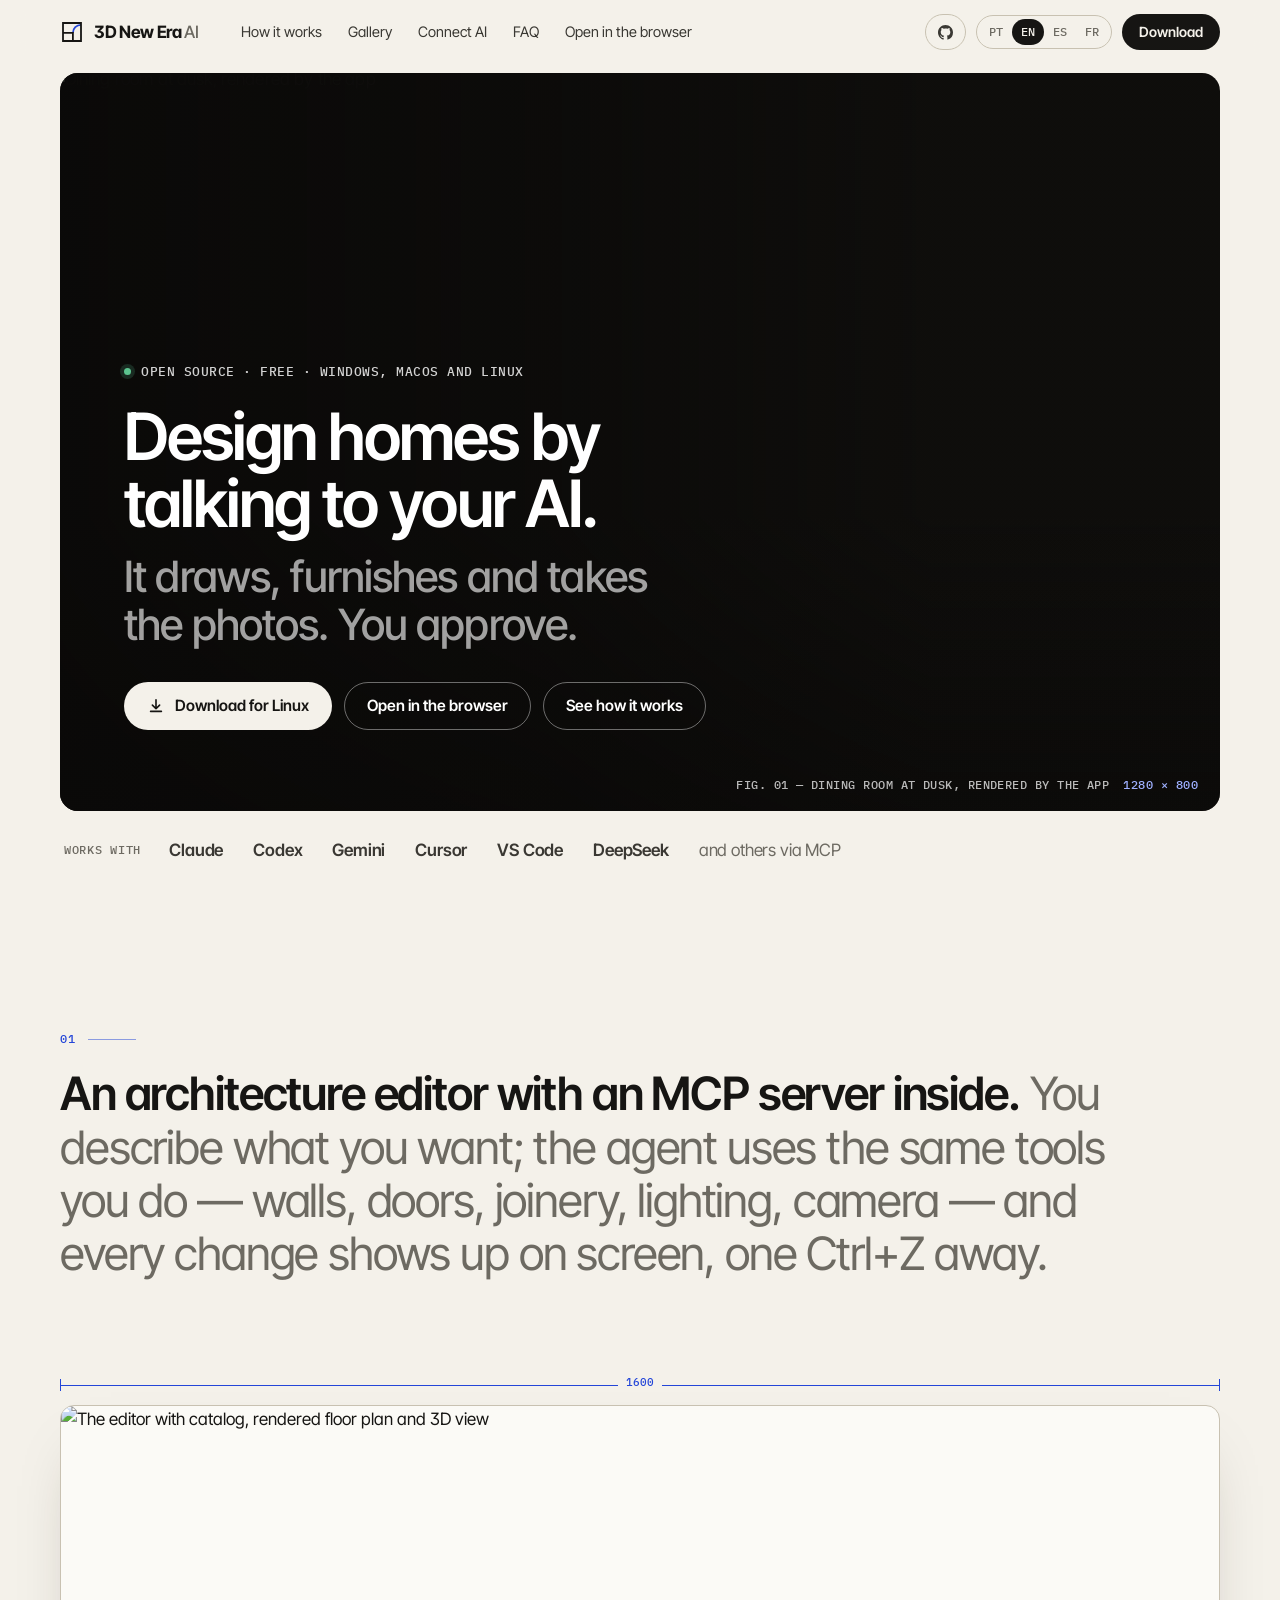
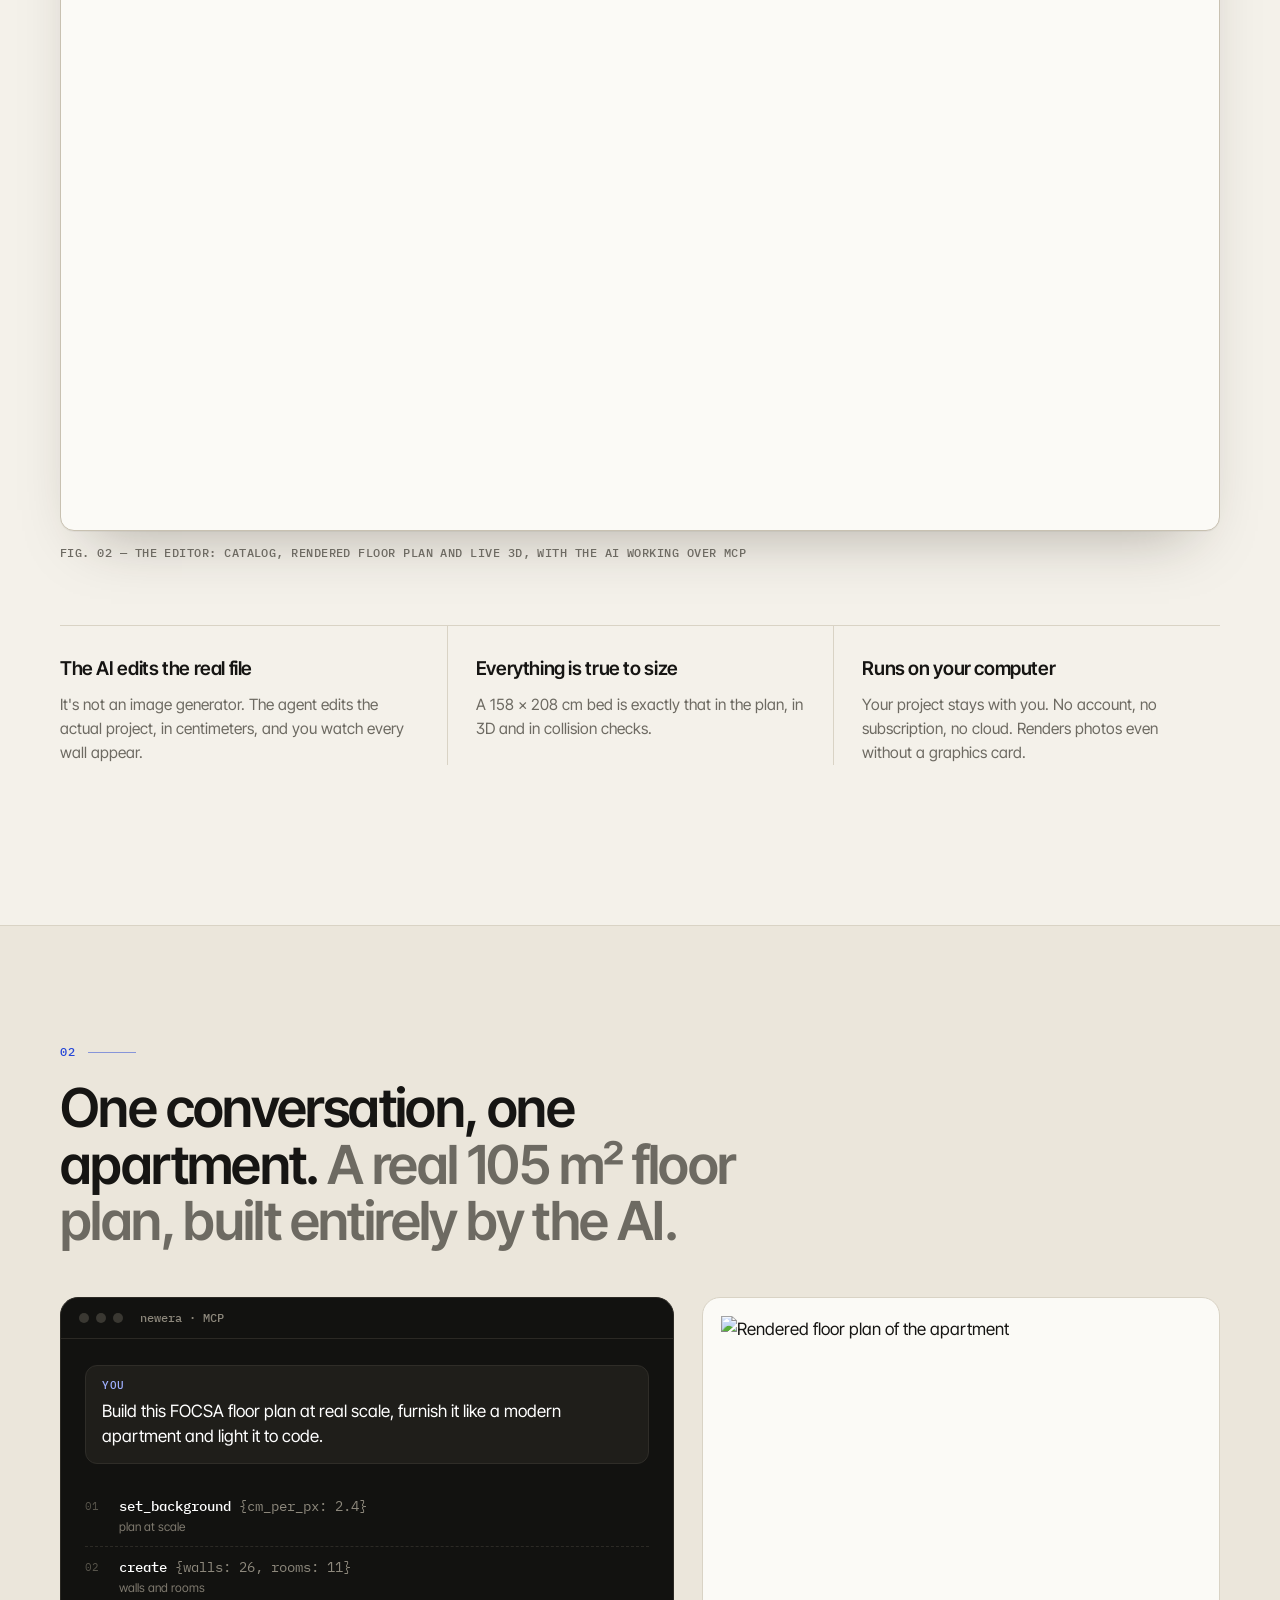
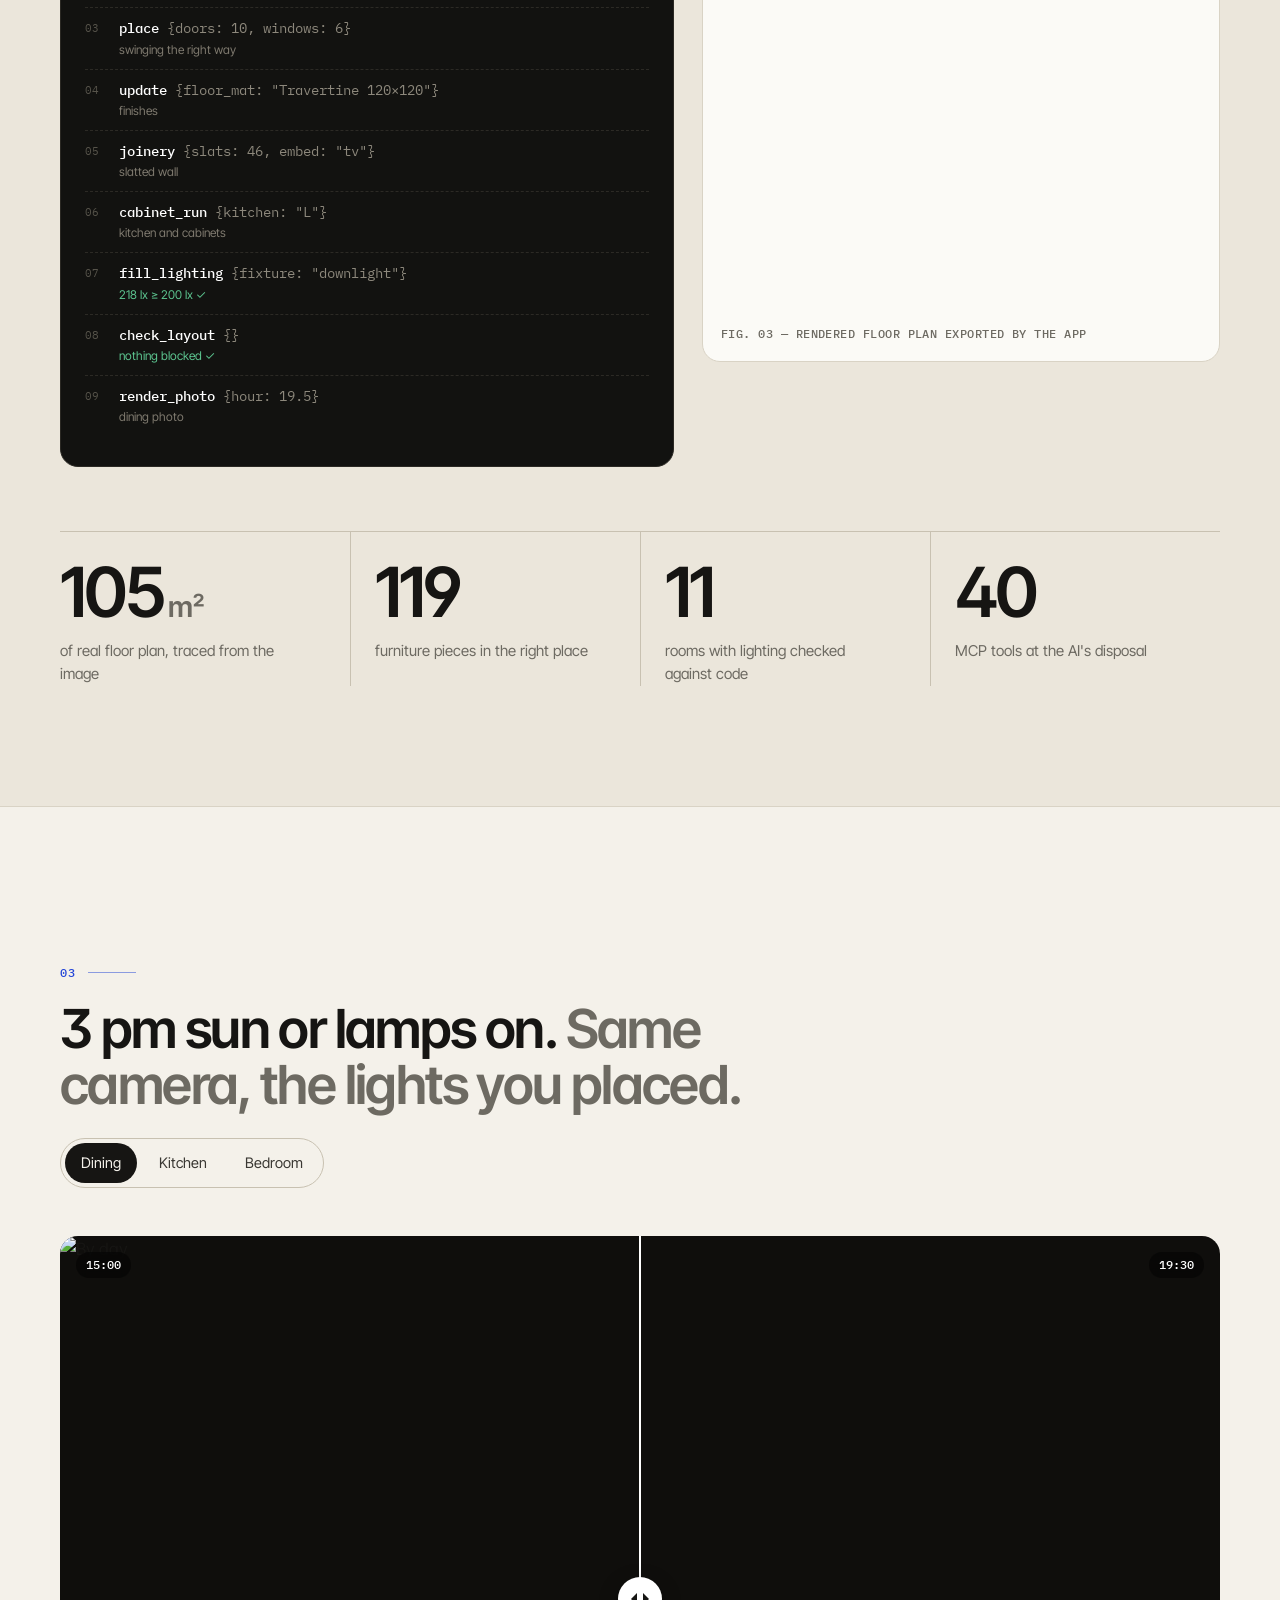
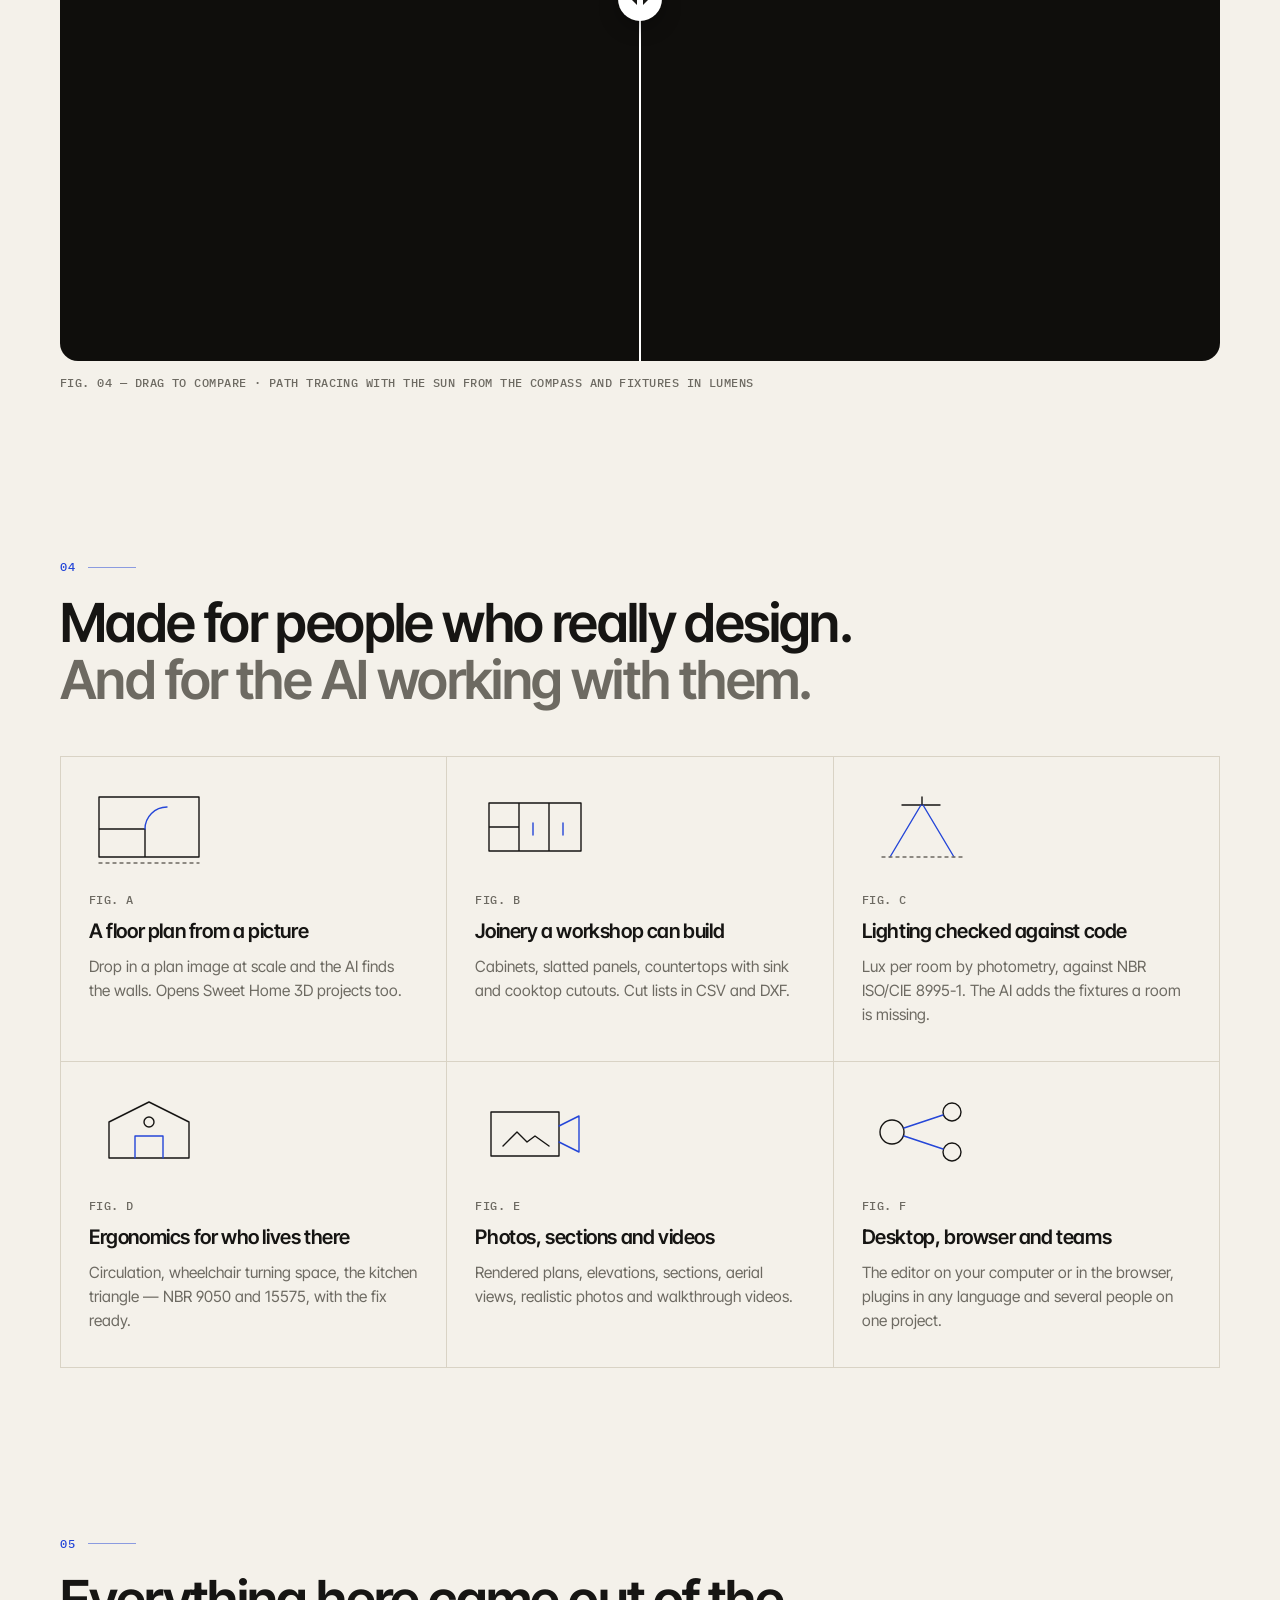
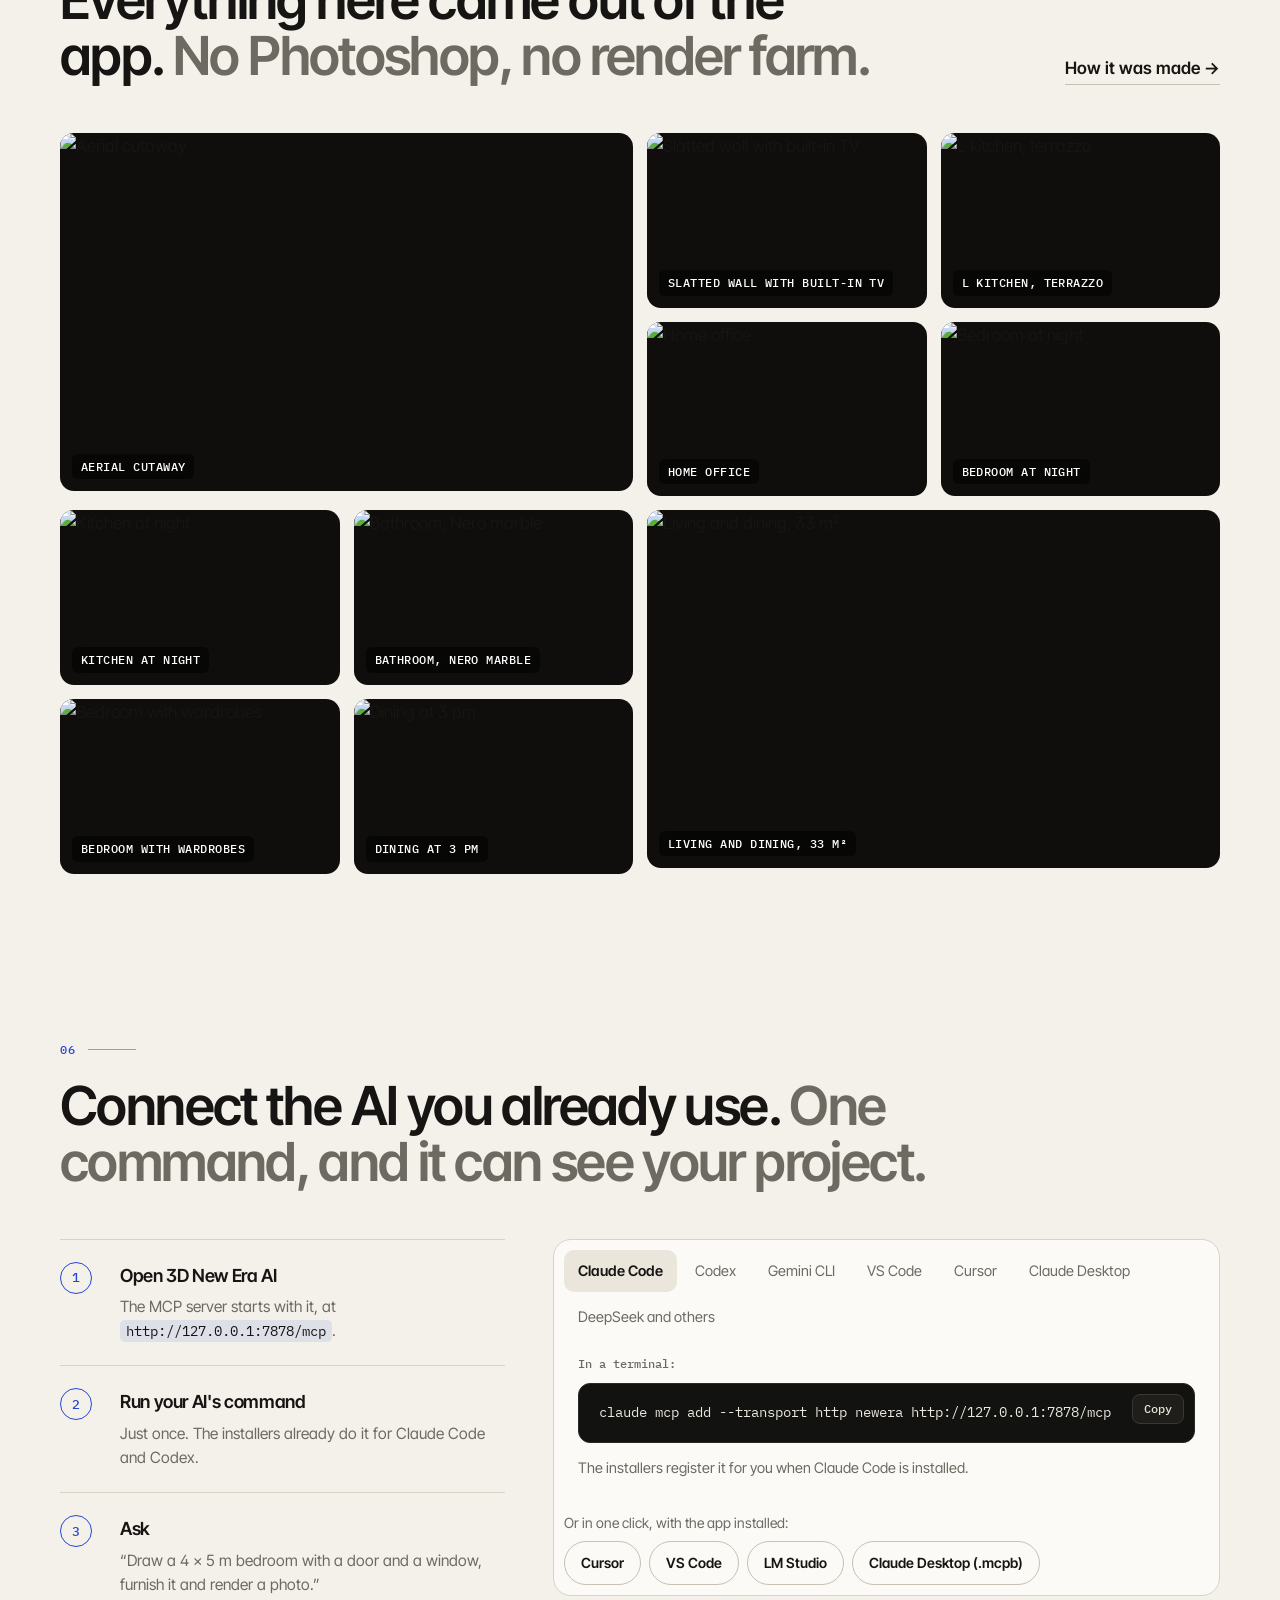
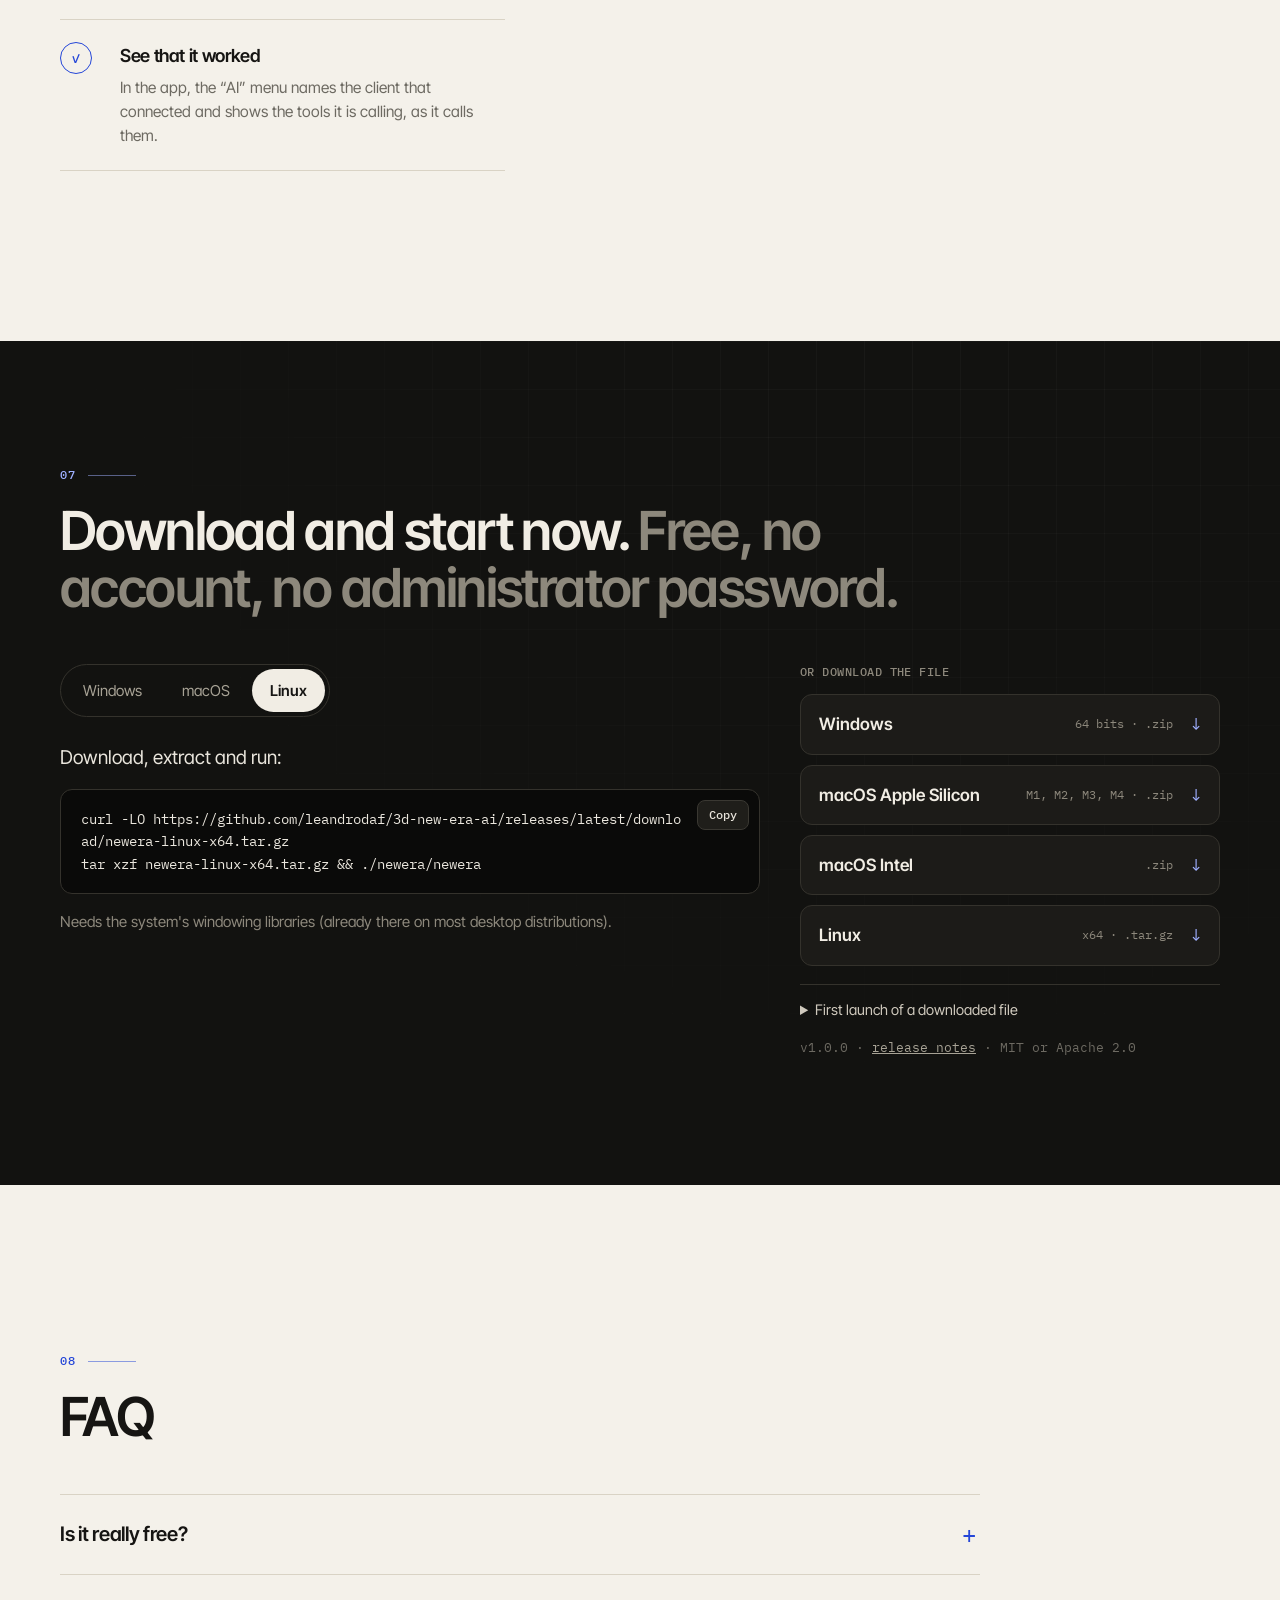
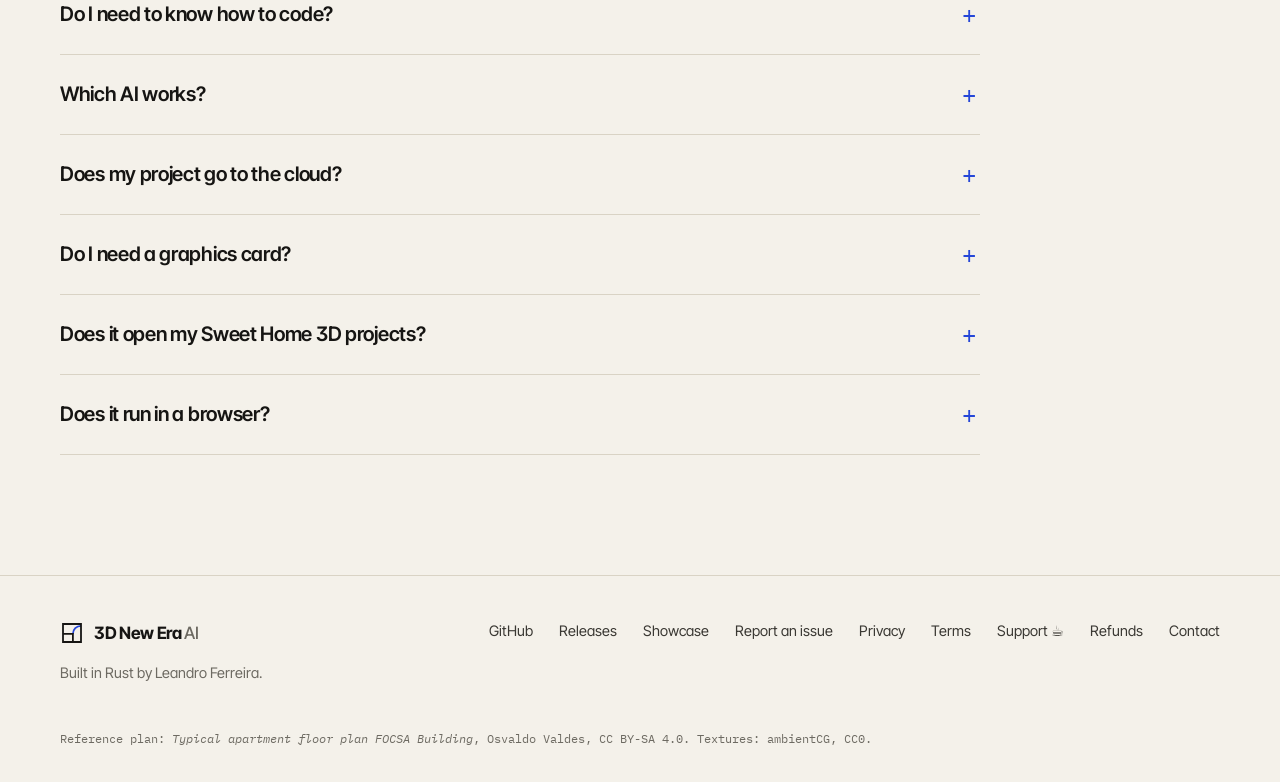
==== site/index.html @ bbe78286 "site: a contact link in the footer, one click from the home page" ====
<!doctype html>
<html lang="pt-BR">
<head>
<meta charset="utf-8">
<meta name="viewport" content="width=device-width, initial-scale=1">
<title>3D New Era AI — design homes by talking to your AI</title>
<meta name="description" content="Open-source architecture and interiors editor with an MCP server inside. Your AI draws, furnishes, lights to code and renders the photos — live on your screen. Windows, macOS and Linux.">
<meta name="theme-color" content="#f4f1ea" media="(prefers-color-scheme: light)">
<meta name="theme-color" content="#12110f" media="(prefers-color-scheme: dark)">
<meta name="author" content="Leandro Ferreira">
<meta name="application-name" content="3D New Era AI">
<meta name="robots" content="index, follow, max-image-preview:large, max-snippet:-1">
<link rel="canonical" href="https://3dneweraai.com/">
<link rel="alternate" hreflang="pt-BR" href="https://3dneweraai.com/?lang=pt">
<link rel="alternate" hreflang="en" href="https://3dneweraai.com/?lang=en">
<link rel="alternate" hreflang="es" href="https://3dneweraai.com/?lang=es">
<link rel="alternate" hreflang="fr" href="https://3dneweraai.com/?lang=fr">
<link rel="alternate" hreflang="x-default" href="https://3dneweraai.com/">
<meta property="og:type" content="website">
<meta property="og:site_name" content="3D New Era AI">
<meta property="og:title" content="3D New Era AI — design homes by talking to your AI">
<meta property="og:description" content="Open-source architecture editor with MCP inside. The AI draws, furnishes, lights and renders. Free for Windows, macOS and Linux.">
<meta property="og:url" content="https://3dneweraai.com/">
<meta property="og:image" content="https://3dneweraai.com/og.jpg">
<meta property="og:image:width" content="1200">
<meta property="og:image:height" content="630">
<meta property="og:locale" content="en_US">
<meta property="og:locale:alternate" content="pt_BR">
<meta property="og:locale:alternate" content="es_ES">
<meta property="og:locale:alternate" content="fr_FR">
<meta property="og:image:alt" content="A floor plan and a rendered 3D view side by side in the 3D New Era AI editor">
<meta property="og:image:type" content="image/jpeg">
<meta name="twitter:card" content="summary_large_image">
<meta name="twitter:title" content="3D New Era AI — design homes by talking to your AI">
<meta name="twitter:description" content="Open-source architecture editor with an MCP server inside. The AI draws, furnishes, lights and renders. Free for Windows, macOS and Linux.">
<meta name="twitter:image" content="https://3dneweraai.com/og.jpg">
<meta name="twitter:image:alt" content="A floor plan and a rendered 3D view side by side in the 3D New Era AI editor">
<link rel="icon" href="favicon.svg" type="image/svg+xml">
<link rel="icon" href="icon-256.png" sizes="256x256" type="image/png">
<link rel="apple-touch-icon" href="icon-256.png">
<link rel="preconnect" href="https://fonts.googleapis.com">
<link rel="preconnect" href="https://fonts.gstatic.com" crossorigin>
<link href="https://fonts.googleapis.com/css2?family=Inter+Tight:wght@400;500;600;700&family=IBM+Plex+Mono:wght@400;500&display=swap" rel="stylesheet">
<!-- Google tag (gtag.js) -->
<script async src="https://www.googletagmanager.com/gtag/js?id=G-PLY5GQC6EP"></script>
<script>
  window.dataLayer = window.dataLayer || [];
  function gtag(){dataLayer.push(arguments);}
  gtag('js', new Date());
  gtag('config', 'G-PLY5GQC6EP');
</script>
<link rel="stylesheet" href="styles.css">
<script type="application/ld+json">
{
  "@context": "https://schema.org",
  "@graph": [
    {
      "@type": "SoftwareApplication",
      "@id": "https://3dneweraai.com/#app",
      "name": "3D New Era AI",
      "alternateName": "3D New Era",
      "applicationCategory": "DesignApplication",
      "applicationSubCategory": "Home design, floor plan and interior design editor",
      "operatingSystem": "Windows 10+, macOS 11+, Linux",
      "softwareVersion": "1.3.0",
      "url": "https://3dneweraai.com/",
      "downloadUrl": "https://github.com/leandrodaf/3d-new-era-ai/releases/latest",
      "installUrl": "https://github.com/leandrodaf/3d-new-era-ai#install",
      "codeRepository": "https://github.com/leandrodaf/3d-new-era-ai",
      "programmingLanguage": "Rust",
      "license": "https://github.com/leandrodaf/3d-new-era-ai/blob/main/LICENSE-MIT",
      "isAccessibleForFree": true,
      "inLanguage": ["pt-BR", "en", "es", "fr"],
      "image": "https://3dneweraai.com/og.jpg",
      "screenshot": "https://3dneweraai.com/images/editor.png",
      "description": "Open-source architecture and interior design editor with a Model Context Protocol (MCP) server built in: an AI agent draws walls, doors and windows, furnishes rooms, builds joinery, checks lighting and ergonomics against standards, and renders photos and videos — on your own computer, with undo.",
      "featureList": [
        "MCP server so Claude, Codex, Gemini, Cursor, VS Code and any MCP client edit the project",
        "2D floor plan and real-time 3D view, everything in centimeters",
        "Traces walls from a floor plan image and opens Sweet Home 3D (.sh3d) projects",
        "Joinery: cabinets, slatted panels and countertops, with cut lists in CSV and DXF",
        "Lighting checked by photometry against NBR ISO/CIE 8995-1",
        "Ergonomics and accessibility checks (NBR 9050, NBR 15575)",
        "Electrical, telecom and plumbing projects with load schedule and NBR 5410 checks",
        "Path-traced photos, rendered plans, elevations, sections and walkthrough videos",
        "Runs offline on the CPU, no account and no subscription"
      ],
      "keywords": "home design, floor plan software, interior design, architecture, CAD, 3D, MCP server, Model Context Protocol, AI agent, Sweet Home 3D alternative, open source, Rust",
      "offers": { "@type": "Offer", "price": "0", "priceCurrency": "USD" },
      "author": { "@id": "https://3dneweraai.com/#author" },
      "publisher": { "@id": "https://3dneweraai.com/#author" }
    },
    {
      "@type": "Person",
      "@id": "https://3dneweraai.com/#author",
      "name": "Leandro Ferreira",
      "url": "https://github.com/leandrodaf"
    },
    {
      "@type": "WebSite",
      "@id": "https://3dneweraai.com/#site",
      "name": "3D New Era AI",
      "url": "https://3dneweraai.com/",
      "inLanguage": ["pt-BR", "en", "es", "fr"],
      "about": { "@id": "https://3dneweraai.com/#app" }
    },
    {
      "@type": "FAQPage",
      "@id": "https://3dneweraai.com/#faq",
      "inLanguage": "en",
      "mainEntity": [
        {
          "@type": "Question",
          "name": "Is it really free?",
          "acceptedAnswer": { "@type": "Answer", "text": "Yes. It is open source (MIT or Apache 2.0), with no account and no subscription. You only pay for the AI you choose, if it is a paid one." }
        },
        {
          "@type": "Question",
          "name": "Do I need to know how to code?",
          "acceptedAnswer": { "@type": "Answer", "text": "No. Install with one command, open the app and draw with the mouse like any editor. The AI is optional \u2014 once connected, you just talk to it." }
        },
        {
          "@type": "Question",
          "name": "Which AI works with it?",
          "acceptedAnswer": { "@type": "Answer", "text": "Any app that speaks MCP: Claude Code, Claude Desktop, Codex, Gemini CLI, Cursor, VS Code, Windsurf, and apps like Cline and Cherry Studio that run DeepSeek, Qwen, Llama and other models." }
        },
        {
          "@type": "Question",
          "name": "Does my project go to the cloud?",
          "acceptedAnswer": { "@type": "Answer", "text": "No. The app and its MCP server run on your computer and only accept connections from the same machine. The project is your own .newera file." }
        },
        {
          "@type": "Question",
          "name": "Do I need a graphics card?",
          "acceptedAnswer": { "@type": "Answer", "text": "No. The 3D view uses the GPU when there is one, and photos render on the CPU \u2014 even on a headless server." }
        },
        {
          "@type": "Question",
          "name": "Does it run in a browser?",
          "acceptedAnswer": { "@type": "Answer", "text": "The full editor compiles to WebAssembly and runs in a tab. Chrome and Edge are the supported browsers (and Safari 26, which has WebGPU); where there is no WebGPU \u2014 Firefox today \u2014 it falls back to WebGL and draws everything, but is not guaranteed. The desktop app is the one that brings the MCP server to your AI." }
        },
        {
          "@type": "Question",
          "name": "Does it open my Sweet Home 3D projects?",
          "acceptedAnswer": { "@type": "Answer", "text": "Yes, .sh3d files open with walls, rooms, furniture, lights, cameras and levels." }
        }
      ]
    }
  ]
}
</script>
</head>
<body>

<a class="skip" href="#main" data-i18n="skip">Pular para o conteúdo</a>

<header class="nav" id="top">
  <div class="wrap nav__row">
    <a class="brand" href="#top" aria-label="3D New Era AI">
      <svg class="brand__mark" viewBox="0 0 32 32" aria-hidden="true"><path d="M17.2 17.2a10.8 10.8 0 0 1 10.8-10.8" fill="none" stroke="var(--accent)" stroke-width="2.4"/><path d="M4 4h24v24H4z M4 17.2h13.2V28" fill="none" stroke="currentColor" stroke-width="2.4"/></svg>
      <span>3D New Era <em>AI</em></span>
    </a>
    <nav class="nav__links" data-i18n-label="aria.sections" aria-label="Seções">
      <a href="#como" data-i18n="nav.how">Como funciona</a>
      <a href="#galeria" data-i18n="nav.gallery">Galeria</a>
      <a href="#ia" data-i18n="nav.ai">Conectar IA</a>
      <a href="#faq" data-i18n="nav.faq">Dúvidas</a>
      <a href="/app/" data-i18n="nav.try">Abrir no navegador</a>
    </nav>
    <div class="nav__actions">
      <a class="stars" href="https://github.com/leandrodaf/3d-new-era-ai" rel="noopener"
         data-i18n-label="aria.github" aria-label="Repositório no GitHub">
        <svg viewBox="0 0 16 16" aria-hidden="true" width="15" height="15"><path fill="currentColor" d="M8 0C3.58 0 0 3.58 0 8c0 3.54 2.29 6.53 5.47 7.59.4.07.55-.17.55-.38 0-.19-.01-.82-.01-1.49-2.01.37-2.53-.49-2.69-.94-.09-.23-.48-.94-.82-1.13-.28-.15-.68-.52-.01-.53.63-.01 1.08.58 1.23.82.72 1.21 1.87.87 2.33.66.07-.52.28-.87.51-1.07-1.78-.2-3.64-.89-3.64-3.95 0-.87.31-1.59.82-2.15-.08-.2-.36-1.02.08-2.12 0 0 .67-.21 2.2.82a7.4 7.4 0 0 1 2-.27c.68 0 1.36.09 2 .27 1.53-1.04 2.2-.82 2.2-.82.44 1.1.16 1.92.08 2.12.51.56.82 1.27.82 2.15 0 3.07-1.87 3.75-3.65 3.95.29.25.54.73.54 1.48 0 1.07-.01 1.93-.01 2.2 0 .21.15.46.55.38A8.01 8.01 0 0 0 16 8c0-4.42-3.58-8-8-8Z"/></svg>
        <span class="stars__n" hidden></span>
      </a>
      <div class="lang" role="group" aria-label="Idioma / Language / Idioma / Langue">
        <button type="button" data-lang="pt" aria-pressed="true" lang="pt-BR" title="Português (Brasil)">PT</button>
        <button type="button" data-lang="en" aria-pressed="false" lang="en" title="English">EN</button>
        <button type="button" data-lang="es" aria-pressed="false" lang="es" title="Español">ES</button>
        <button type="button" data-lang="fr" aria-pressed="false" lang="fr" title="Français">FR</button>
      </div>
      <a class="btn btn--ink btn--sm" href="#baixar" data-i18n="nav.download">Baixar</a>
      <button class="nav__toggle" type="button" aria-expanded="false" aria-controls="nav-menu"
              data-i18n-label="aria.menu" aria-label="Menu">
        <svg viewBox="0 0 20 20" aria-hidden="true" width="18" height="18"><path fill="none" stroke="currentColor" stroke-width="1.8" stroke-linecap="round" d="M3 6h14M3 10h14M3 14h14"/></svg>
      </button>
    </div>
  </div>
  <nav class="nav__menu" id="nav-menu" data-i18n-label="aria.sections" aria-label="Seções" hidden>
    <a href="#como" data-i18n="nav.how">Como funciona</a>
    <a href="#galeria" data-i18n="nav.gallery">Galeria</a>
    <a href="#ia" data-i18n="nav.ai">Conectar IA</a>
    <a href="#faq" data-i18n="nav.faq">Dúvidas</a>
    <a href="/app/" data-i18n="nav.try">Abrir no navegador</a>
    <a href="https://github.com/leandrodaf/3d-new-era-ai" rel="noopener">GitHub</a>
    <div class="nav__menu-foot">
      <div class="lang" role="group" aria-label="Idioma / Language / Idioma / Langue">
        <button type="button" data-lang="pt" aria-pressed="true" lang="pt-BR" title="Português (Brasil)">PT</button>
        <button type="button" data-lang="en" aria-pressed="false" lang="en" title="English">EN</button>
        <button type="button" data-lang="es" aria-pressed="false" lang="es" title="Español">ES</button>
        <button type="button" data-lang="fr" aria-pressed="false" lang="fr" title="Français">FR</button>
      </div>
    </div>
  </nav>
</header>

<main id="main">

  <!-- HERO -->
  <section class="hero wrap">
    <figure class="hero__frame">
      <img src="images/showcase/09-jantar-noite.jpg" data-i18n-alt="alt.hero" alt="Sala de jantar ao anoitecer, renderizada pelo app" width="1280" height="800" fetchpriority="high">
      <div class="hero__shade" aria-hidden="true"></div>
      <div class="hero__copy">
        <p class="eyebrow eyebrow--light"><span class="dot"></span><span data-i18n="hero.eyebrow">Código aberto · grátis · Windows, macOS e Linux</span></p>
        <h1 class="hero__title">
          <span data-i18n="hero.title1">Projete casas conversando com a sua IA.</span>
          <span class="muted" data-i18n="hero.title2">Ela desenha, mobilia e fotografa. Você aprova.</span>
        </h1>
        <div class="hero__cta">
          <a class="btn btn--light" href="#baixar" data-download-primary>
            <svg viewBox="0 0 20 20" aria-hidden="true"><path d="M10 3v10m0 0l-4-4m4 4l4-4M4 16h12" fill="none" stroke="currentColor" stroke-width="1.8" stroke-linecap="round" stroke-linejoin="round"/></svg>
            <span data-download-label data-i18n="hero.download">Baixar grátis</span>
          </a>
          <a class="btn btn--glass" href="/app/" data-i18n="hero.try">Abrir no navegador</a>
          <a class="btn btn--glass" href="#como" data-i18n="hero.see">Ver como funciona</a>
        </div>
      </div>
      <figcaption class="fig fig--light"><span data-i18n="hero.fig">FIG. 01 — Jantar ao anoitecer, render do próprio app</span> <span class="fig__dim">1280 × 800</span></figcaption>
    </figure>

    <div class="works">
      <span class="works__label" data-i18n="works">Funciona com</span>
      <ul>
        <li>Claude</li><li>Codex</li><li>Gemini</li><li>Cursor</li><li>VS Code</li><li>DeepSeek</li><li data-i18n="works.more">e outras via MCP</li>
      </ul>
    </div>
  </section>

  <!-- STATEMENT -->
  <section class="statement wrap" id="como">
    <p class="section-no">01</p>
    <p class="statement__text">
      <strong data-i18n="st.strong">Um editor de arquitetura com um servidor MCP dentro.</strong>
      <span data-i18n="st.rest">Você descreve o que quer; o agente usa as mesmas ferramentas que você — paredes, portas, marcenaria, iluminação, câmera — e cada mudança aparece na tela, com Ctrl+Z para desfazer.</span>
    </p>
  </section>

  <!-- PRODUCT -->
  <section class="product wrap">
    <div class="dim dim--top" aria-hidden="true"><span>1600</span></div>
    <figure class="product__shot">
      <img src="images/editor.png" data-i18n-alt="alt.editor" alt="O editor com catálogo, planta humanizada e vista 3D" width="1600" height="1000" loading="lazy">
    </figure>
    <div class="dim dim--side" aria-hidden="true"><span>1000</span></div>
    <p class="fig" data-i18n="product.fig">FIG. 02 — O editor: catálogo, planta humanizada e 3D ao vivo, com a IA trabalhando pelo MCP</p>

    <div class="triad">
      <div>
        <h3 data-i18n="t1.h">A IA mexe no mesmo arquivo</h3>
        <p data-i18n="t1.p">Não é um gerador de imagem. O agente edita o projeto de verdade, em centímetros, e você vê cada parede nascer.</p>
      </div>
      <div>
        <h3 data-i18n="t2.h">Tudo tem medida real</h3>
        <p data-i18n="t2.p">Uma cama de 158 × 208 cm é exatamente isso na planta, no 3D e na conferência de colisões.</p>
      </div>
      <div>
        <h3 data-i18n="t3.h">Roda no seu computador</h3>
        <p data-i18n="t3.p">Seu projeto fica com você. Sem conta, sem assinatura, sem nuvem. Renderiza fotos até sem placa de vídeo.</p>
      </div>
    </div>
  </section>

  <!-- CONVERSATION -->
  <section class="convo" aria-labelledby="convo-title">
    <div class="wrap">
      <header class="head">
        <p class="section-no">02</p>
        <h2 id="convo-title" class="head__title"><span data-i18n="cv.h1">Uma conversa, um apartamento.</span> <span class="muted" data-i18n="cv.h2">Uma planta real de 105 m², montada inteira pela IA.</span></h2>
      </header>

      <div class="convo__grid">
        <div class="term" data-reveal>
          <div class="term__bar"><span></span><span></span><span></span><em>newera · MCP</em></div>
          <div class="term__body">
            <p class="term__you"><span class="term__who" data-i18n="cv.you">você</span><span data-i18n="cv.prompt">Monte esta planta do FOCSA em escala real, mobilie como um apê moderno e ilumine pela norma.</span></p>
            <ol class="term__calls">
              <li><b>set_background</b><span class="args">{cm_per_px: 2.4}</span><i data-i18n="cv.c1">planta na escala</i></li>
              <li><b>create</b><span class="args">{walls: 26, rooms: 11}</span><i data-i18n="cv.c2">paredes e cômodos</i></li>
              <li><b>place</b><span class="args">{doors: 10, windows: 6}</span><i data-i18n="cv.c3">abrindo pro lado certo</i></li>
              <li><b>update</b><span class="args">{floor_mat: "Travertine 120×120"}</span><i data-i18n="cv.c4">acabamentos</i></li>
              <li><b>joinery</b><span class="args">{slats: 46, embed: "tv"}</span><i data-i18n="cv.c5">painel ripado</i></li>
              <li><b>cabinet_run</b><span class="args">{kitchen: "L"}</span><i data-i18n="cv.c6">cozinha e armários</i></li>
              <li><b>fill_lighting</b><span class="args">{fixture: "downlight"}</span><i class="ok">218 lx ≥ 200 lx ✓</i></li>
              <li><b>check_layout</b><span class="args">{}</span><i class="ok" data-i18n="cv.c8">nada bloqueado ✓</i></li>
              <li><b>render_photo</b><span class="args">{hour: 19.5}</span><i data-i18n="cv.c9">foto do jantar</i></li>
            </ol>
          </div>
        </div>
        <figure class="plan" data-reveal>
          <img src="images/showcase/13-planta-humanizada.jpg" data-i18n-alt="alt.plan" alt="Planta humanizada do apartamento" width="1600" height="2000" loading="lazy">
          <figcaption class="fig" data-i18n="cv.fig">FIG. 03 — Planta humanizada gerada pelo app</figcaption>
        </figure>
      </div>

      <dl class="stats">
        <div><dt>105<small>m²</small></dt><dd data-i18n="s1">de planta real, traçada da imagem</dd></div>
        <div><dt>119</dt><dd data-i18n="s2">móveis e peças no lugar certo</dd></div>
        <div><dt>11</dt><dd data-i18n="s3">cômodos com luz calculada pela NBR</dd></div>
        <div><dt>40</dt><dd data-i18n="s4">ferramentas MCP à disposição da IA</dd></div>
      </dl>
    </div>
  </section>

  <!-- DAY / NIGHT -->
  <section class="daynight wrap" aria-labelledby="dn-title">
    <header class="head head--split">
      <div>
        <p class="section-no">03</p>
        <h2 id="dn-title" class="head__title"><span data-i18n="dn.h1">Sol das 15h ou luzes acesas.</span> <span class="muted" data-i18n="dn.h2">A mesma câmera, a luz que você colocou.</span></h2>
      </div>
      <div class="chips" role="tablist" data-i18n-label="aria.room" aria-label="Ambiente">
        <button type="button" role="tab" aria-selected="true" data-scene="jantar" data-i18n="dn.dining">Jantar</button>
        <button type="button" role="tab" aria-selected="false" data-scene="cozinha" data-i18n="dn.kitchen">Cozinha</button>
        <button type="button" role="tab" aria-selected="false" data-scene="suite" data-i18n="dn.suite">Suíte</button>
      </div>
    </header>
    <div class="compare" style="--pos:50%">
      <img class="compare__img" data-day src="images/showcase/02-jantar-estar.jpg" data-i18n-alt="alt.day" alt="De dia" width="1280" height="800" loading="lazy">
      <div class="compare__night"><img class="compare__img" data-night src="images/showcase/09-jantar-noite.jpg" data-i18n-alt="alt.night" alt="À noite" width="1280" height="800" loading="lazy"></div>
      <span class="compare__tag compare__tag--l">15:00</span>
      <span class="compare__tag compare__tag--r">19:30</span>
      <div class="compare__handle" aria-hidden="true"><span></span></div>
      <input class="compare__range" type="range" min="0" max="100" value="50" aria-label="Comparar dia e noite" data-i18n-aria="dn.aria">
    </div>
    <p class="fig" data-i18n="dn.fig">FIG. 04 — Arraste para comparar · path tracing com sol pela bússola e luminárias em lúmens</p>
  </section>

  <!-- FEATURES -->
  <section class="features wrap" aria-labelledby="ft-title">
    <header class="head">
      <p class="section-no">04</p>
      <h2 id="ft-title" class="head__title"><span data-i18n="ft.h1">Feito para quem projeta de verdade.</span> <span class="muted" data-i18n="ft.h2">E para a IA que trabalha junto.</span></h2>
    </header>
    <div class="grid6">
      <article>
        <svg viewBox="0 0 120 80" aria-hidden="true"><path d="M10 70V10h100v60H10z M10 42h46v28"/><path class="a" d="M56 42a22 22 0 0 1 22-22"/><path class="d" d="M10 76h100"/></svg>
        <p class="fig">FIG. A</p>
        <h3 data-i18n="f1.h">Planta a partir de uma foto</h3>
        <p data-i18n="f1.p">Coloque a imagem de uma planta em escala e a IA encontra as paredes. Abre projetos do Sweet Home 3D.</p>
      </article>
      <article>
        <svg viewBox="0 0 120 80" aria-hidden="true"><path d="M14 16h92v48H14z M44 16v48 M74 16v48 M14 40h30"/><path class="a" d="M58 36v12 M88 36v12"/></svg>
        <p class="fig">FIG. B</p>
        <h3 data-i18n="f2.h">Marcenaria que a oficina fabrica</h3>
        <p data-i18n="f2.p">Armários, painéis ripados, bancadas com recorte de cuba e cooktop. Sai lista de corte em CSV e DXF.</p>
      </article>
      <article>
        <svg viewBox="0 0 120 80" aria-hidden="true"><path d="M60 10v8 M40 18l38 0"/><path class="a" d="M59 18L28 70 M61 18L92 70"/><path class="d" d="M20 70h80"/></svg>
        <p class="fig">FIG. C</p>
        <h3 data-i18n="f3.h">Luz calculada pela NBR</h3>
        <p data-i18n="f3.p">Lux por cômodo por fotometria, contra a NBR ISO/CIE 8995-1. A IA coloca as luminárias que faltam.</p>
      </article>
      <article>
        <svg viewBox="0 0 120 80" aria-hidden="true"><path d="M20 66V30l40-20 40 20v36z"/><path class="a" d="M46 66V44h28v22"/><circle cx="60" cy="30" r="5"/></svg>
        <p class="fig">FIG. D</p>
        <h3 data-i18n="f4.h">Ergonomia para quem mora</h3>
        <p data-i18n="f4.p">Circulação, giro de cadeira de rodas, triângulo da cozinha — NBR 9050 e 15575, com a correção pronta.</p>
      </article>
      <article>
        <svg viewBox="0 0 120 80" aria-hidden="true"><path d="M16 20h68v44H16z"/><path class="a" d="M84 34l20-10v36l-20-10"/><path d="M28 54l14-14 10 10 8-6 14 10"/></svg>
        <p class="fig">FIG. E</p>
        <h3 data-i18n="f5.h">Fotos, cortes e vídeos</h3>
        <p data-i18n="f5.p">Planta humanizada, vistas, cortes, aéreas, fotos realistas e vídeo percorrendo o projeto.</p>
      </article>
      <article>
        <svg viewBox="0 0 120 80" aria-hidden="true"><circle cx="30" cy="40" r="12"/><circle cx="90" cy="20" r="9"/><circle cx="90" cy="60" r="9"/><path class="a" d="M42 36l39-13 M42 44l39 13"/></svg>
        <p class="fig">FIG. F</p>
        <h3 data-i18n="f6.h">Desktop, navegador e equipe</h3>
        <p data-i18n="f6.p">Editor no computador ou no navegador, plugins em qualquer linguagem e várias pessoas no mesmo projeto.</p>
      </article>
    </div>
  </section>

  <!-- GALLERY -->
  <section class="gallery" id="galeria" aria-labelledby="gl-title">
    <div class="wrap">
      <header class="head head--split">
        <div>
          <p class="section-no">05</p>
          <h2 id="gl-title" class="head__title"><span data-i18n="gl.h1">Tudo aqui saiu do app.</span> <span class="muted" data-i18n="gl.h2">Sem Photoshop, sem render farm.</span></h2>
        </div>
        <a class="link-arrow" href="https://github.com/leandrodaf/3d-new-era-ai/blob/main/docs/SHOWCASE.md" rel="noopener" data-i18n="gl.how">Como foi feito →</a>
      </header>
      <div class="mosaic">
        <figure class="m-wide"><img src="images/showcase/12-aerea.jpg" data-i18n-alt="g1" alt="Vista aérea em corte" loading="lazy" width="1280" height="800"><figcaption data-i18n="g1">Aérea em corte</figcaption></figure>
        <figure><img src="images/showcase/03-painel-tv.jpg" data-i18n-alt="g2" alt="Painel ripado com TV" loading="lazy" width="1280" height="800"><figcaption data-i18n="g2">Painel ripado com TV embutida</figcaption></figure>
        <figure><img src="images/showcase/04-cozinha.jpg" data-i18n-alt="g3" alt="Cozinha em L" loading="lazy" width="1280" height="800"><figcaption data-i18n="g3">Cozinha em L, granilite</figcaption></figure>
        <figure><img src="images/showcase/05-escritorio.jpg" data-i18n-alt="g4" alt="Escritório" loading="lazy" width="1280" height="800"><figcaption data-i18n="g4">Escritório</figcaption></figure>
        <figure><img src="images/showcase/11-suite-noite.jpg" data-i18n-alt="g5" alt="Suíte à noite" loading="lazy" width="1280" height="800"><figcaption data-i18n="g5">Suíte à noite</figcaption></figure>
        <figure class="m-wide m-right"><img src="images/showcase/01-estar-janela.jpg" data-i18n-alt="g6" alt="Estar com painel ripado" loading="lazy" width="1280" height="800"><figcaption data-i18n="g6">Estar e jantar, 33 m²</figcaption></figure>
        <figure><img src="images/showcase/10-cozinha-noite.jpg" data-i18n-alt="g7" alt="Cozinha à noite" loading="lazy" width="1280" height="800"><figcaption data-i18n="g7">Cozinha à noite</figcaption></figure>
        <figure><img src="images/showcase/08-banheiro.jpg" data-i18n-alt="g8" alt="Banheiro" loading="lazy" width="1280" height="800"><figcaption data-i18n="g8">Banheiro, mármore Nero</figcaption></figure>
        <figure><img src="images/showcase/07-suite.jpg" data-i18n-alt="g9" alt="Suíte de dia" loading="lazy" width="1280" height="800"><figcaption data-i18n="g9">Suíte com armários</figcaption></figure>
        <figure><img src="images/showcase/02-jantar-estar.jpg" data-i18n-alt="g10" alt="Jantar de dia" loading="lazy" width="1280" height="800"><figcaption data-i18n="g10">Jantar às 15h</figcaption></figure>
      </div>
    </div>
  </section>

  <!-- CONNECT AI -->
  <section class="connect wrap" id="ia" aria-labelledby="ai-title">
    <header class="head">
      <p class="section-no">06</p>
      <h2 id="ai-title" class="head__title"><span data-i18n="ai.h1">Conecte a IA que você já usa.</span> <span class="muted" data-i18n="ai.h2">Um comando, e ela passa a enxergar o seu projeto.</span></h2>
    </header>
    <div class="connect__grid">
      <ol class="steps">
        <li><b>1</b><div><h3 data-i18n="ai.s1h">Abra o 3D New Era AI</h3><p data-i18n="ai.s1p">O servidor MCP sobe junto, em <code>http://127.0.0.1:7878/mcp</code>.</p></div></li>
        <li><b>2</b><div><h3 data-i18n="ai.s2h">Rode o comando da sua IA</h3><p data-i18n="ai.s2p">Só uma vez. Os instaladores já fazem isso sozinhos para Claude Code e Codex.</p></div></li>
        <li><b>3</b><div><h3 data-i18n="ai.s3h">Peça</h3><p data-i18n="ai.s3p">“Desenhe um quarto de 4 × 5 m com porta e janela, mobilie e gere uma foto.”</p></div></li>
        <li><b>✓</b><div><h3 data-i18n="ai.s4h">Veja que funcionou</h3><p data-i18n="ai.s4p">No app, o menu “IA” mostra quem conectou e as ferramentas que a sua IA está chamando, na hora.</p></div></li>
      </ol>
      <div class="tabs">
        <div class="tabs__list" role="tablist" data-i18n-label="aria.client" aria-label="Cliente de IA">
          <button role="tab" aria-selected="true" data-tab="claude">Claude Code</button>
          <button role="tab" aria-selected="false" data-tab="codex">Codex</button>
          <button role="tab" aria-selected="false" data-tab="gemini">Gemini CLI</button>
          <button role="tab" aria-selected="false" data-tab="vscode">VS Code</button>
          <button role="tab" aria-selected="false" data-tab="cursor">Cursor</button>
          <button role="tab" aria-selected="false" data-tab="desktop">Claude Desktop</button>
          <button role="tab" aria-selected="false" data-tab="other" data-i18n="ai.other">DeepSeek e outras</button>
        </div>
        <div class="tabs__panel" role="tabpanel">
          <p class="tabs__where" data-where></p>
          <div class="code"><pre><code data-code></code></pre><button class="copy" type="button" data-copy data-i18n="copy">Copiar</button></div>
          <p class="tabs__note" data-note></p>
        </div>
        <p class="oneclick__lead" data-i18n="ai.oneclick">Ou num clique, com o app instalado:</p>
        <div class="oneclick">
          <a class="btn btn--sm btn--ghost" href="https://cursor.com/en/install-mcp?name=newera&amp;config=eyJjb21tYW5kIjoibmV3ZXJhIiwiYXJncyI6WyJtY3AiXX0%3D" rel="noopener">Cursor</a>
          <a class="btn btn--sm btn--ghost" href="https://insiders.vscode.dev/redirect/mcp/install?name=newera&amp;config=%7B%22type%22%3A%22stdio%22%2C%22command%22%3A%22newera%22%2C%22args%22%3A%5B%22mcp%22%5D%7D" rel="noopener">VS Code</a>
          <a class="btn btn--sm btn--ghost" href="lmstudio://add_mcp?name=newera&amp;config=eyJjb21tYW5kIjoibmV3ZXJhIiwiYXJncyI6WyJtY3AiXX0%3D">LM Studio</a>
          <a class="btn btn--sm btn--ghost" href="https://github.com/leandrodaf/3d-new-era-ai/releases/latest/download/newera-mcp.mcpb">Claude Desktop (.mcpb)</a>
        </div>
      </div>
    </div>
  </section>

  <!-- DOWNLOAD -->
  <section class="download" id="baixar" aria-labelledby="dl-title">
    <div class="wrap">
      <header class="head">
        <p class="section-no section-no--light">07</p>
        <h2 id="dl-title" class="head__title"><span data-i18n="dl.h1">Baixe e comece agora.</span> <span class="muted" data-i18n="dl.h2">Grátis, sem conta e sem senha de administrador.</span></h2>
      </header>

      <div class="dl__grid">
        <div class="dl__main">
          <div class="os" role="tablist" data-i18n-label="aria.os" aria-label="Sistema">
            <button role="tab" aria-selected="true" data-os="windows">Windows</button>
            <button role="tab" aria-selected="false" data-os="mac">macOS</button>
            <button role="tab" aria-selected="false" data-os="linux">Linux</button>
          </div>
          <p class="dl__lead" data-os-lead></p>
          <div class="code code--dark"><pre><code data-os-code></code></pre><button class="copy" type="button" data-copy-os data-i18n="copy">Copiar</button></div>
          <p class="dl__after" data-os-after></p>
        </div>
        <div class="dl__files">
          <p class="fig fig--light" data-i18n="dl.files">OU BAIXE O ARQUIVO</p>
          <a class="file" href="https://github.com/leandrodaf/3d-new-era-ai/releases/latest/download/newera-windows-x64.zip"><span>Windows</span><small>64 bits · .zip</small></a>
          <a class="file" href="https://github.com/leandrodaf/3d-new-era-ai/releases/latest/download/newera-macos-apple-silicon.zip"><span>macOS Apple Silicon</span><small>M1, M2, M3, M4 · .zip</small></a>
          <a class="file" href="https://github.com/leandrodaf/3d-new-era-ai/releases/latest/download/newera-macos-intel.zip"><span>macOS Intel</span><small>.zip</small></a>
          <a class="file" href="https://github.com/leandrodaf/3d-new-era-ai/releases/latest/download/newera-linux-x64.tar.gz"><span>Linux</span><small>x64 · .tar.gz</small></a>
          <details class="first">
            <summary data-i18n="dl.first">Primeira abertura do arquivo baixado</summary>
            <p data-i18n="dl.firstp">Os programas não têm certificado pago da Apple ou da Microsoft, então o sistema pergunta uma vez. <b>Windows:</b> abra o <code>newera-gui.exe</code> e, se aparecer o SmartScreen, clique em <i>Mais informações → Executar assim mesmo</i>. <b>macOS:</b> mova o app para Aplicativos, clique com o botão direito → <i>Abrir</i> (no macOS 15+: <i>Ajustes → Privacidade e Segurança → Abrir Mesmo Assim</i>). O comando acima evita esses avisos.</p>
          </details>
          <p class="dl__meta"><span data-version>v1.0.0</span> · <a href="https://github.com/leandrodaf/3d-new-era-ai/releases/latest" rel="noopener" data-i18n="dl.notes">notas da versão</a> · <span data-i18n="dl.license">MIT ou Apache 2.0</span></p>
        </div>
      </div>
    </div>
  </section>

  <!-- FAQ -->
  <section class="faq wrap" id="faq" aria-labelledby="faq-title">
    <header class="head">
      <p class="section-no">08</p>
      <h2 id="faq-title" class="head__title" data-i18n="faq.h">Dúvidas</h2>
    </header>
    <div class="faq__list">
      <details><summary data-i18n="q1">É grátis mesmo?</summary><p data-i18n="a1">Sim. É código aberto (MIT ou Apache 2.0), sem conta e sem assinatura. Você só paga pela IA que escolher usar, se ela for paga.</p></details>
      <details><summary data-i18n="q2">Preciso saber programar?</summary><p data-i18n="a2">Não. Instale com um comando, abra o app e desenhe com o mouse como em qualquer editor. A IA é opcional — e quando você conecta, é só conversar.</p></details>
      <details><summary data-i18n="q3">Qual IA funciona?</summary><p data-i18n="a3">Qualquer app que fale MCP: Claude Code, Claude Desktop, Codex, Gemini CLI, Cursor, VS Code, Windsurf e apps como Cline e Cherry Studio, que rodam DeepSeek, Qwen, Llama e outros modelos.</p></details>
      <details><summary data-i18n="q4">Meu projeto vai para a nuvem?</summary><p data-i18n="a4">Não. O app e o servidor MCP rodam no seu computador e só aceitam conexões da própria máquina. O projeto é um arquivo <code>.newera</code> seu.</p></details>
      <details><summary data-i18n="q5">Precisa de placa de vídeo?</summary><p data-i18n="a5">Não. O 3D usa a GPU se tiver, e as fotos são renderizadas no processador — até num servidor sem tela.</p></details>
      <details><summary data-i18n="q6">Abre meus projetos do Sweet Home 3D?</summary><p data-i18n="a6">Sim, arquivos <code>.sh3d</code> abrem com paredes, cômodos, móveis, luzes, câmeras e pavimentos.</p></details>
      <details><summary data-i18n="q7">Roda no navegador?</summary><p data-i18n="a7">O editor completo compila para WebAssembly e roda numa aba. O suporte oficial é <b>Chrome e Edge</b> (e Safari 26, que já tem WebGPU); onde não há WebGPU — o Firefox, hoje — ele cai para WebGL e desenha tudo, mas não garantimos. Para trabalhar mesmo, baixe o aplicativo: é ele que traz o servidor MCP para a sua IA.</p></details>
    </div>
  </section>

</main>

<footer class="footer">
  <div class="wrap footer__row">
    <div>
      <a class="brand brand--foot" href="#top">
        <svg class="brand__mark" viewBox="0 0 32 32" aria-hidden="true"><path d="M17.2 17.2a10.8 10.8 0 0 1 10.8-10.8" fill="none" stroke="var(--accent)" stroke-width="2.4"/><path d="M4 4h24v24H4z M4 17.2h13.2V28" fill="none" stroke="currentColor" stroke-width="2.4"/></svg>
        <span>3D New Era <em>AI</em></span>
      </a>
      <p class="footer__by" data-i18n="foot.by">Feito em Rust por Leandro Ferreira.</p>
    </div>
    <nav class="footer__links" data-i18n-label="aria.links" aria-label="Links">
      <a href="https://github.com/leandrodaf/3d-new-era-ai" rel="noopener">GitHub</a>
      <a href="https://github.com/leandrodaf/3d-new-era-ai/releases/latest" rel="noopener" data-i18n="foot.releases">Versões</a>
      <a href="https://github.com/leandrodaf/3d-new-era-ai/blob/main/docs/SHOWCASE.md" rel="noopener" data-i18n="foot.showcase">Vitrine</a>
      <a href="https://github.com/leandrodaf/3d-new-era-ai/issues" rel="noopener" data-i18n="foot.issues">Reportar problema</a>
      <a href="/privacy/" data-i18n="foot.privacy">Privacidade</a>
      <a href="/terms/" data-i18n="foot.terms">Termos</a>
      <a href="/pricing/" data-i18n="foot.support">Apoiar ☕</a>
      <a href="/refund/" data-i18n="foot.refund">Reembolso</a>
      <a href="mailto:contato@3dneweraai.com" data-i18n="foot.contact">Contato</a>
    </nav>
  </div>
  <div class="wrap footer__badge">
    <!-- Filled in by app.js once the launch is live; empty until then. -->
    <a id="ph-badge" hidden href="#" rel="noopener"></a>
  </div>
  <div class="wrap footer__credits">
    <p data-i18n="foot.credits">Planta de referência: <i>Typical apartment floor plan FOCSA Building</i>, Osvaldo Valdes, CC BY-SA 4.0. Texturas: ambientCG, CC0.</p>
  </div>
</footer>

<script src="app.js" defer></script>
</body>
</html>
---- site/styles.css ----
/* 3D New Era AI — site. A drawing sheet: warm paper, ink, blueprint-blue dimensions. */

:root {
  --paper: #f4f1ea;
  --paper-2: #ebe6db;
  --card: #fbfaf6;
  --ink: #161513;
  --ink-2: #3a3833;
  --graphite: #6d6a62;
  --rule: #d9d3c5;
  --rule-2: #c8c1b1;
  --accent: #2446d8;
  --accent-soft: rgba(36, 70, 216, 0.1);
  --ok: #1f7a4d;
  --night: #121210;
  --night-2: #1c1b18;
  --night-rule: #34322c;
  --radius: 18px;
  --radius-sm: 10px;
  --gutter: clamp(16px, 4vw, 40px);
  --max: 1240px;
  --sans: "Inter Tight", ui-sans-serif, system-ui, -apple-system, "Segoe UI", Roboto, sans-serif;
  --mono: "IBM Plex Mono", ui-monospace, "SFMono-Regular", Menlo, Consolas, monospace;
  color-scheme: light;
}

@media (prefers-color-scheme: dark) {
  :root:not([data-theme="light"]) {
    --paper: #12110f;
    --paper-2: #1a1916;
    --card: #1c1b18;
    --ink: #f1ede4;
    --ink-2: #d4cfc4;
    --graphite: #9a958a;
    --rule: #2e2c27;
    --rule-2: #3d3a33;
    --accent: #7d93ff;
    --accent-soft: rgba(125, 147, 255, 0.14);
    --ok: #5cc48f;
    color-scheme: dark;
  }
}
:root[data-theme="dark"] {
  --paper: #12110f;
  --paper-2: #1a1916;
  --card: #1c1b18;
  --ink: #f1ede4;
  --ink-2: #d4cfc4;
  --graphite: #9a958a;
  --rule: #2e2c27;
  --rule-2: #3d3a33;
  --accent: #7d93ff;
  --accent-soft: rgba(125, 147, 255, 0.14);
  --ok: #5cc48f;
  color-scheme: dark;
}

*, *::before, *::after { box-sizing: border-box; }
html { scroll-behavior: smooth; -webkit-text-size-adjust: 100%; }
@media (prefers-reduced-motion: reduce) { html { scroll-behavior: auto; } }
body {
  margin: 0;
  background: var(--paper);
  color: var(--ink);
  font: 400 17px/1.55 var(--sans);
  font-feature-settings: "ss01", "cv11";
  -webkit-font-smoothing: antialiased;
  text-rendering: optimizeLegibility;
  overflow-x: hidden;
}
img { max-width: 100%; height: auto; display: block; }
a { color: inherit; }
code { font-family: var(--mono); font-size: 0.88em; }
h1, h2, h3 { margin: 0; font-weight: 600; letter-spacing: -0.02em; }
p { margin: 0; }
button { font: inherit; color: inherit; }
::selection { background: var(--accent); color: #fff; }
:focus-visible { outline: 2px solid var(--accent); outline-offset: 3px; border-radius: 4px; }

.wrap { width: 100%; max-width: var(--max); margin-inline: auto; padding-inline: var(--gutter); }
.muted { color: var(--graphite); }
.skip { position: absolute; left: -999px; top: 8px; background: var(--ink); color: var(--paper); padding: 8px 12px; border-radius: 8px; z-index: 100; }
.skip:focus { left: 8px; }

/* Technical labels */
.fig {
  font: 500 11.5px/1.4 var(--mono);
  letter-spacing: 0.04em;
  text-transform: uppercase;
  color: var(--graphite);
  margin-top: 14px;
}
.fig--light { color: rgba(255, 255, 255, 0.72); }
.section-no {
  font: 500 12px/1 var(--mono);
  color: var(--accent);
  letter-spacing: 0.08em;
  display: flex; align-items: center; gap: 12px;
  margin-bottom: 22px;
}
.section-no::after { content: ""; height: 1px; width: 48px; background: currentColor; opacity: 0.5; }
.section-no--light { color: #9fb0ff; }

/* Buttons */
.btn {
  display: inline-flex; align-items: center; justify-content: center; gap: 10px;
  height: 48px; padding: 0 22px; border-radius: 999px;
  font-weight: 600; font-size: 15.5px; text-decoration: none; white-space: nowrap;
  border: 1px solid transparent; cursor: pointer;
  transition: transform 0.15s ease, background-color 0.15s ease, border-color 0.15s ease, color 0.15s ease;
}
.btn svg { width: 18px; height: 18px; }
.btn:active { transform: translateY(1px); }
.btn--sm { height: 36px; padding: 0 16px; font-size: 14px; }
.btn--ink { background: var(--ink); color: var(--paper); }
.btn--ink:hover { background: var(--accent); color: #fff; }
.btn--ghost { border-color: var(--rule-2); }
.btn--ghost:hover { border-color: var(--ink); }
.btn--light { background: #f4f1ea; color: #161513; }
.btn--light:hover { background: #fff; }
.btn--glass { color: #fff; border-color: rgba(255, 255, 255, 0.4); }
.btn--glass:hover { border-color: #fff; background: rgba(255, 255, 255, 0.08); }

/* Nav */
.nav {
  position: sticky; top: 0; z-index: 50;
  background: color-mix(in srgb, var(--paper) 86%, transparent);
  -webkit-backdrop-filter: saturate(1.4) blur(12px);
  backdrop-filter: saturate(1.4) blur(12px);
  border-bottom: 1px solid transparent;
  transition: border-color 0.2s ease;
}
.nav.is-scrolled { border-bottom-color: var(--rule); }
.nav__row { display: flex; align-items: center; gap: 24px; height: 64px; }
.brand { display: inline-flex; align-items: center; gap: 10px; text-decoration: none; font-weight: 700; letter-spacing: -0.02em; font-size: 17px; white-space: nowrap; }
.brand em { font-style: normal; color: var(--graphite); font-weight: 500; }
.brand__mark { width: 24px; height: 24px; }
.nav__links { display: flex; gap: 26px; margin-left: 18px; }
.nav__links a { text-decoration: none; font-size: 14.5px; color: var(--ink-2); }
.nav__links a:hover { color: var(--ink); }
.nav__actions { margin-left: auto; display: flex; align-items: center; gap: 10px; }
.lang { display: inline-flex; border: 1px solid var(--rule-2); border-radius: 999px; padding: 3px; }
.lang button { border: 0; background: none; font: 500 12px/1 var(--mono); padding: 7px 9px; border-radius: 999px; cursor: pointer; color: var(--graphite); }
.lang button[aria-pressed="true"] { background: var(--ink); color: var(--paper); }

/* GitHub, with the star count when the API answers */
.stars {
  display: inline-flex; align-items: center; gap: 7px;
  height: 36px; padding: 0 12px; border-radius: 999px;
  border: 1px solid var(--rule-2); color: var(--ink-2); text-decoration: none;
  font: 500 13px/1 var(--mono);
  transition: border-color 0.15s ease, color 0.15s ease;
}
.stars:hover { border-color: var(--ink); color: var(--ink); }
.stars__n::before { content: "★ "; color: var(--accent); }

/* The menu a phone gets instead of the row of links */
.nav__toggle {
  display: none; align-items: center; justify-content: center;
  width: 36px; height: 36px; padding: 0;
  border: 1px solid var(--rule-2); border-radius: 999px;
  background: none; color: var(--ink); cursor: pointer;
}
.nav__toggle[aria-expanded="true"] { background: var(--ink); color: var(--paper); border-color: var(--ink); }
.nav__menu[hidden] { display: none; }
.nav__menu {
  border-top: 1px solid var(--rule);
  padding: 8px var(--gutter) 18px;
  display: grid; gap: 2px;
}
.nav__menu a {
  text-decoration: none; color: var(--ink-2);
  padding: 12px 4px; border-bottom: 1px solid var(--rule);
  font-size: 16px;
}
.nav__menu a:hover { color: var(--ink); }
/* Language and GitHub live in the row until the row runs out of width. */
.nav__menu-foot { display: none; align-items: center; justify-content: space-between; gap: 10px; padding-top: 16px; }

/* Hero */
.hero { padding-top: 8px; }
.hero__frame { position: relative; margin: 0; border-radius: var(--radius); overflow: hidden; background: #0f0e0c; min-height: 560px; height: min(82vh, 760px); isolation: isolate; }
.hero__frame > img { position: absolute; inset: 0; width: 100%; height: 100%; object-fit: cover; object-position: 50% 42%; transform: scale(1.02); animation: settle 2.4s cubic-bezier(.2,.7,.2,1) both; }
@keyframes settle { from { transform: scale(1.08); } to { transform: scale(1.02); } }
.hero__shade { position: absolute; inset: 0; background: linear-gradient(90deg, rgba(10, 9, 8, 0.82) 0%, rgba(10, 9, 8, 0.52) 42%, rgba(10, 9, 8, 0.05) 75%), linear-gradient(0deg, rgba(10, 9, 8, 0.55), rgba(10, 9, 8, 0) 40%); }
.hero__copy { position: absolute; left: clamp(22px, 5vw, 64px); bottom: clamp(56px, 9vh, 96px); right: clamp(22px, 5vw, 64px); max-width: 780px; color: #fff; }
.eyebrow { display: inline-flex; align-items: center; gap: 10px; font: 500 12.5px/1 var(--mono); letter-spacing: 0.04em; text-transform: uppercase; }
.eyebrow--light { color: rgba(255, 255, 255, 0.82); }
.dot { width: 7px; height: 7px; border-radius: 50%; background: #5cc48f; box-shadow: 0 0 0 4px rgba(92, 196, 143, 0.18); }
.hero__title { margin-top: 22px; font-size: clamp(36px, 5.1vw, 68px); line-height: 1.02; letter-spacing: -0.03em; font-weight: 600; max-width: 760px; text-wrap: balance; }
.hero__title .muted { color: rgba(255, 255, 255, 0.62); display: block; margin-top: 14px; font-weight: 500; font-size: 0.66em; line-height: 1.12; letter-spacing: -0.02em; max-width: 620px; }
.hero__cta { display: flex; flex-wrap: wrap; gap: 12px; margin-top: 34px; }
.hero .fig { position: absolute; right: 22px; bottom: 18px; margin: 0; display: flex; gap: 14px; text-align: right; }
.fig__dim { color: #9fb0ff; }

.works { display: flex; align-items: center; gap: 28px; padding: 26px 4px 0; flex-wrap: wrap; }
.works__label { font: 500 12px/1 var(--mono); text-transform: uppercase; letter-spacing: 0.06em; color: var(--graphite); }
.works ul { display: flex; flex-wrap: wrap; gap: 10px 30px; list-style: none; margin: 0; padding: 0; }
.works li { font-weight: 600; font-size: 17px; color: var(--ink-2); letter-spacing: -0.01em; }
.works li:last-child { font-weight: 400; color: var(--graphite); }

/* Statement */
.statement { padding-block: clamp(96px, 14vw, 170px) clamp(56px, 8vw, 90px); }
.statement__text { font-size: clamp(26px, 3.6vw, 46px); line-height: 1.16; letter-spacing: -0.025em; max-width: 1060px; color: var(--graphite); text-wrap: pretty; }
.statement__text strong { color: var(--ink); font-weight: 600; }

/* Product shot with dimension lines */
.product { position: relative; padding-top: 34px; }
.product__shot { margin: 0; border-radius: 14px; overflow: hidden; border: 1px solid var(--rule-2); box-shadow: 0 1px 0 rgba(0,0,0,0.04), 0 30px 60px -30px rgba(40, 32, 20, 0.35); background: var(--card); }
.dim { position: absolute; color: var(--accent); font: 500 11px/1 var(--mono); }
.dim--top { top: 8px; left: var(--gutter); right: var(--gutter); height: 12px; border-left: 1px solid; border-right: 1px solid; }
.dim--top::before { content: ""; position: absolute; left: 0; right: 0; top: 6px; border-top: 1px solid; }
.dim--top span { position: absolute; left: 50%; top: -2px; transform: translateX(-50%); background: var(--paper); padding: 0 8px; }
.dim--side { display: none; }
.triad { display: grid; grid-template-columns: repeat(3, 1fr); gap: 0; margin-top: 64px; border-top: 1px solid var(--rule); }
.triad > div { padding: 28px 28px 0 0; }
.triad > div + div { padding-left: 28px; border-left: 1px solid var(--rule); }
.triad h3 { font-size: 19px; margin-bottom: 10px; }
.triad p { color: var(--graphite); font-size: 15.5px; }

/* Section heads */
.head { margin-bottom: 48px; }
.head--split { display: flex; align-items: flex-end; justify-content: space-between; gap: 24px; flex-wrap: wrap; }
.head__title { font-size: clamp(30px, 4.2vw, 54px); line-height: 1.05; letter-spacing: -0.03em; max-width: 900px; text-wrap: balance; }

/* Conversation */
.convo { margin-top: clamp(100px, 13vw, 160px); padding-block: clamp(80px, 10vw, 120px); background: var(--paper-2); border-block: 1px solid var(--rule); }
.convo__grid { display: grid; grid-template-columns: 1.1fr 0.9fr; gap: 28px; align-items: start; }
.term { background: var(--night); color: #e9e5dc; border-radius: var(--radius); overflow: hidden; border: 1px solid #2b2924; display: flex; flex-direction: column; }
.term__bar { display: flex; align-items: center; gap: 7px; padding: 14px 18px; border-bottom: 1px solid #2b2924; }
.term__bar span { width: 10px; height: 10px; border-radius: 50%; background: #3a3832; }
.term__bar em { margin-left: 10px; font: 500 12px/1 var(--mono); color: #8d887c; font-style: normal; }
.term__body { padding: 26px 24px 30px; font-family: var(--mono); font-size: 13.5px; line-height: 1.5; }
.term__you { font-family: var(--sans); font-size: 17px; line-height: 1.45; color: #fff; background: #1f1e1a; border: 1px solid #2f2d28; border-radius: 12px; padding: 14px 16px; }
.term__who { display: block; font: 500 11px/1 var(--mono); text-transform: uppercase; letter-spacing: 0.06em; color: #9fb0ff; margin-bottom: 8px; }
.term__calls { list-style: none; margin: 22px 0 0; padding: 0; counter-reset: c; }
.term__calls li { position: relative; padding: 10px 0 10px 34px; border-bottom: 1px dashed #2c2a25; color: #a7a295; transition: opacity 0.4s ease, transform 0.4s ease; }
.term__calls li:last-child { border-bottom: 0; }
.term__calls li::before { counter-increment: c; content: counter(c, decimal-leading-zero); position: absolute; left: 0; top: 12px; color: #57544b; font-size: 11px; }
.term__calls b { font-weight: 500; color: #fff; margin-right: 8px; }
.term__calls .args { color: #8d887c; word-break: break-word; }
.term__calls i { display: block; font-style: normal; color: #7e796e; font-size: 12px; margin-top: 2px; font-family: var(--sans); }
.term__calls i.ok { color: #5cc48f; }
.js .term:not(.is-in) .term__calls li { opacity: 0; transform: translateY(6px); }
.plan { margin: 0; background: #fbfaf6; border-radius: var(--radius); border: 1px solid var(--rule); padding: 18px; display: flex; flex-direction: column; }
.plan img { width: 100%; height: 600px; object-fit: contain; }
.plan .fig { margin-top: 10px; color: #6d6a62; }

.stats { display: grid; grid-template-columns: repeat(4, 1fr); margin: 64px 0 0; border-top: 1px solid var(--rule-2); }
.stats > div { padding: 26px 24px 0 0; }
.stats > div + div { padding-left: 24px; border-left: 1px solid var(--rule-2); }
.stats dt { font-size: clamp(44px, 5.4vw, 72px); font-weight: 600; letter-spacing: -0.04em; line-height: 1; }
.stats dt small { font-size: 0.42em; margin-left: 4px; color: var(--graphite); letter-spacing: 0; }
.stats dd { margin: 12px 0 0; color: var(--graphite); font-size: 15px; max-width: 220px; }

/* Day / night */
.daynight { padding-top: clamp(100px, 13vw, 160px); }
.chips { display: inline-flex; gap: 6px; padding: 4px; border: 1px solid var(--rule-2); border-radius: 999px; }
.chips button { border: 0; background: none; padding: 9px 16px; border-radius: 999px; cursor: pointer; font-size: 14.5px; color: var(--ink-2); }
.chips button[aria-selected="true"] { background: var(--ink); color: var(--paper); }
.compare { position: relative; border-radius: var(--radius); overflow: hidden; aspect-ratio: 16 / 10; max-width: 100%; background: #0f0e0c; user-select: none; touch-action: pan-y; }
.compare__img { position: absolute; inset: 0; width: 100%; height: 100%; object-fit: cover; }
.compare__night { position: absolute; inset: 0; clip-path: inset(0 0 0 var(--pos)); }
.compare__handle { position: absolute; top: 0; bottom: 0; left: var(--pos); width: 2px; margin-left: -1px; background: #fff; pointer-events: none; }
.compare__handle span { position: absolute; top: 50%; left: 50%; width: 44px; height: 44px; margin: -22px 0 0 -22px; border-radius: 50%; background: #fff; box-shadow: 0 6px 20px rgba(0,0,0,0.3); }
.compare__handle span::before, .compare__handle span::after { content: ""; position: absolute; top: 50%; width: 0; height: 0; border: 6px solid transparent; margin-top: -6px; }
.compare__handle span::before { left: 7px; border-right-color: #161513; }
.compare__handle span::after { right: 7px; border-left-color: #161513; }
.compare__range { position: absolute; inset: 0; width: 100%; height: 100%; opacity: 0; cursor: ew-resize; margin: 0; }
.compare__tag { position: absolute; top: 16px; font: 500 12px/1 var(--mono); color: #fff; background: rgba(0,0,0,0.45); padding: 7px 10px; border-radius: 999px; -webkit-backdrop-filter: blur(6px); backdrop-filter: blur(6px); pointer-events: none; }
.compare__tag--l { left: 16px; }
.compare__tag--r { right: 16px; }
.compare__range:focus-visible + .compare__handle, .compare:focus-within .compare__handle span { outline: 2px solid var(--accent); }

/* Features */
.features { padding-top: clamp(110px, 14vw, 170px); }
.grid6 { display: grid; grid-template-columns: repeat(3, 1fr); border-top: 1px solid var(--rule); border-left: 1px solid var(--rule); }
.grid6 article { padding: 30px 28px 34px; border-right: 1px solid var(--rule); border-bottom: 1px solid var(--rule); transition: background-color 0.2s ease; }
.grid6 article:hover { background: var(--card); }
.grid6 svg { width: 120px; height: 80px; fill: none; stroke: var(--ink); stroke-width: 1.4; stroke-linecap: round; stroke-linejoin: round; }
.grid6 svg .a { stroke: var(--accent); }
.grid6 svg .d { stroke: var(--graphite); stroke-dasharray: 3 4; }
.grid6 svg circle { fill: none; }
.grid6 .fig { margin: 18px 0 8px; }
.grid6 h3 { font-size: 20px; margin-bottom: 8px; }
.grid6 p:last-child { color: var(--graphite); font-size: 15.5px; }

/* Gallery */
.gallery { padding-top: clamp(110px, 14vw, 170px); }
.link-arrow { font-weight: 600; text-decoration: none; border-bottom: 1px solid var(--rule-2); padding-bottom: 3px; }
.link-arrow:hover { border-color: var(--ink); }
.mosaic { display: grid; grid-template-columns: repeat(4, 1fr); grid-auto-flow: dense; gap: 14px; }
.mosaic figure { margin: 0; position: relative; border-radius: 14px; overflow: hidden; aspect-ratio: 16 / 10; background: #0f0e0c; }
.mosaic .m-wide { grid-column: span 2; grid-row: span 2; }
.mosaic .m-right { grid-column: 3 / span 2; }
.mosaic img { width: 100%; height: 100%; object-fit: cover; transition: transform 0.7s cubic-bezier(.2,.7,.2,1); }
.mosaic figure:hover img { transform: scale(1.035); }
.mosaic figcaption { position: absolute; left: 12px; bottom: 12px; font: 500 11.5px/1 var(--mono); text-transform: uppercase; letter-spacing: 0.04em; color: #fff; background: rgba(0,0,0,0.5); padding: 7px 9px; border-radius: 6px; -webkit-backdrop-filter: blur(6px); backdrop-filter: blur(6px); }

/* Connect */
.connect { padding-top: clamp(110px, 14vw, 170px); }
.connect__grid { display: grid; grid-template-columns: 0.8fr 1.2fr; gap: 48px; align-items: start; }
.steps { list-style: none; margin: 0; padding: 0; }
.steps li { display: grid; grid-template-columns: 44px 1fr; gap: 16px; padding: 22px 0; border-top: 1px solid var(--rule); }
.steps li:last-child { border-bottom: 1px solid var(--rule); }
.steps b { width: 32px; height: 32px; border-radius: 50%; border: 1px solid var(--accent); color: var(--accent); display: grid; place-items: center; font: 500 13px/1 var(--mono); }
.steps h3 { font-size: 18px; margin-bottom: 6px; }
.steps p { color: var(--graphite); font-size: 15.5px; }
.steps code { color: var(--ink); background: var(--accent-soft); padding: 2px 6px; border-radius: 5px; white-space: nowrap; }
.tabs { background: var(--card); border: 1px solid var(--rule); border-radius: var(--radius); padding: 10px; min-width: 0; }
.tabs__list { display: flex; flex-wrap: wrap; gap: 4px; }
.tabs__list::-webkit-scrollbar { display: none; }
.tabs__list button { border: 0; background: none; padding: 10px 14px; border-radius: 10px; cursor: pointer; font-size: 14.5px; white-space: nowrap; color: var(--graphite); }
.tabs__list button[aria-selected="true"] { background: var(--paper-2); color: var(--ink); font-weight: 600; }
.tabs__panel { padding: 18px 14px 14px; }
.tabs__where { font: 500 12px/1.4 var(--mono); color: var(--graphite); margin-bottom: 10px; min-height: 17px; }
.tabs__note { color: var(--graphite); font-size: 14.5px; margin-top: 14px; }
.code { display: flex; align-items: flex-start; gap: 8px; background: var(--night); color: #ebe7de; border-radius: 12px; border: 1px solid #2b2924; }
.code pre { flex: 1; min-width: 0; margin: 0; padding: 18px 4px 18px 20px; overflow-x: auto; font: 400 13.5px/1.6 var(--mono); white-space: pre; }
.code code { font-size: inherit; }
.copy { flex: none; margin: 10px 10px 0 0; border: 1px solid #3a3832; background: #1f1e1a; color: #e9e5dc; font: 500 12px/1 var(--mono); padding: 8px 11px; border-radius: 8px; cursor: pointer; }
.copy:hover { border-color: #6d6a62; }
.copy.is-done { color: #5cc48f; border-color: #5cc48f; }

/* Download */
.download { margin-top: clamp(110px, 14vw, 170px); background: var(--night); color: #f1ede4; padding-block: clamp(80px, 10vw, 130px); position: relative; overflow: hidden; }
.download::before { content: ""; position: absolute; inset: 0; background-image: linear-gradient(#ffffff08 1px, transparent 1px), linear-gradient(90deg, #ffffff08 1px, transparent 1px); background-size: 48px 48px; mask-image: radial-gradient(ellipse at 70% 0%, #000 0%, transparent 70%); pointer-events: none; }
.download .wrap { position: relative; }
.download .muted { color: #8d887c; }
.dl__grid { display: grid; grid-template-columns: 1.25fr 0.75fr; gap: 40px; align-items: start; }
.dl__main { min-width: 0; }
.os { display: inline-flex; gap: 4px; padding: 4px; border: 1px solid var(--night-rule); border-radius: 999px; margin-bottom: 26px; }
.os button { border: 0; background: none; color: #a7a295; padding: 10px 18px; border-radius: 999px; cursor: pointer; font-size: 15px; }
.os button[aria-selected="true"] { background: #f1ede4; color: #161513; font-weight: 600; }
.dl__lead { font-size: 19px; margin-bottom: 16px; color: #e9e5dc; }
.code--dark { background: #0a0a09; border-color: var(--night-rule); }
.code--dark pre { font-size: 14px; white-space: pre-wrap; word-break: break-all; }
.dl__after { color: #8d887c; margin-top: 16px; font-size: 15px; }
.dl__files { display: flex; flex-direction: column; gap: 10px; }
.dl__files .fig { margin: 0 0 4px; color: #8d887c; }
.file { display: flex; justify-content: space-between; align-items: center; gap: 12px; padding: 16px 18px; border: 1px solid var(--night-rule); border-radius: 12px; text-decoration: none; background: var(--night-2); transition: border-color 0.15s ease, transform 0.15s ease; }
.file:hover { border-color: #8d887c; transform: translateY(-1px); }
.file span { font-weight: 600; }
.file small { font: 400 12px/1 var(--mono); color: #8d887c; }
.file::after { content: "↓"; font-family: var(--mono); color: #9fb0ff; margin-left: 6px; }
.file small { margin-left: auto; }
.first { margin-top: 8px; border-top: 1px solid var(--night-rule); padding-top: 14px; }
.first summary { cursor: pointer; color: #cfc9bd; font-size: 14.5px; }
.first p { color: #8d887c; font-size: 14px; margin-top: 10px; }
.first code { color: #e9e5dc; }
.dl__meta { font: 400 12.5px/1.6 var(--mono); color: #6d6a62; margin-top: 6px; }
.dl__meta a { color: #a7a295; }

/* FAQ */
.faq { padding-block: clamp(110px, 14vw, 170px) clamp(80px, 10vw, 120px); }
.faq__list { border-top: 1px solid var(--rule); max-width: 920px; }
.faq details { border-bottom: 1px solid var(--rule); }
.faq summary { list-style: none; cursor: pointer; padding: 24px 40px 24px 0; font-size: 20px; font-weight: 600; letter-spacing: -0.015em; position: relative; }
.faq summary::-webkit-details-marker { display: none; }
.faq summary::after { content: "+"; position: absolute; right: 4px; top: 50%; transform: translateY(-50%); font: 400 24px/1 var(--mono); color: var(--accent); transition: transform 0.2s ease; }
.faq details[open] summary::after { transform: translateY(-50%) rotate(45deg); }
.faq details p { color: var(--graphite); padding: 0 40px 26px 0; max-width: 760px; }

/* Footer */
.footer { border-top: 1px solid var(--rule); padding-block: 44px 34px; }
.footer__row { display: flex; justify-content: space-between; gap: 32px; flex-wrap: wrap; }
.footer__by { color: var(--graphite); margin-top: 10px; font-size: 14.5px; }
.footer__links { display: flex; gap: 26px; flex-wrap: wrap; align-items: flex-start; }
.footer__links a { text-decoration: none; color: var(--ink-2); font-size: 14.5px; }
.footer__links a:hover { color: var(--ink); }
.footer__credits { margin-top: 34px; }
.footer__credits p { font: 400 12px/1.6 var(--mono); color: var(--graphite); }

/* Reveal */
.js [data-reveal] { opacity: 0; transform: translateY(18px); transition: opacity 0.8s cubic-bezier(.2,.7,.2,1), transform 0.8s cubic-bezier(.2,.7,.2,1); }
.js [data-reveal].is-in { opacity: 1; transform: none; }
@media (prefers-reduced-motion: reduce) {
  .js [data-reveal], .js .term:not(.is-in) .term__calls li { opacity: 1; transform: none; }
  .hero__frame > img { animation: none; }
}

/* Responsive */
@media (max-width: 1000px) {
  .nav__links { display: none; }
  .nav__toggle { display: inline-flex; }
  .convo__grid, .connect__grid, .dl__grid { grid-template-columns: 1fr; }
  .grid6 { grid-template-columns: repeat(2, 1fr); }
  .stats { grid-template-columns: repeat(2, 1fr); }
  .stats > div:nth-child(3) { padding-left: 0; border-left: 0; }
  .stats > div:nth-child(n+3) { margin-top: 30px; }
  .mosaic { grid-template-columns: repeat(2, 1fr); }
  .mosaic .m-right { grid-column: span 2; }
  .plan img { height: auto; max-height: 620px; }
}
@media (max-width: 640px) {
  body { font-size: 16px; }
  .hide-sm { display: none; }
  .nav__row { gap: 10px; }
  .nav__actions { gap: 8px; }
  .brand { font-size: 15px; gap: 8px; }
  .brand__mark { width: 21px; height: 21px; }
  /* Four languages and a star count do not fit next to the brand and the
     button that matters: they move into the menu. */
  .nav__actions > .lang, .nav__actions > .stars { display: none; }
  .nav__menu-foot { display: flex; }
  .nav__menu { padding-bottom: 20px; }
  .nav__menu a { padding: 13px 4px; }
  .hero__frame { height: auto; min-height: 640px; }
  .hero__frame > img { object-position: 62% 50%; }
  .hero__shade { background: linear-gradient(0deg, rgba(10, 9, 8, 0.92) 0%, rgba(10, 9, 8, 0.6) 55%, rgba(10, 9, 8, 0.15) 100%); }
  .hero__copy { bottom: 60px; }
  .hero__cta .btn { flex: 1 1 100%; }
  .hero .fig { left: 22px; right: auto; text-align: left; }
  .hero .fig__dim { display: none; }
  .works { gap: 14px; }
  .works ul { gap: 8px 18px; }
  .works li { font-size: 15px; }
  .triad { grid-template-columns: 1fr; }
  .triad > div, .triad > div + div { padding: 24px 0; border-left: 0; }
  .triad > div + div { border-top: 1px solid var(--rule); }
  .grid6 { grid-template-columns: 1fr; }
  .stats { grid-template-columns: 1fr 1fr; }
  .stats > div, .stats > div + div { padding: 22px 12px 0 0; }
  .stats > div:nth-child(even) { padding-left: 14px; border-left: 1px solid var(--rule-2); }
  .mosaic { grid-template-columns: 1fr; }
  .mosaic .m-wide, .mosaic .m-right { grid-column: auto; grid-row: auto; }
  .head--split { align-items: flex-start; }
  .chips { width: 100%; justify-content: space-between; }
  .chips button { flex: 1; padding-inline: 8px; }
  .os { width: 100%; }
  .os button { flex: 1; padding-inline: 8px; }
  .code pre { font-size: 12.5px; white-space: pre-wrap; word-break: break-all; }
  .mosaic figure:nth-child(n+7) { display: none; }
  .steps code { white-space: normal; word-break: break-word; }
  .faq summary { font-size: 18px; }
  .dim--top span { font-size: 10px; }
}

/* The Product Hunt badge, when there is one. Sits above the credits, on its
   own line, never pushing the footer around when absent. */
.footer__badge { padding-block: 10px 0; }
.footer__badge a[hidden] { display: none; }
.footer__badge img { display: block; height: 54px; width: auto; }

/* ---------------------------------------------------------------------------
   Touch: a finger is not a cursor.

   Everything that can be tapped gets at least 44 px of height — the size a
   thumb actually hits — without growing on screen: the padding does it, and
   the line-height stays. Small print grows a step, because 11.5 px is a
   footnote on a desk and a squint on a phone.

   Keyed to the pointer, not the width: a tablet held in the hand is a finger
   too, and a narrow window on a laptop is still a mouse.
--------------------------------------------------------------------------- */
@media (pointer: coarse) {
  .nav__toggle { width: 44px; height: 44px; }
  .brand { padding-block: 11px; }
  .nav__actions .btn, .nav__actions .stars { min-height: 44px; padding-block: 10px; }
  .link-arrow { padding-block: 8px; }
  .code .copy, .copy { min-height: 44px; padding: 11px 14px; }
  /* Every disclosure, not only the FAQ's. */
  summary { padding-block: 14px; }
  .faq summary { padding-block: 16px; }
  .footer__links a { padding-block: 11px; display: inline-block; }
  .footer__row .brand--foot { padding-block: 11px; }
  .lang button, .chips button, .os button, .tabs__list button { min-height: 44px; }
  .footer__credits a, .foot-note a, .dl__meta a { padding-block: 12px; display: inline-block; }
  /* Captions and figure marks: one step up, so they read at arm's length. */
  .fig, figcaption, .mosaic figcaption, .dim--top span { font-size: 12.5px; }
}

/* One-click installs under the client tabs. */
.oneclick__lead { margin: 18px 0 8px; color: var(--graphite); font-size: 14px; }
.oneclick { display: flex; flex-wrap: wrap; gap: 8px; }
.oneclick .btn { height: 44px; }
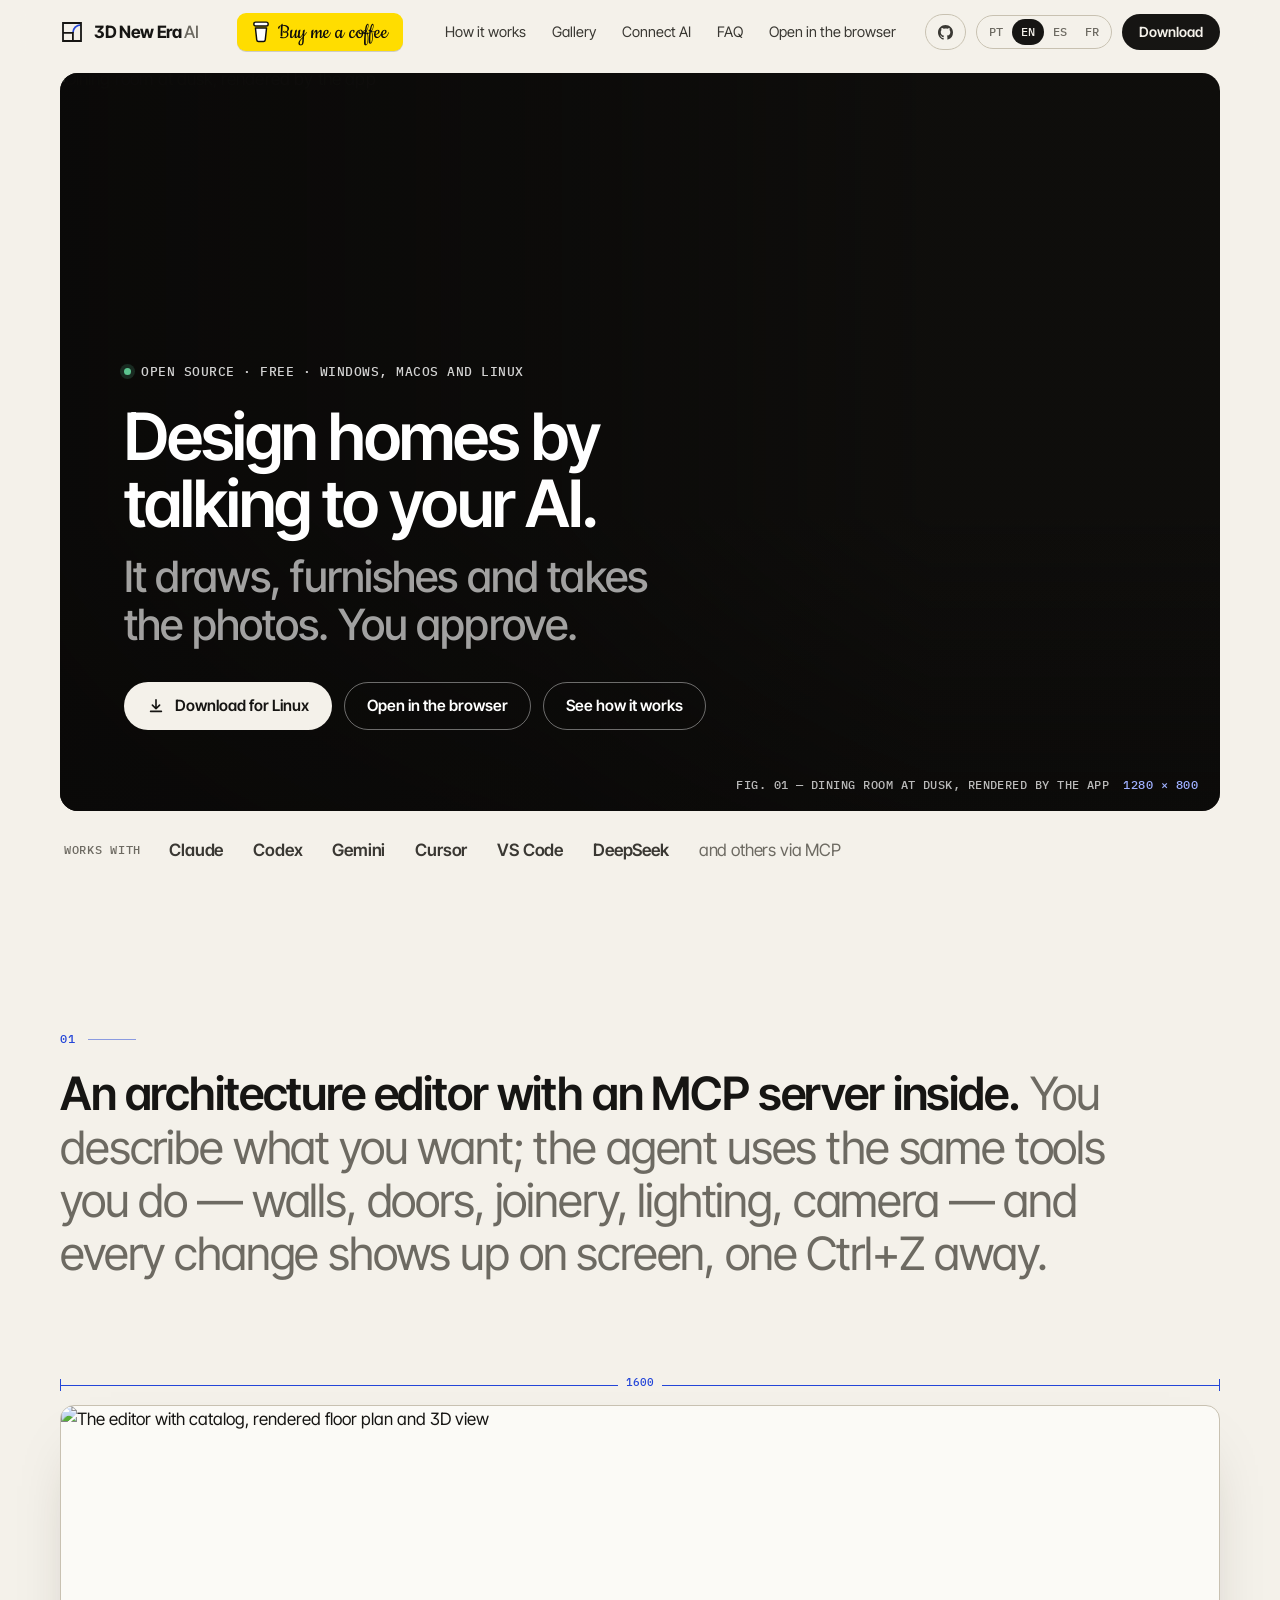
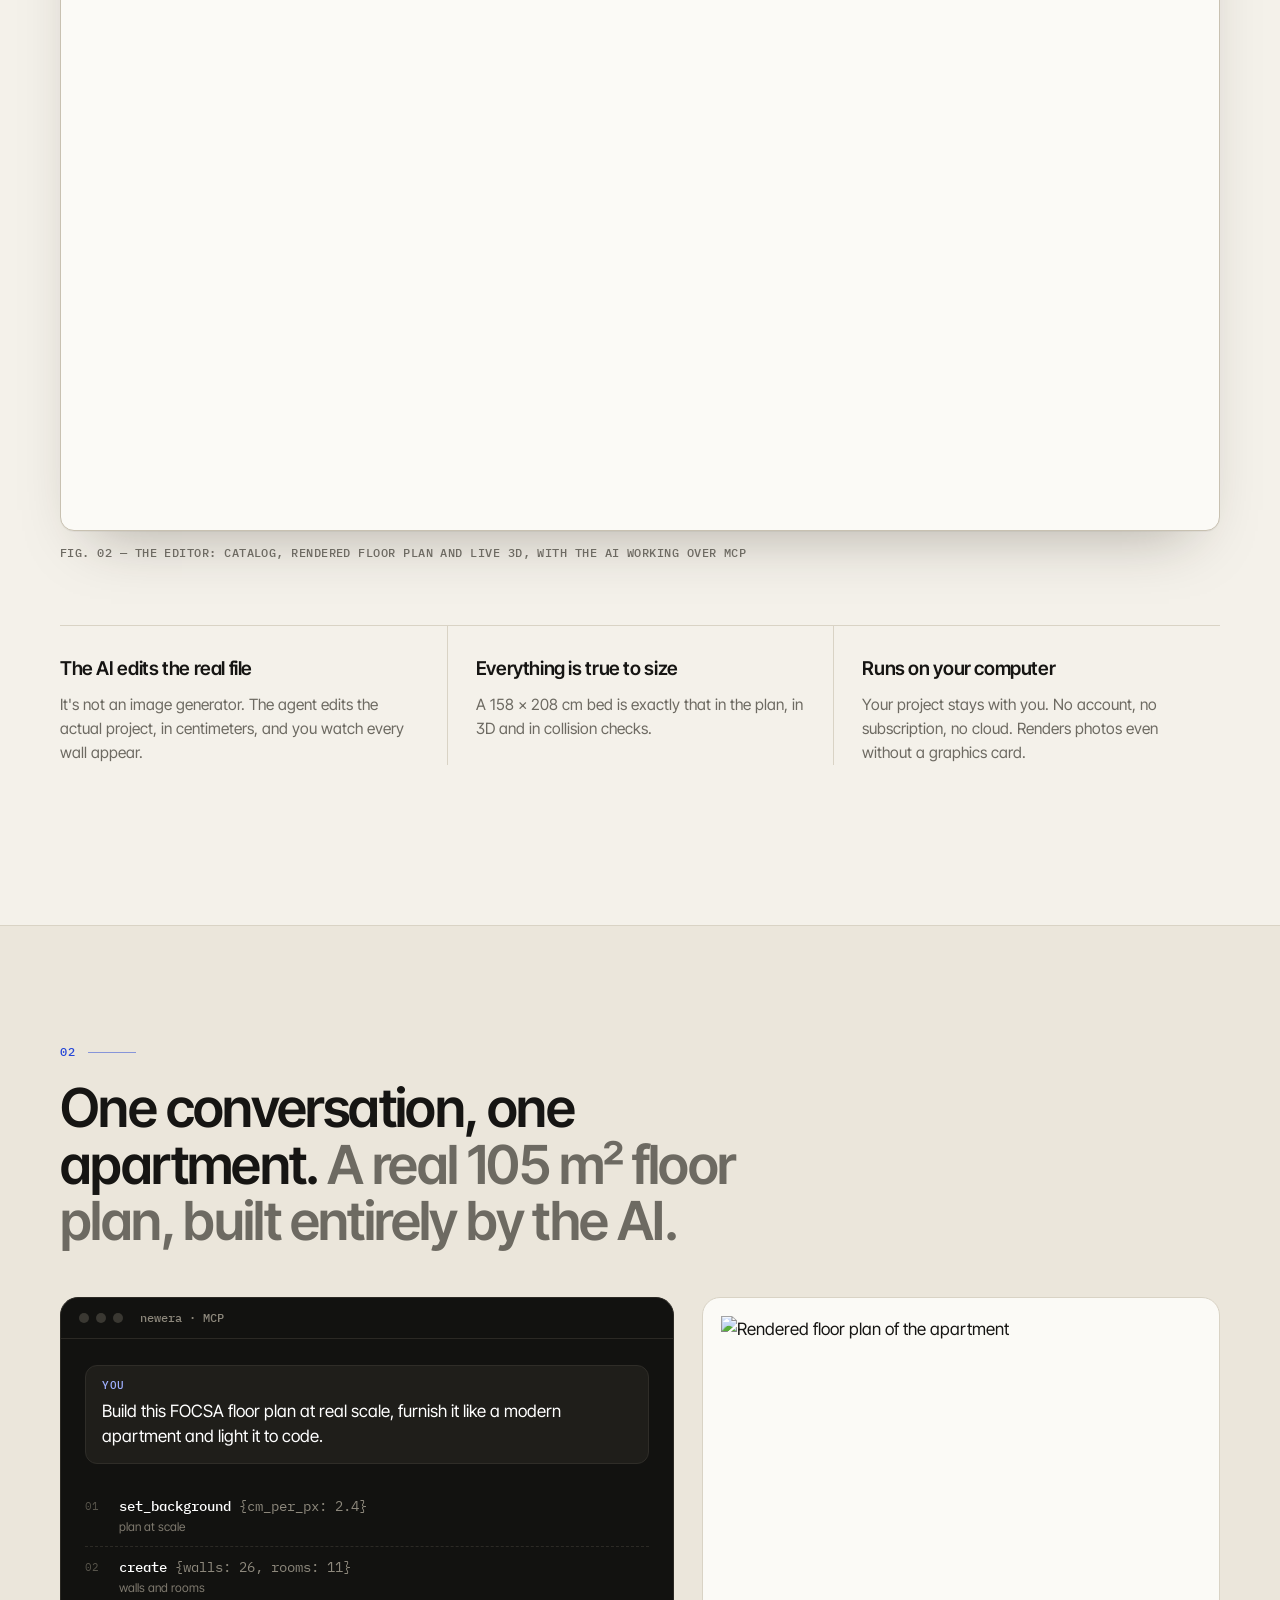
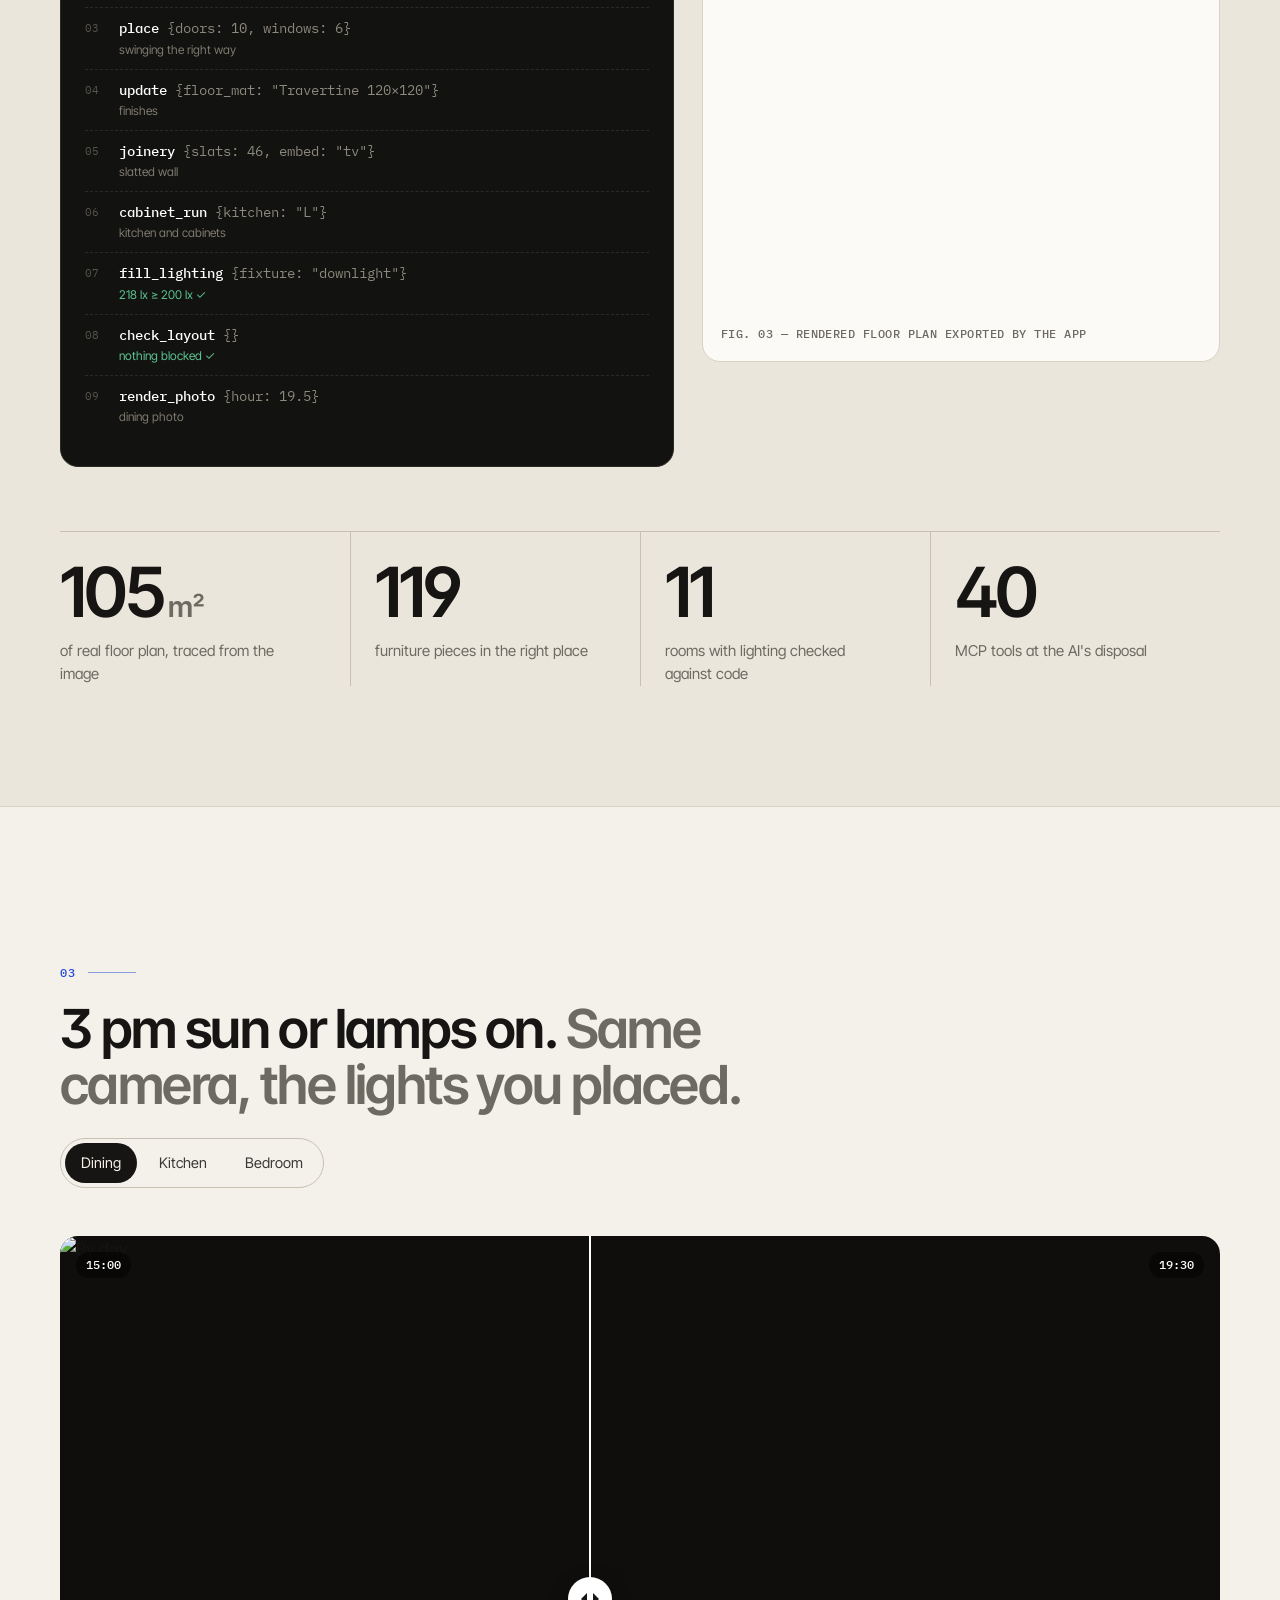
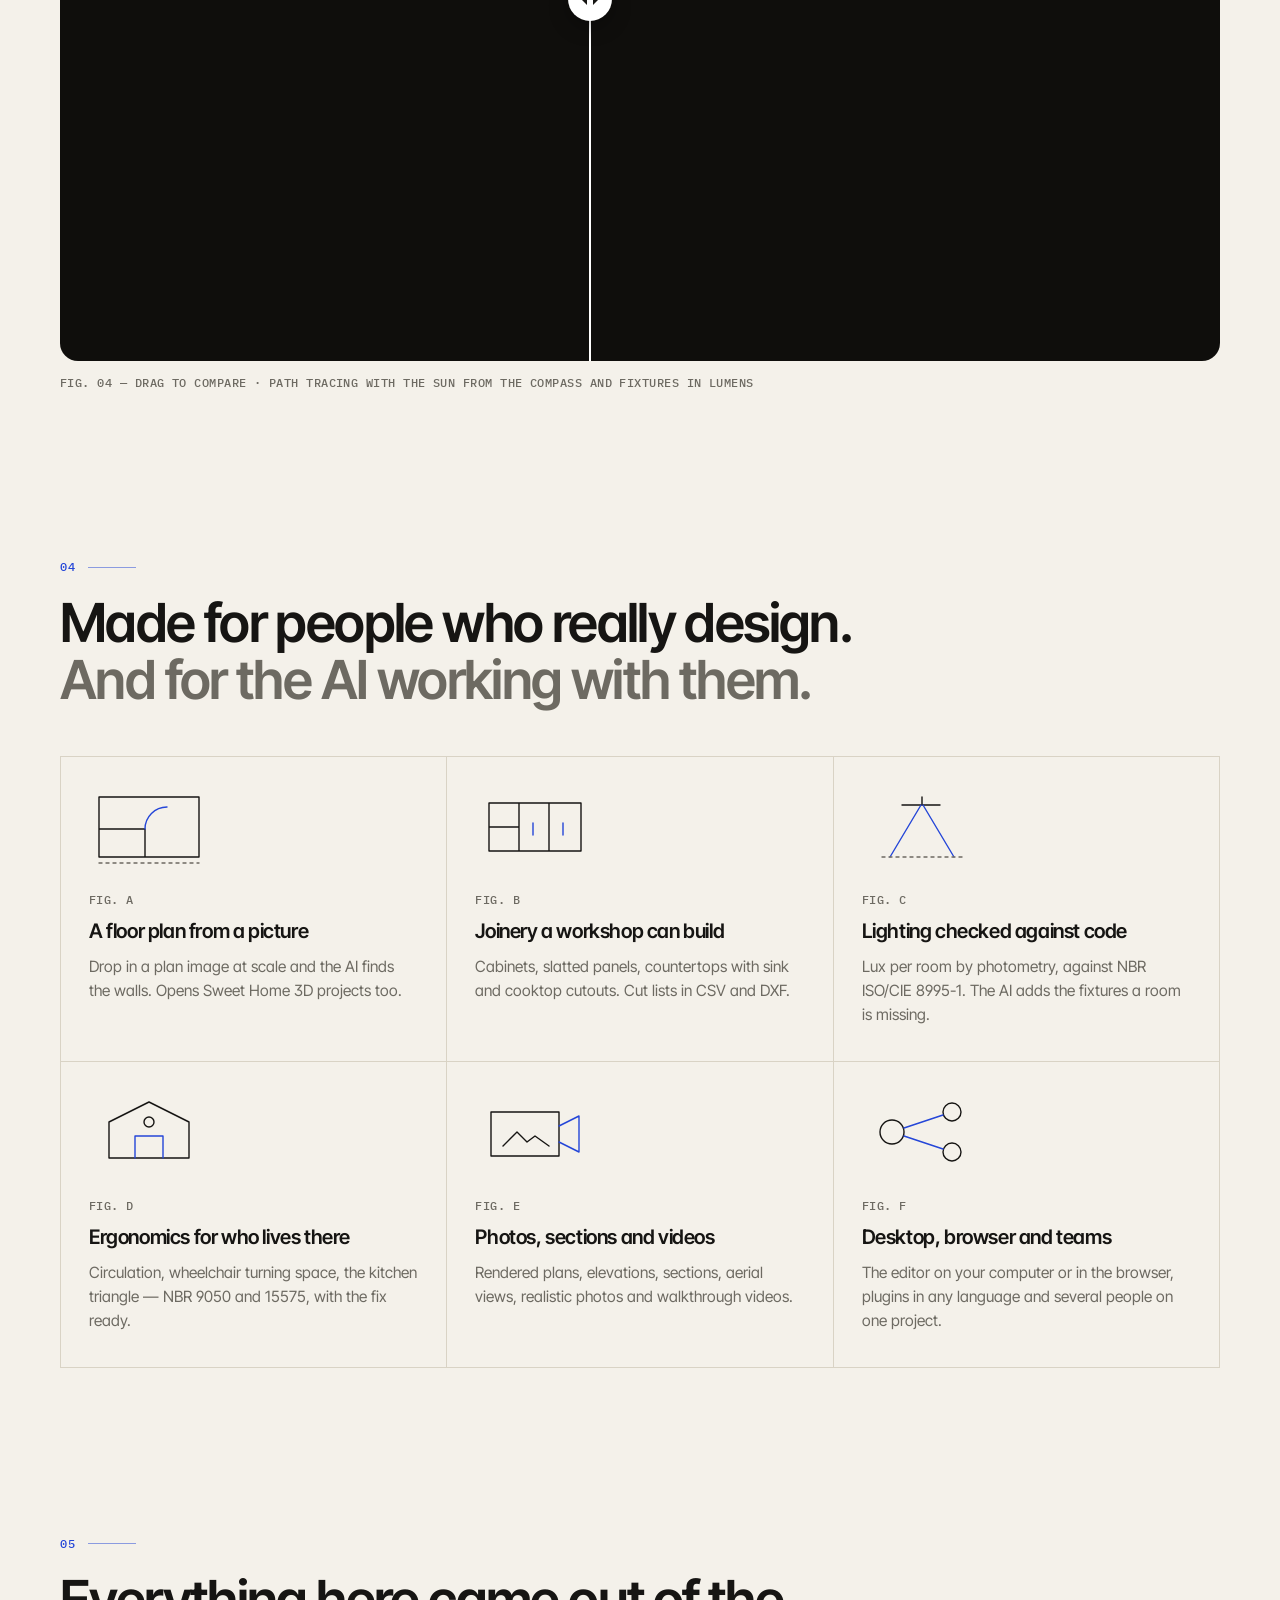
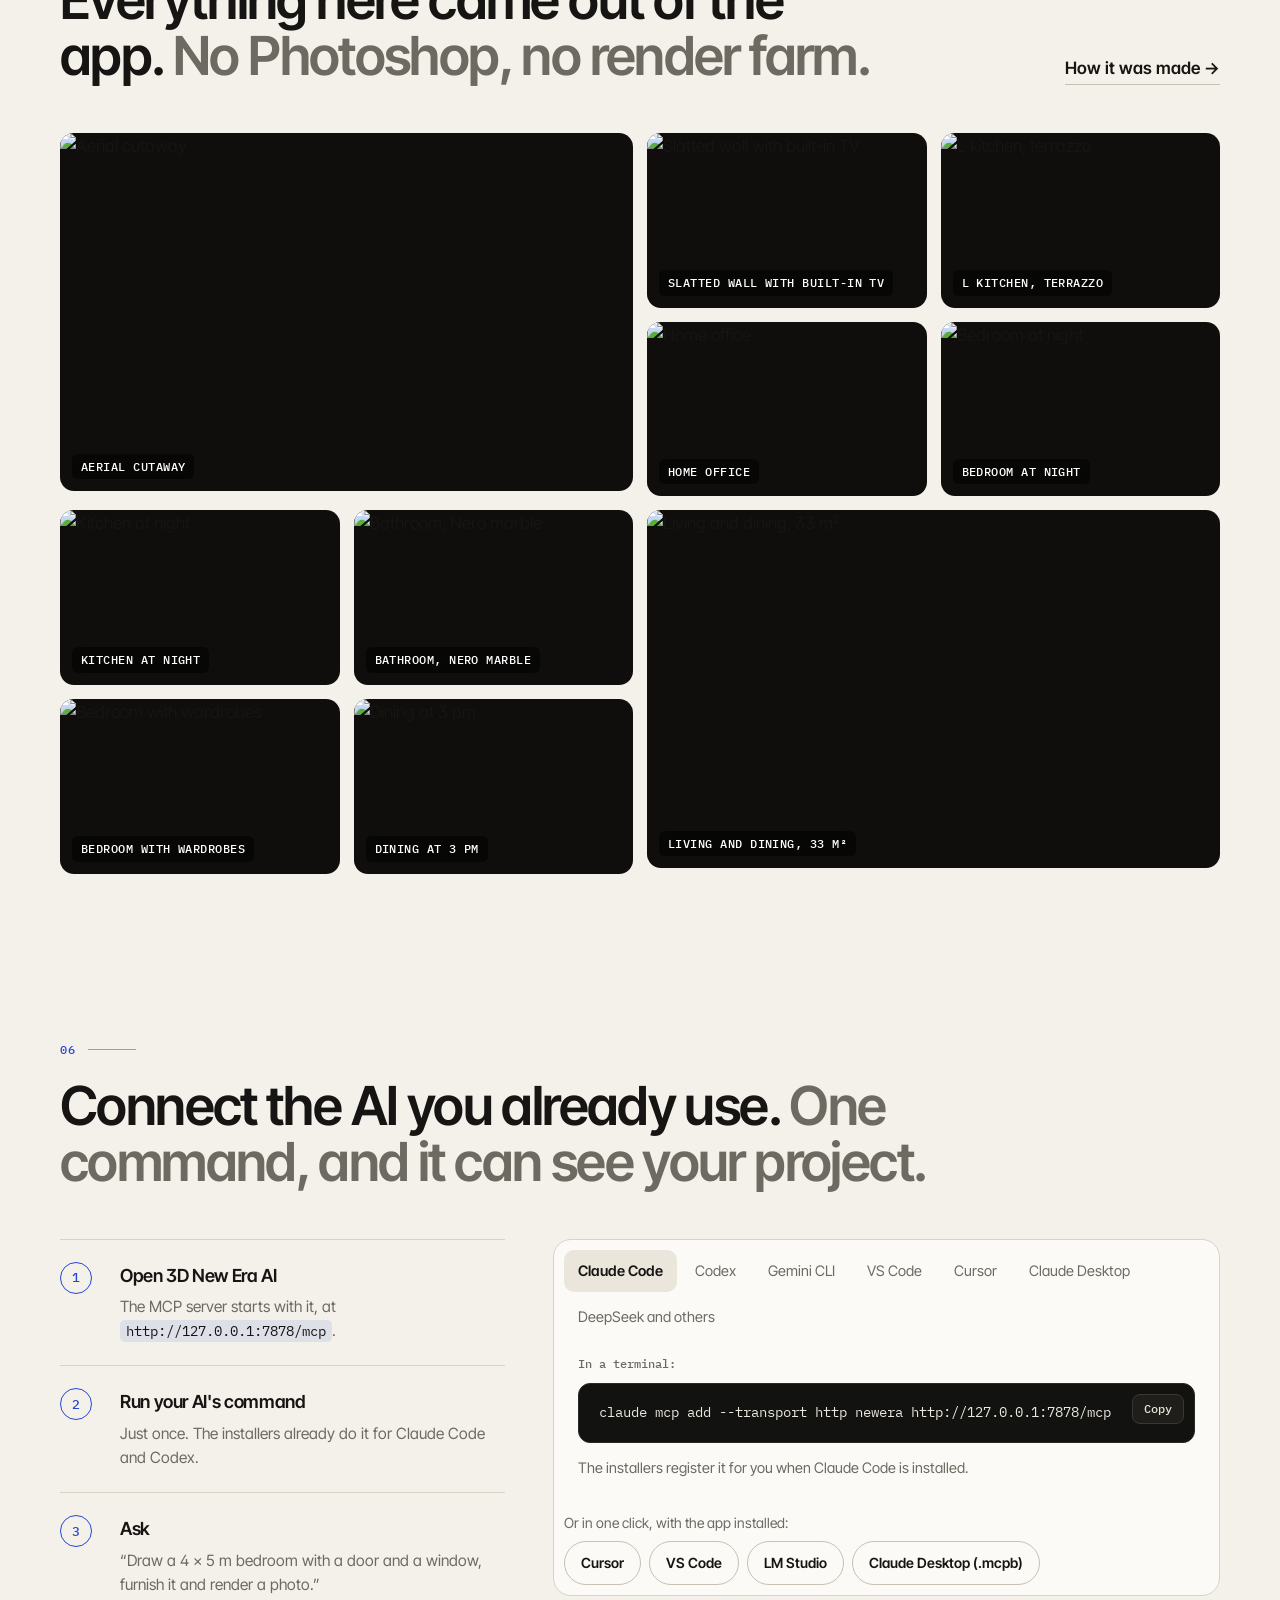
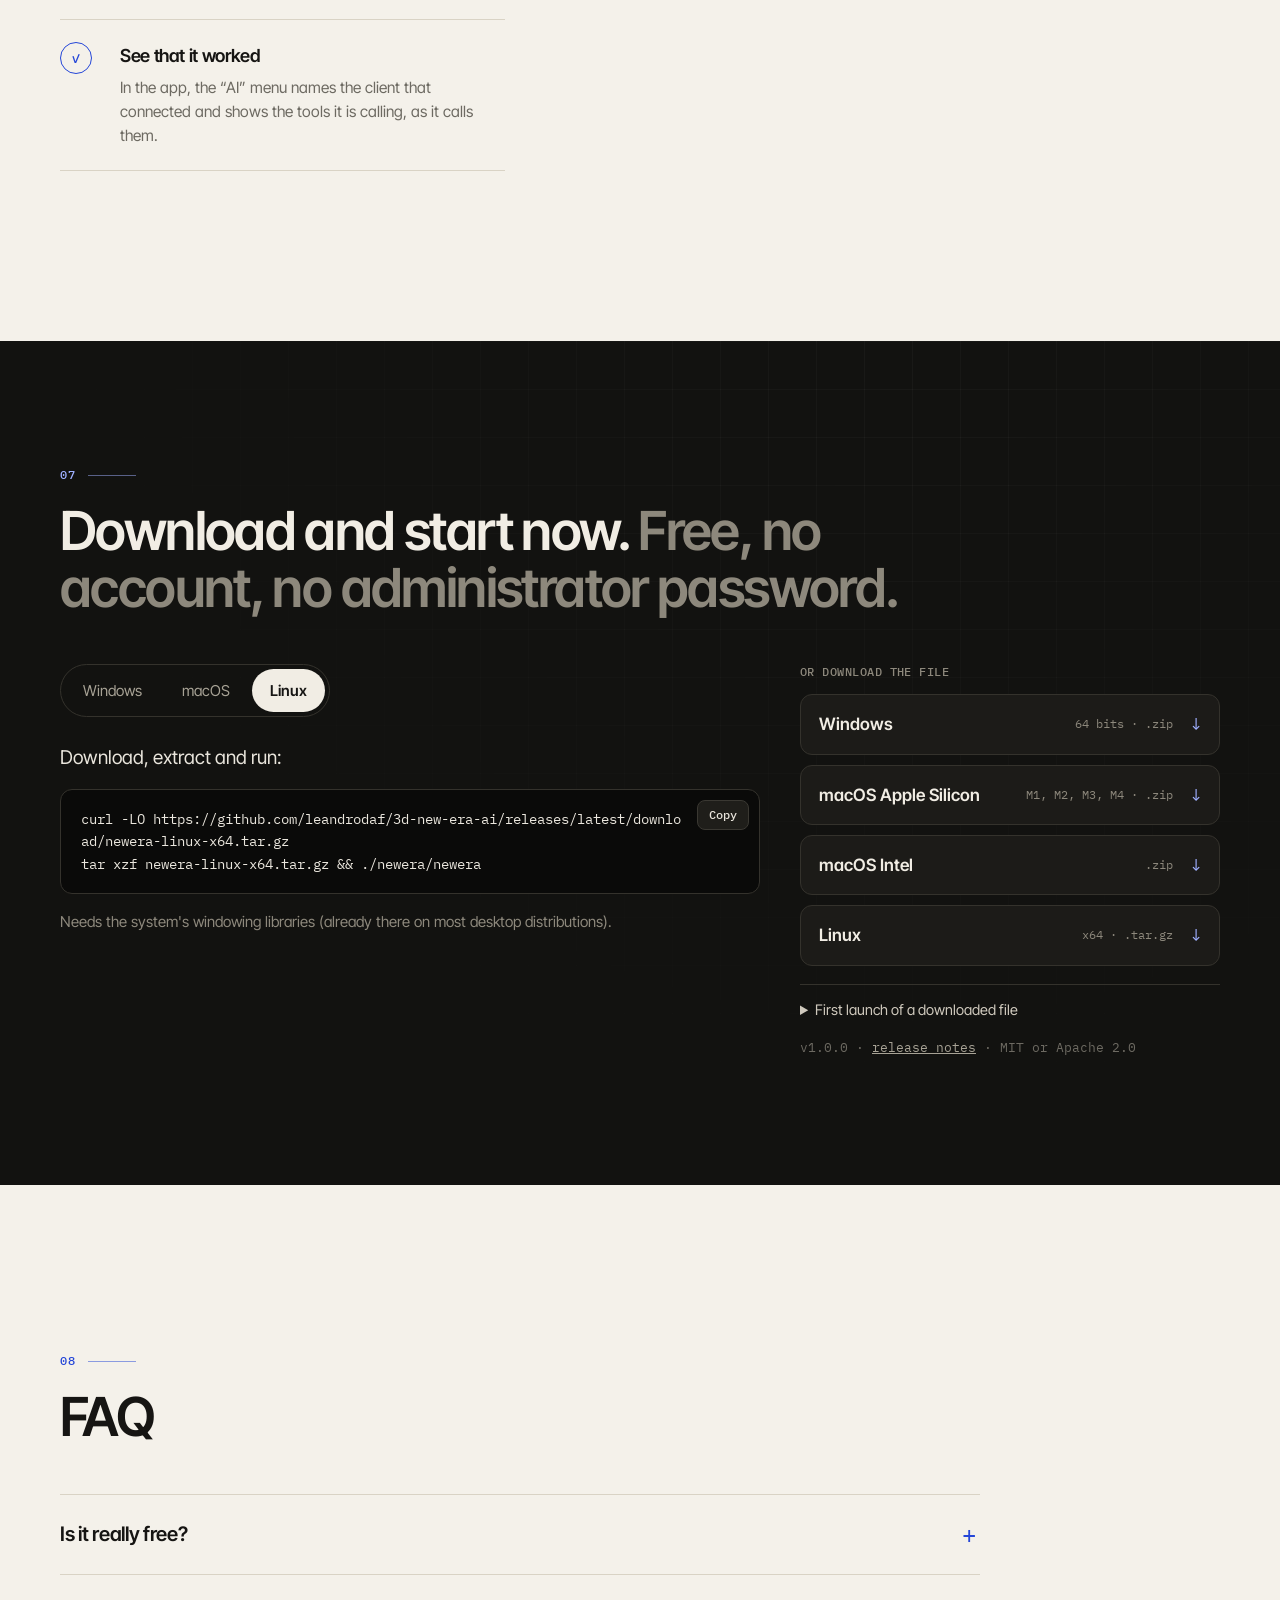
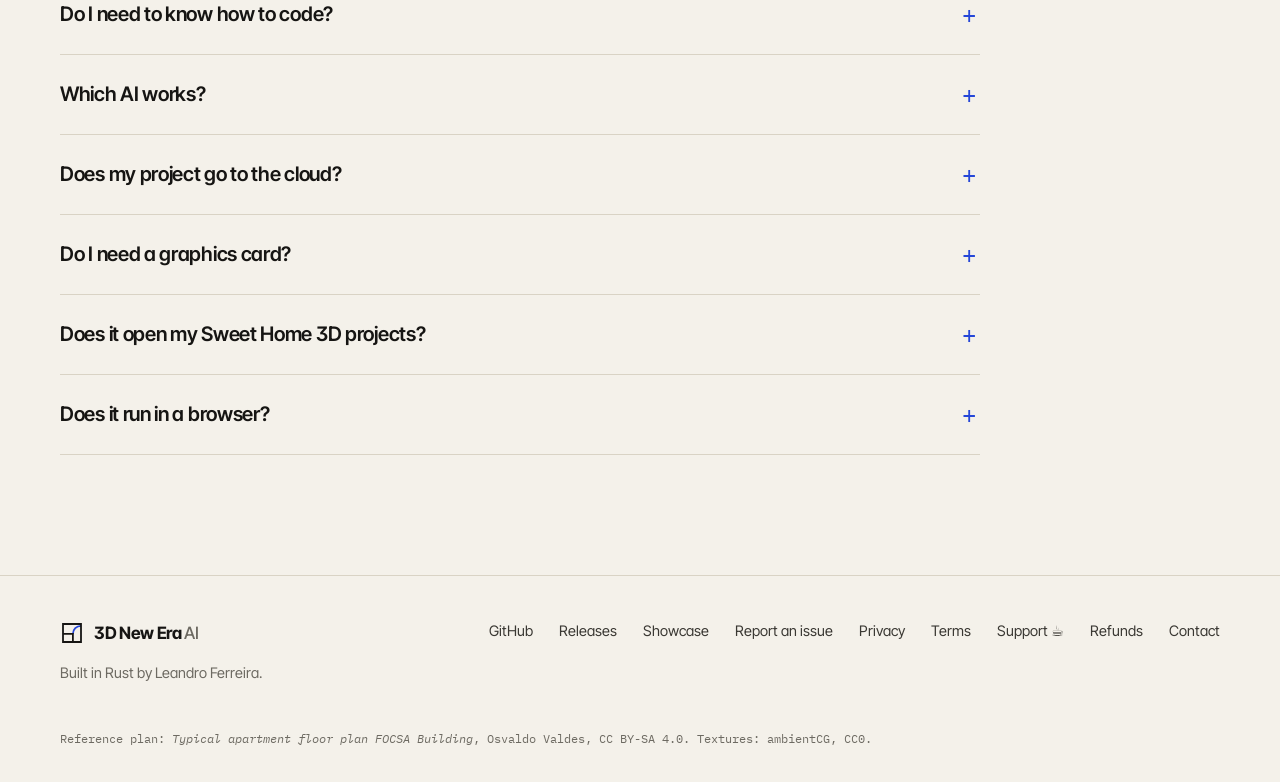
==== commit bc5fe171: "feat: a support button everywhere, and legal pages that speak one language The button is Buy Me a Co" ====
--- a/site/index.html
+++ b/site/index.html
@@ -40,7 +40,7 @@
 <link rel="apple-touch-icon" href="icon-256.png">
 <link rel="preconnect" href="https://fonts.googleapis.com">
 <link rel="preconnect" href="https://fonts.gstatic.com" crossorigin>
-<link href="https://fonts.googleapis.com/css2?family=Inter+Tight:wght@400;500;600;700&family=IBM+Plex+Mono:wght@400;500&display=swap" rel="stylesheet">
+<link href="https://fonts.googleapis.com/css2?family=Cookie&family=Inter+Tight:wght@400;500;600;700&family=IBM+Plex+Mono:wght@400;500&display=swap" rel="stylesheet">
 <!-- Google tag (gtag.js) -->
 <script async src="https://www.googletagmanager.com/gtag/js?id=G-PLY5GQC6EP"></script>
 <script>
@@ -160,6 +160,14 @@
       <svg class="brand__mark" viewBox="0 0 32 32" aria-hidden="true"><path d="M17.2 17.2a10.8 10.8 0 0 1 10.8-10.8" fill="none" stroke="var(--accent)" stroke-width="2.4"/><path d="M4 4h24v24H4z M4 17.2h13.2V28" fill="none" stroke="currentColor" stroke-width="2.4"/></svg>
       <span>3D New Era <em>AI</em></span>
     </a>
+    <a class="bmc" href="https://buymeacoffee.com/leandrodaf/membership" target="_blank"
+       rel="noopener" data-i18n-label="aria.bmc" aria-label="Me paga um café">
+      <svg class="bmc__cup" viewBox="0 0 26 32" aria-hidden="true" focusable="false">
+        <rect x="2.6" y="1.6" width="20.8" height="5.6" rx="2.6"/>
+        <path d="M4.9 10.2h16.2l-1.9 17.3a2.7 2.7 0 0 1-2.7 2.4H9.5a2.7 2.7 0 0 1-2.7-2.4z"/>
+      </svg>
+      <span class="bmc__text" data-i18n="bmc">Me paga um café</span>
+    </a>
     <nav class="nav__links" data-i18n-label="aria.sections" aria-label="Seções">
       <a href="#como" data-i18n="nav.how">Como funciona</a>
       <a href="#galeria" data-i18n="nav.gallery">Galeria</a>
@@ -209,7 +217,7 @@
   <!-- HERO -->
   <section class="hero wrap">
     <figure class="hero__frame">
-      <img src="images/showcase/09-jantar-noite.jpg" data-i18n-alt="alt.hero" alt="Sala de jantar ao anoitecer, renderizada pelo app" width="1280" height="800" fetchpriority="high">
+      <img src="images/showcase/09-dining-night.jpg" data-i18n-alt="alt.hero" alt="Sala de jantar ao anoitecer, renderizada pelo app" width="1280" height="800" fetchpriority="high">
       <div class="hero__shade" aria-hidden="true"></div>
       <div class="hero__copy">
         <p class="eyebrow eyebrow--light"><span class="dot"></span><span data-i18n="hero.eyebrow">Código aberto · grátis · Windows, macOS e Linux</span></p>
@@ -298,7 +306,7 @@
           </div>
         </div>
         <figure class="plan" data-reveal>
-          <img src="images/showcase/13-planta-humanizada.jpg" data-i18n-alt="alt.plan" alt="Planta humanizada do apartamento" width="1600" height="2000" loading="lazy">
+          <img src="images/showcase/13-rendered-plan.jpg" data-i18n-alt="alt.plan" alt="Planta humanizada do apartamento" width="1600" height="2000" loading="lazy">
           <figcaption class="fig" data-i18n="cv.fig">FIG. 03 — Planta humanizada gerada pelo app</figcaption>
         </figure>
       </div>
@@ -326,8 +334,8 @@
       </div>
     </header>
     <div class="compare" style="--pos:50%">
-      <img class="compare__img" data-day src="images/showcase/02-jantar-estar.jpg" data-i18n-alt="alt.day" alt="De dia" width="1280" height="800" loading="lazy">
-      <div class="compare__night"><img class="compare__img" data-night src="images/showcase/09-jantar-noite.jpg" data-i18n-alt="alt.night" alt="À noite" width="1280" height="800" loading="lazy"></div>
+      <img class="compare__img" data-day src="images/showcase/02-dining-living.jpg" data-i18n-alt="alt.day" alt="De dia" width="1280" height="800" loading="lazy">
+      <div class="compare__night"><img class="compare__img" data-night src="images/showcase/09-dining-night.jpg" data-i18n-alt="alt.night" alt="À noite" width="1280" height="800" loading="lazy"></div>
       <span class="compare__tag compare__tag--l">15:00</span>
       <span class="compare__tag compare__tag--r">19:30</span>
       <div class="compare__handle" aria-hidden="true"><span></span></div>
@@ -393,16 +401,16 @@
         <a class="link-arrow" href="https://github.com/leandrodaf/3d-new-era-ai/blob/main/docs/SHOWCASE.md" rel="noopener" data-i18n="gl.how">Como foi feito →</a>
       </header>
       <div class="mosaic">
-        <figure class="m-wide"><img src="images/showcase/12-aerea.jpg" data-i18n-alt="g1" alt="Vista aérea em corte" loading="lazy" width="1280" height="800"><figcaption data-i18n="g1">Aérea em corte</figcaption></figure>
-        <figure><img src="images/showcase/03-painel-tv.jpg" data-i18n-alt="g2" alt="Painel ripado com TV" loading="lazy" width="1280" height="800"><figcaption data-i18n="g2">Painel ripado com TV embutida</figcaption></figure>
-        <figure><img src="images/showcase/04-cozinha.jpg" data-i18n-alt="g3" alt="Cozinha em L" loading="lazy" width="1280" height="800"><figcaption data-i18n="g3">Cozinha em L, granilite</figcaption></figure>
-        <figure><img src="images/showcase/05-escritorio.jpg" data-i18n-alt="g4" alt="Escritório" loading="lazy" width="1280" height="800"><figcaption data-i18n="g4">Escritório</figcaption></figure>
-        <figure><img src="images/showcase/11-suite-noite.jpg" data-i18n-alt="g5" alt="Suíte à noite" loading="lazy" width="1280" height="800"><figcaption data-i18n="g5">Suíte à noite</figcaption></figure>
-        <figure class="m-wide m-right"><img src="images/showcase/01-estar-janela.jpg" data-i18n-alt="g6" alt="Estar com painel ripado" loading="lazy" width="1280" height="800"><figcaption data-i18n="g6">Estar e jantar, 33 m²</figcaption></figure>
-        <figure><img src="images/showcase/10-cozinha-noite.jpg" data-i18n-alt="g7" alt="Cozinha à noite" loading="lazy" width="1280" height="800"><figcaption data-i18n="g7">Cozinha à noite</figcaption></figure>
-        <figure><img src="images/showcase/08-banheiro.jpg" data-i18n-alt="g8" alt="Banheiro" loading="lazy" width="1280" height="800"><figcaption data-i18n="g8">Banheiro, mármore Nero</figcaption></figure>
-        <figure><img src="images/showcase/07-suite.jpg" data-i18n-alt="g9" alt="Suíte de dia" loading="lazy" width="1280" height="800"><figcaption data-i18n="g9">Suíte com armários</figcaption></figure>
-        <figure><img src="images/showcase/02-jantar-estar.jpg" data-i18n-alt="g10" alt="Jantar de dia" loading="lazy" width="1280" height="800"><figcaption data-i18n="g10">Jantar às 15h</figcaption></figure>
+        <figure class="m-wide"><img src="images/showcase/12-aerial.jpg" data-i18n-alt="g1" alt="Vista aérea em corte" loading="lazy" width="1280" height="800"><figcaption data-i18n="g1">Aérea em corte</figcaption></figure>
+        <figure><img src="images/showcase/03-tv-wall.jpg" data-i18n-alt="g2" alt="Painel ripado com TV" loading="lazy" width="1280" height="800"><figcaption data-i18n="g2">Painel ripado com TV embutida</figcaption></figure>
+        <figure><img src="images/showcase/04-kitchen.jpg" data-i18n-alt="g3" alt="Cozinha em L" loading="lazy" width="1280" height="800"><figcaption data-i18n="g3">Cozinha em L, granilite</figcaption></figure>
+        <figure><img src="images/showcase/05-office.jpg" data-i18n-alt="g4" alt="Escritório" loading="lazy" width="1280" height="800"><figcaption data-i18n="g4">Escritório</figcaption></figure>
+        <figure><img src="images/showcase/11-master-bedroom-night.jpg" data-i18n-alt="g5" alt="Suíte à noite" loading="lazy" width="1280" height="800"><figcaption data-i18n="g5">Suíte à noite</figcaption></figure>
+        <figure class="m-wide m-right"><img src="images/showcase/01-living-window.jpg" data-i18n-alt="g6" alt="Estar com painel ripado" loading="lazy" width="1280" height="800"><figcaption data-i18n="g6">Estar e jantar, 33 m²</figcaption></figure>
+        <figure><img src="images/showcase/10-kitchen-night.jpg" data-i18n-alt="g7" alt="Cozinha à noite" loading="lazy" width="1280" height="800"><figcaption data-i18n="g7">Cozinha à noite</figcaption></figure>
+        <figure><img src="images/showcase/08-bathroom.jpg" data-i18n-alt="g8" alt="Banheiro" loading="lazy" width="1280" height="800"><figcaption data-i18n="g8">Banheiro, mármore Nero</figcaption></figure>
+        <figure><img src="images/showcase/07-master-bedroom.jpg" data-i18n-alt="g9" alt="Suíte de dia" loading="lazy" width="1280" height="800"><figcaption data-i18n="g9">Suíte com armários</figcaption></figure>
+        <figure><img src="images/showcase/02-dining-living.jpg" data-i18n-alt="g10" alt="Jantar de dia" loading="lazy" width="1280" height="800"><figcaption data-i18n="g10">Jantar às 15h</figcaption></figure>
       </div>
     </div>
   </section>
--- a/site/styles.css
+++ b/site/styles.css
@@ -474,3 +474,94 @@
 .oneclick__lead { margin: 18px 0 8px; color: var(--graphite); font-size: 14px; }
 .oneclick { display: flex; flex-wrap: wrap; gap: 8px; }
 .oneclick .btn { height: 44px; }
+
+/* THE SUPPORT BUTTON
+   Buy Me a Coffee's own button, drawn here rather than loaded from their CDN:
+   no third-party request, no layout shift, and it follows the site's language.
+   The charge is always in US dollars, so the button carries no price — the
+   membership page states it.
+
+   It is never hidden: no breakpoint below turns it off, only shrinks it. */
+.bmc {
+  display: inline-flex;
+  align-items: center;
+  gap: 8px;
+  flex: none;
+  margin-left: 14px;
+  padding: 7px 15px 8px;
+  border-radius: 9px;
+  background: #ffdd00;
+  color: #0d0c0c;
+  text-decoration: none;
+  box-shadow: 0 1px 0 rgba(0, 0, 0, 0.16);
+  transition: transform 0.13s ease, box-shadow 0.13s ease;
+}
+
+.bmc:hover,
+.bmc:focus-visible {
+  transform: translateY(-1px);
+  box-shadow: 0 6px 16px rgba(0, 0, 0, 0.22);
+  color: #0d0c0c;
+}
+
+.bmc:active { transform: translateY(0); box-shadow: 0 1px 0 rgba(0, 0, 0, 0.16); }
+
+.bmc__cup {
+  width: 18px;
+  height: 22px;
+  flex: none;
+  fill: #fff;
+  stroke: #0d0c0c;
+  stroke-width: 2.1;
+  stroke-linejoin: round;
+}
+
+/* Cookie is a script face: it sits high on the line and reads small for its
+   size, so it is set larger than the bar's type and nudged onto the baseline
+   of the cup. The fallbacks are the ones a machine actually has. */
+.bmc__text {
+  font-family: "Cookie", "Snell Roundhand", "Segoe Script", cursive;
+  font-size: 23px;
+  line-height: 1;
+  white-space: nowrap;
+  transform: translateY(1px);
+}
+
+/* The bar gives its space to the button before the section links. */
+@media (max-width: 1000px) {
+  .bmc { margin-left: 10px; }
+}
+
+@media (max-width: 640px) {
+  .bmc { margin-left: 8px; padding: 6px 11px 7px; gap: 6px; }
+  .bmc__cup { width: 15px; height: 18px; }
+  .bmc__text { font-size: 19px; }
+}
+
+/* Narrow enough that the words would push the bar wide: the cup alone still
+   says it, and the label stays for a screen reader. */
+@media (max-width: 400px) {
+  .bmc { padding: 6px 9px; }
+  .bmc__text {
+    position: absolute;
+    width: 1px;
+    height: 1px;
+    overflow: hidden;
+    clip-path: inset(50%);
+    white-space: nowrap;
+  }
+}
+
+@media (prefers-reduced-motion: reduce) {
+  .bmc, .bmc:hover, .bmc:focus-visible, .bmc:active { transform: none; transition: none; }
+}
+
+/* The support button takes room the section links used to have. No link may
+   wrap onto a second line, and the bar folds them into the menu a little
+   earlier than it used to — the button is never what gives way. */
+.nav__links a { white-space: nowrap; }
+
+@media (max-width: 1180px) {
+  .nav__links { display: none; }
+  .nav__toggle { display: inline-flex; }
+}
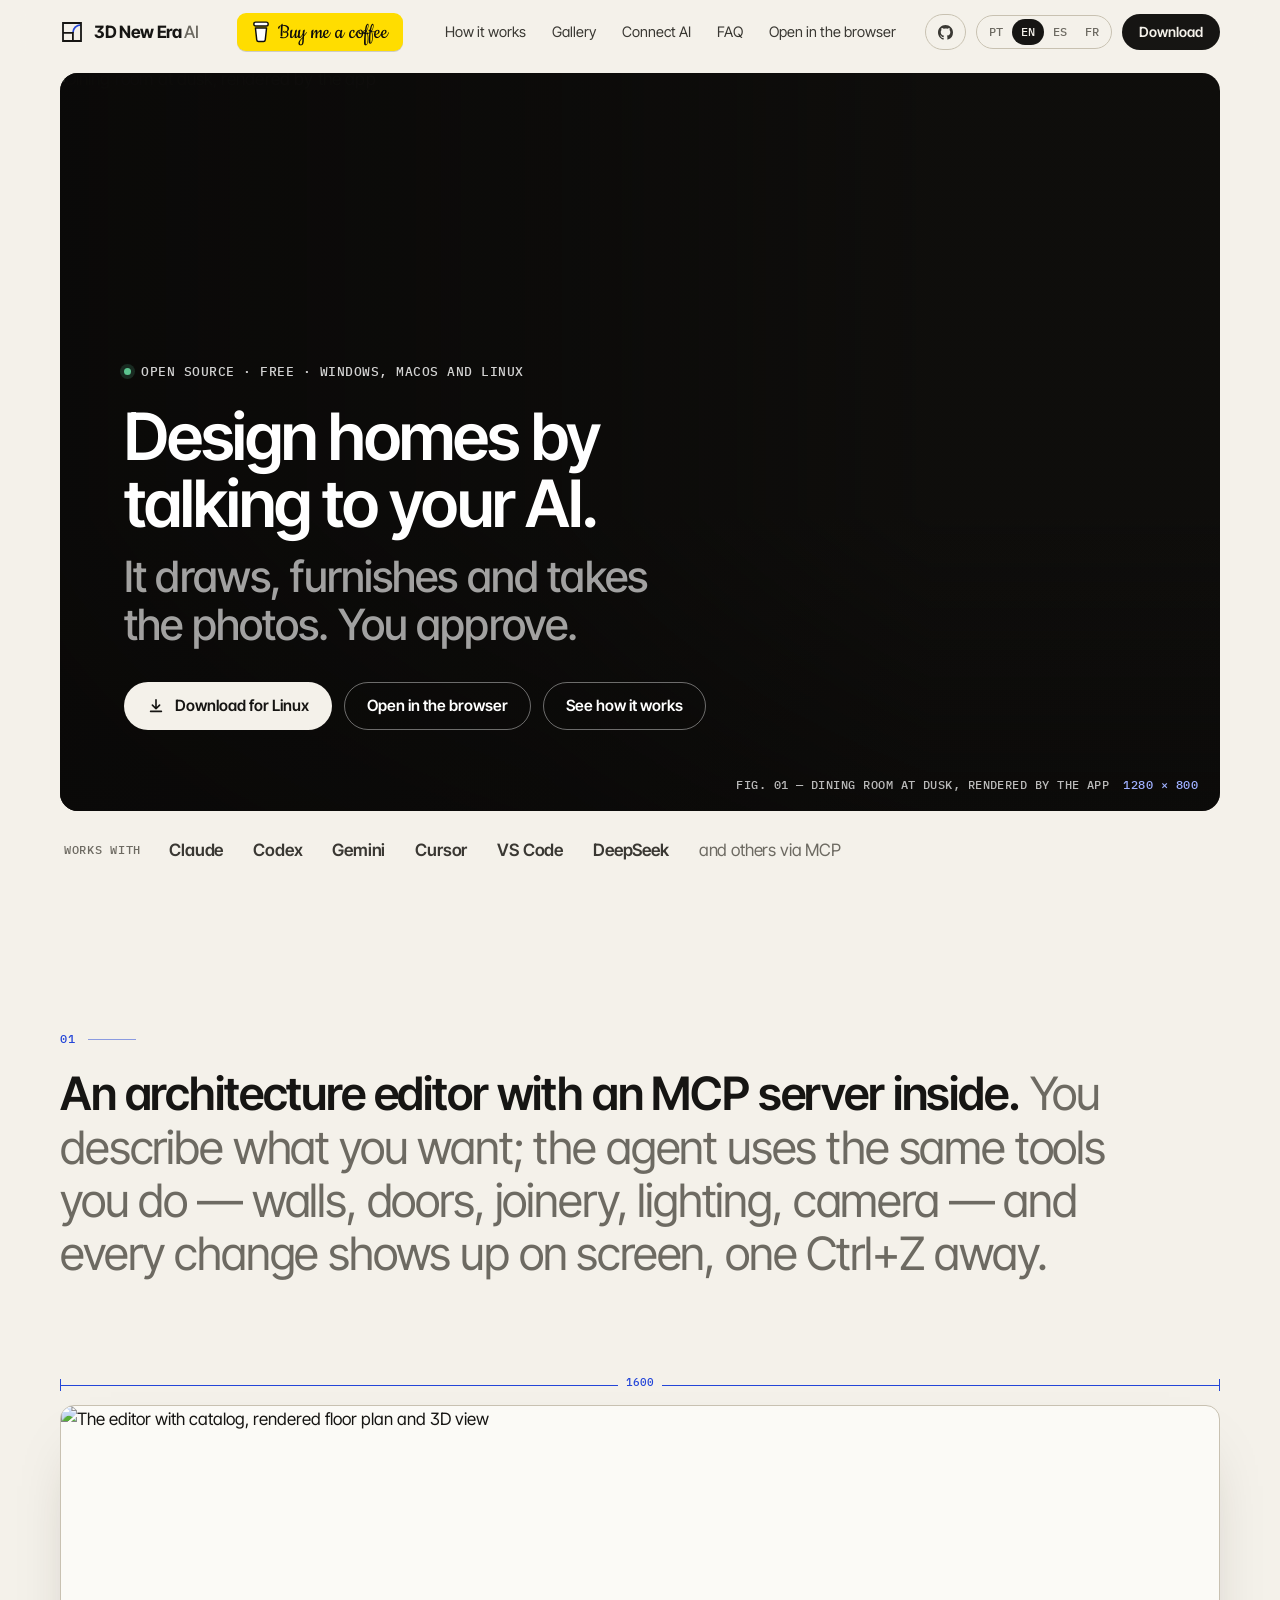
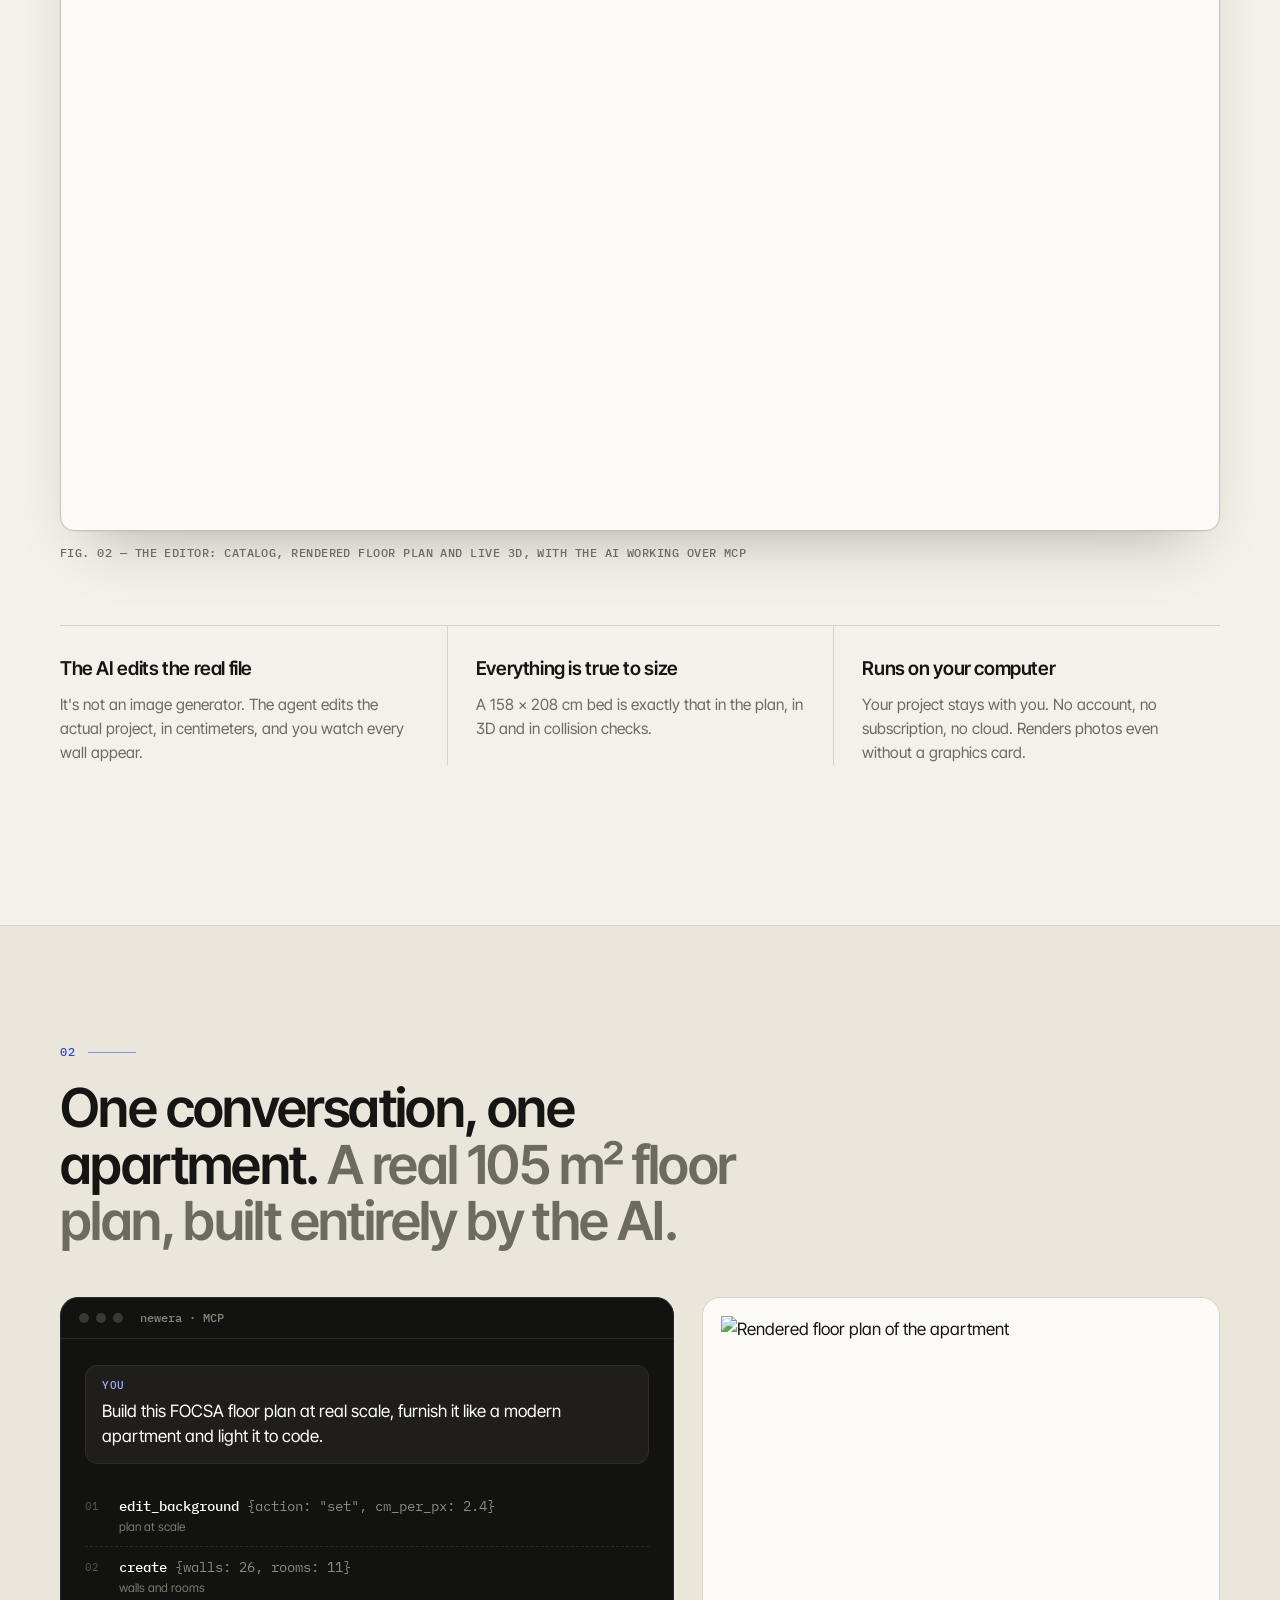
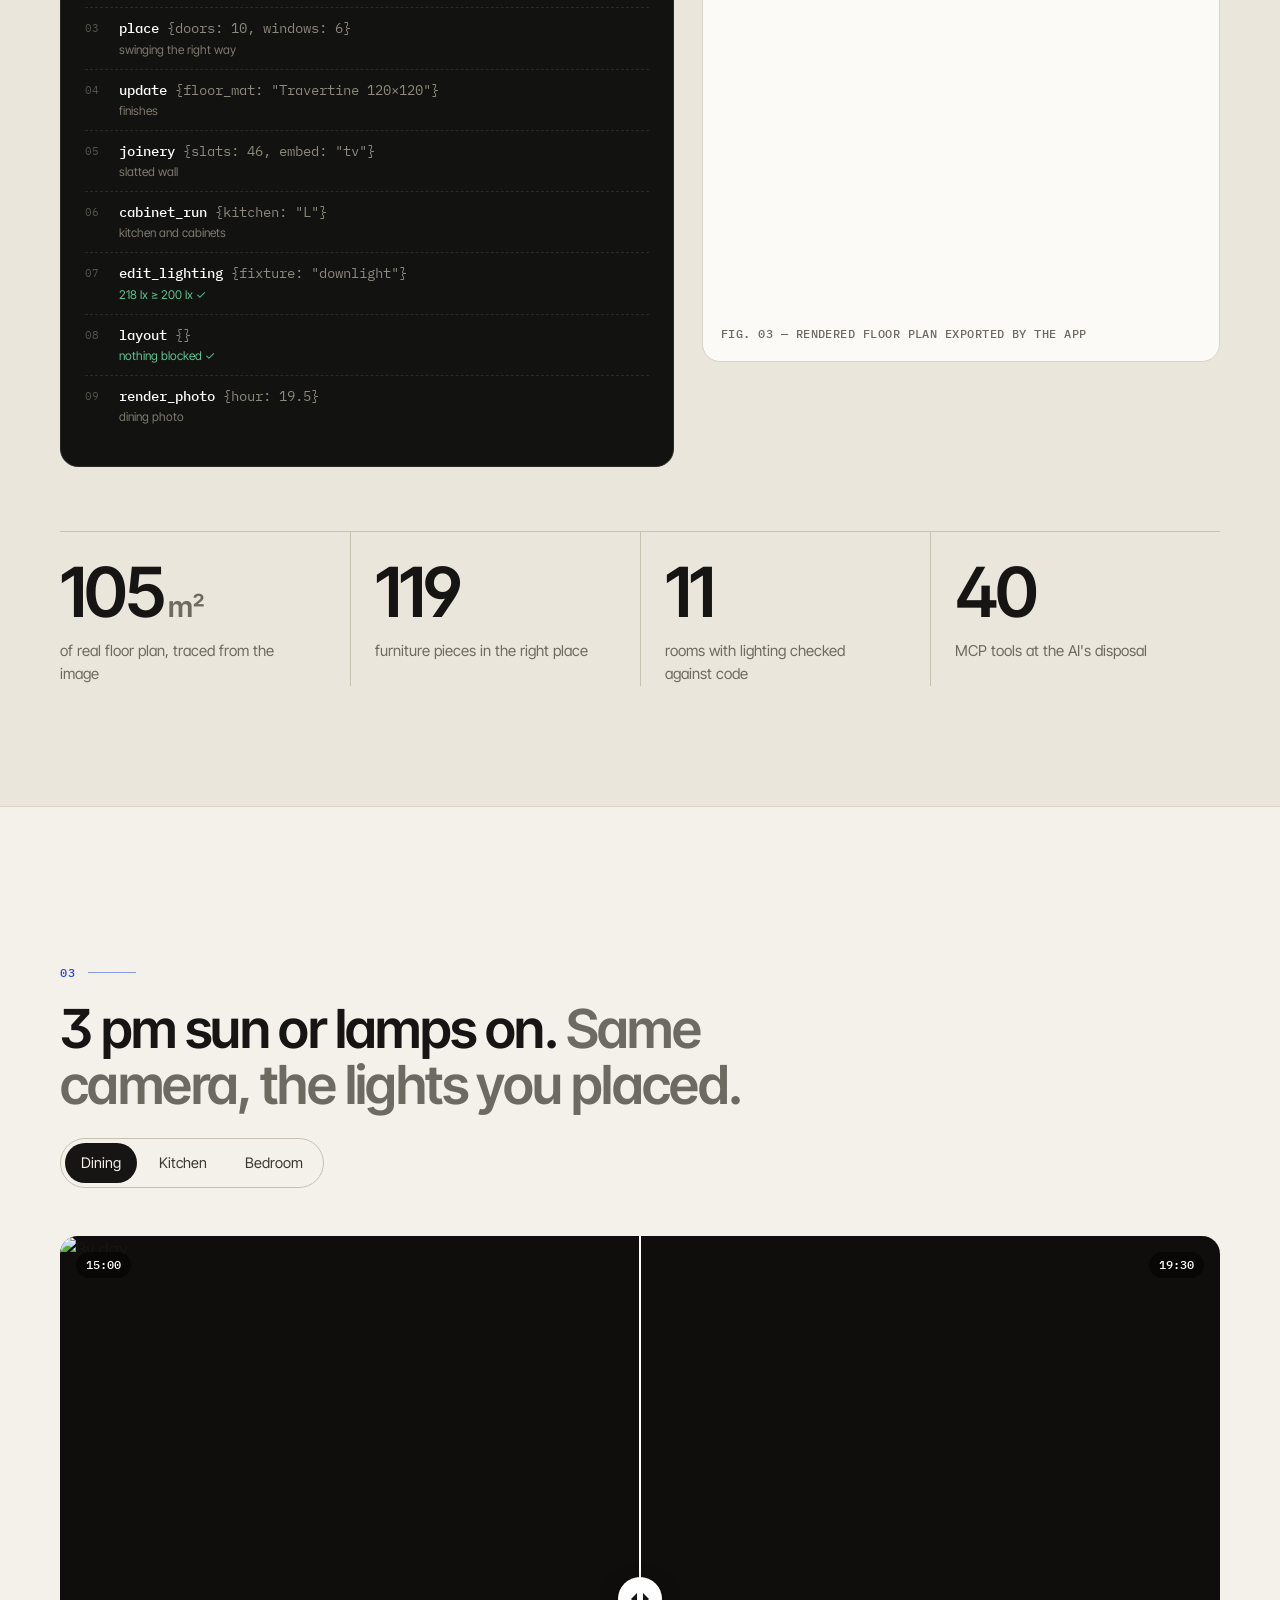
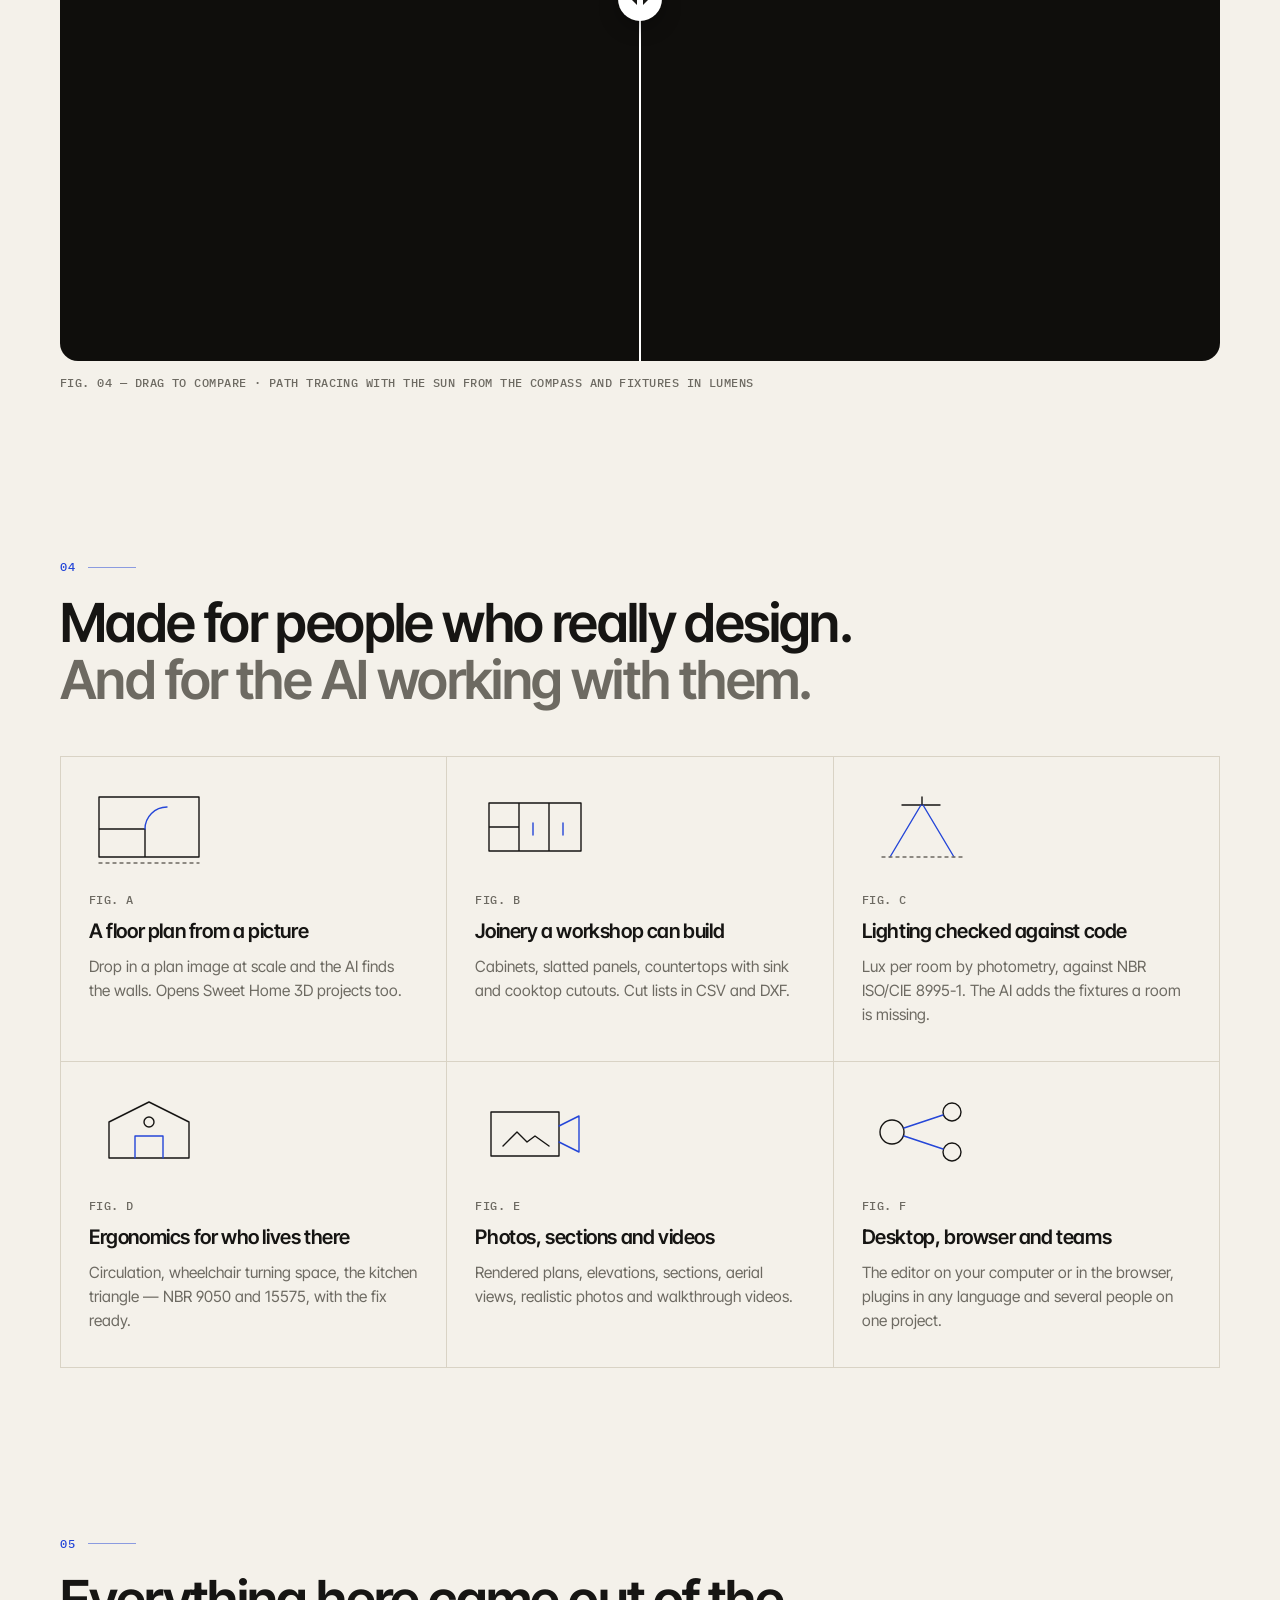
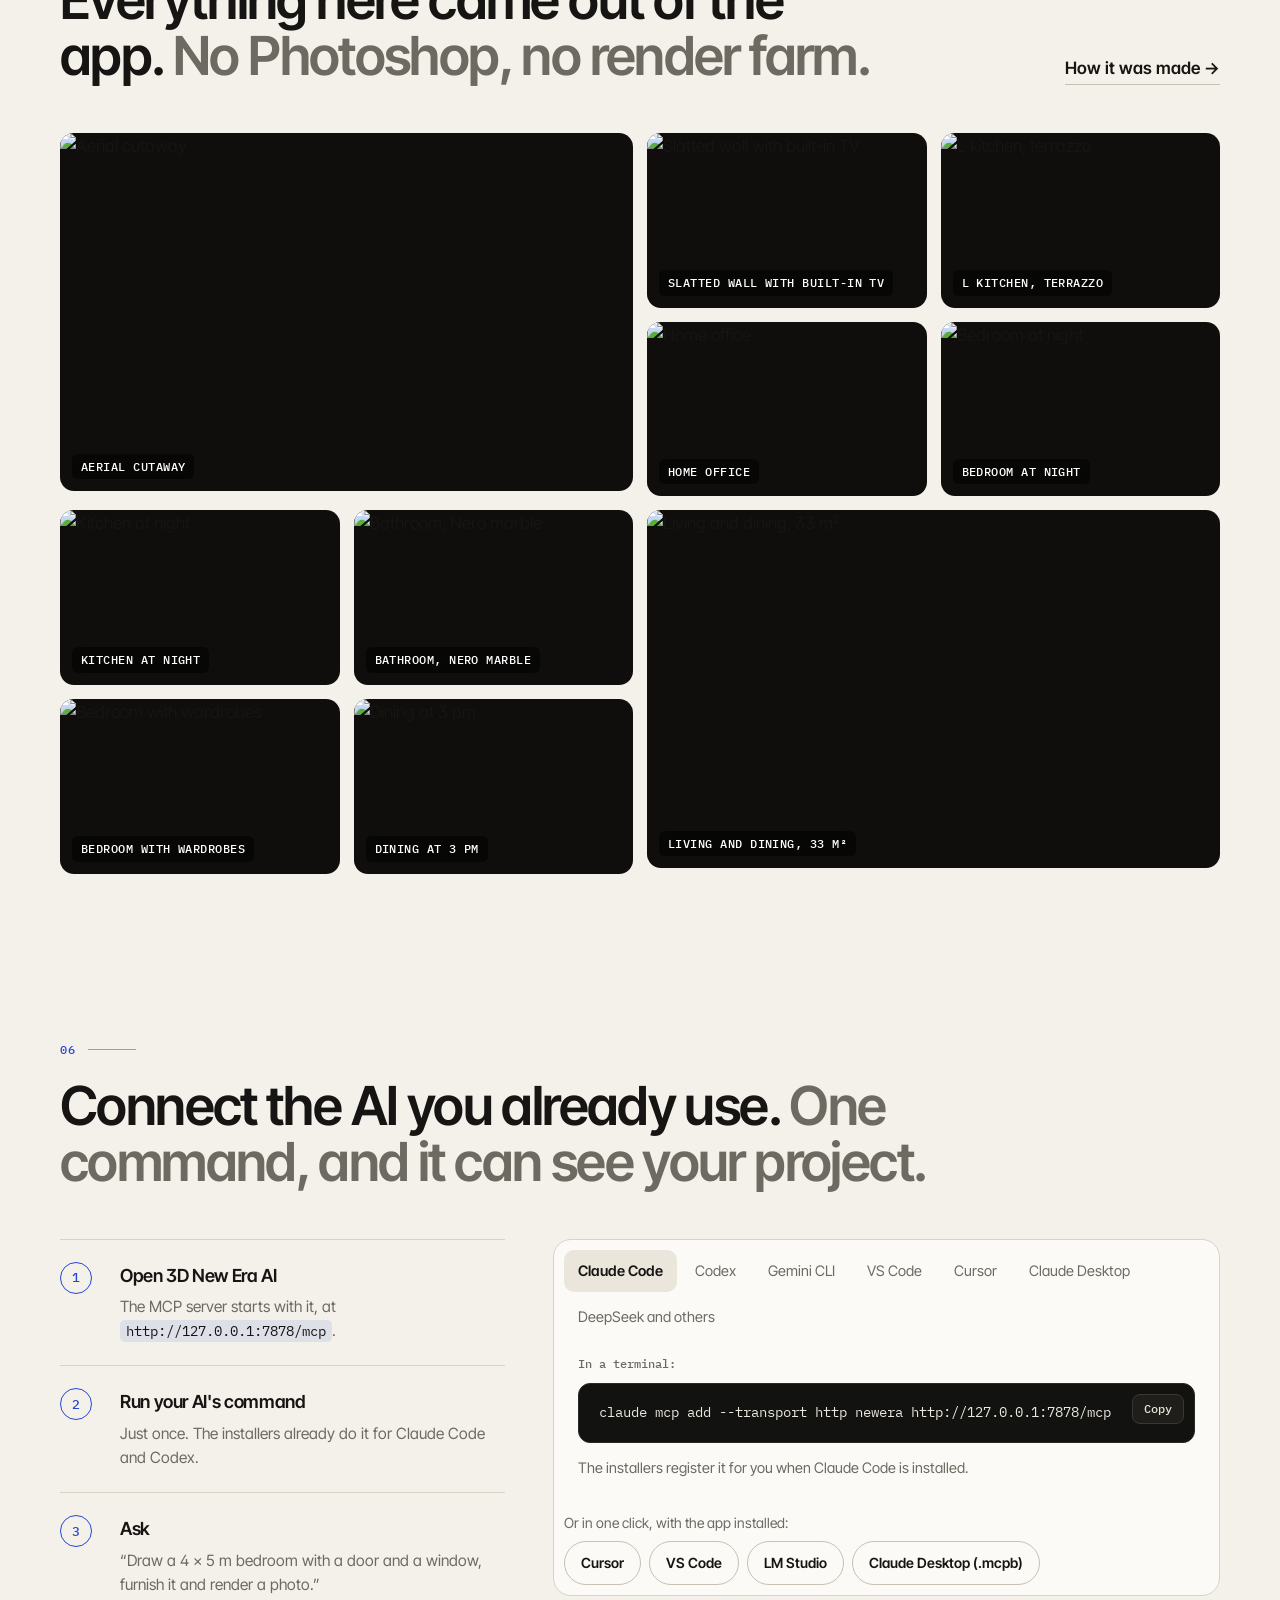
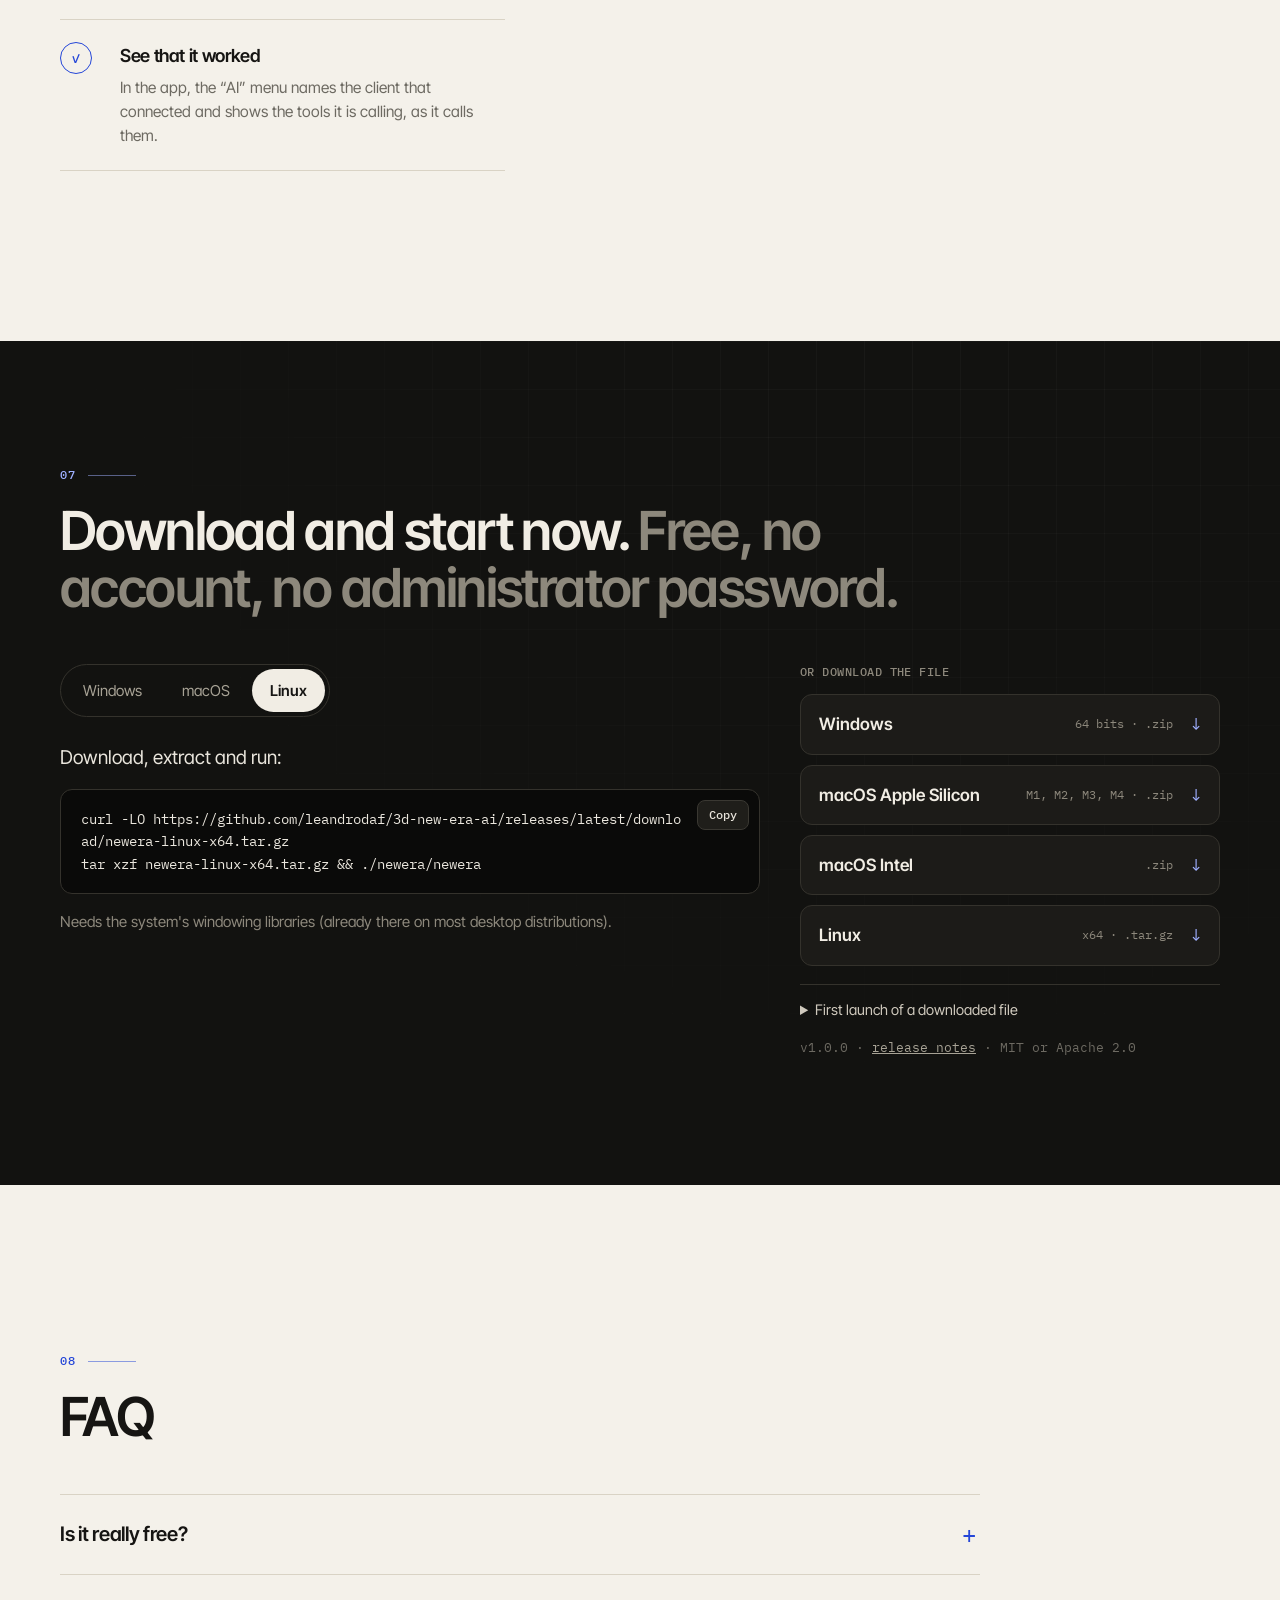
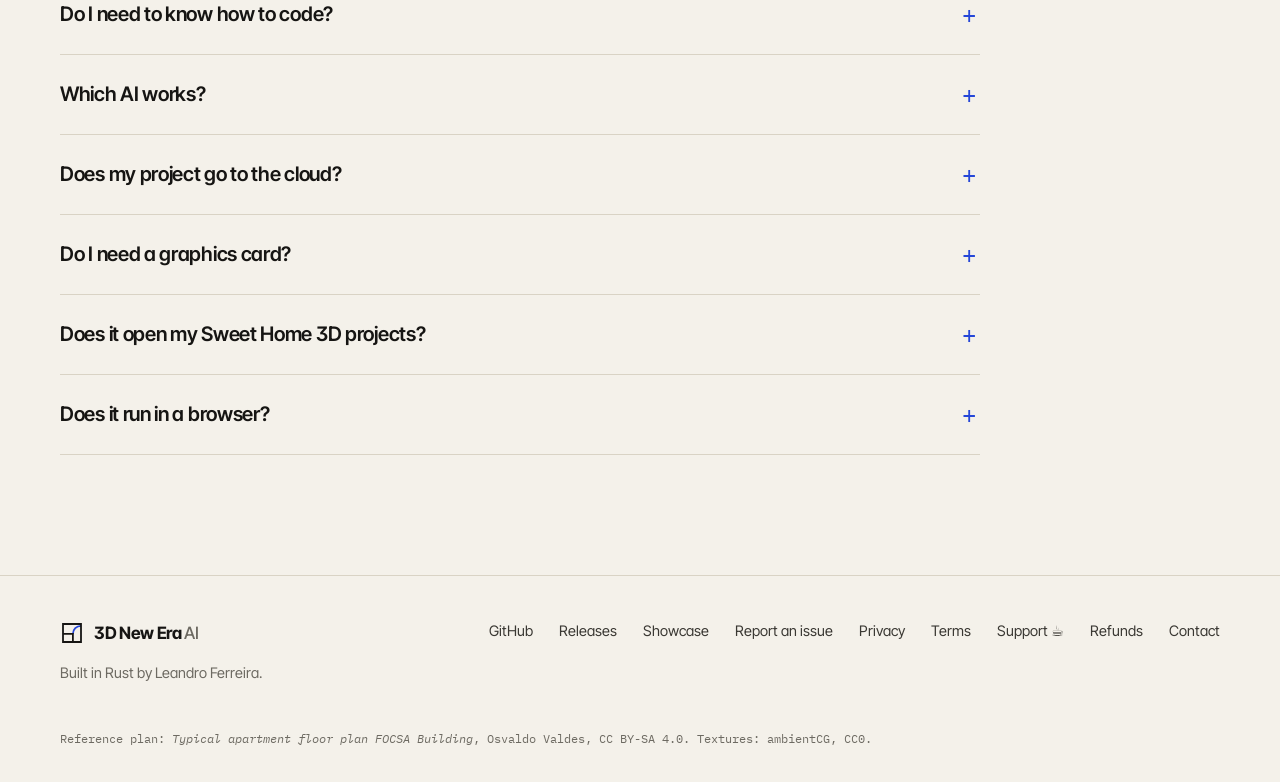
==== commit aaded4aa: "feat(mcp)!: one naming rule, and related changes as one tool (59 → 53) A read is the noun of its dom" ====
--- a/site/index.html
+++ b/site/index.html
@@ -293,14 +293,14 @@
           <div class="term__body">
             <p class="term__you"><span class="term__who" data-i18n="cv.you">você</span><span data-i18n="cv.prompt">Monte esta planta do FOCSA em escala real, mobilie como um apê moderno e ilumine pela norma.</span></p>
             <ol class="term__calls">
-              <li><b>set_background</b><span class="args">{cm_per_px: 2.4}</span><i data-i18n="cv.c1">planta na escala</i></li>
+              <li><b>edit_background</b><span class="args">{action: "set", cm_per_px: 2.4}</span><i data-i18n="cv.c1">planta na escala</i></li>
               <li><b>create</b><span class="args">{walls: 26, rooms: 11}</span><i data-i18n="cv.c2">paredes e cômodos</i></li>
               <li><b>place</b><span class="args">{doors: 10, windows: 6}</span><i data-i18n="cv.c3">abrindo pro lado certo</i></li>
               <li><b>update</b><span class="args">{floor_mat: "Travertine 120×120"}</span><i data-i18n="cv.c4">acabamentos</i></li>
               <li><b>joinery</b><span class="args">{slats: 46, embed: "tv"}</span><i data-i18n="cv.c5">painel ripado</i></li>
               <li><b>cabinet_run</b><span class="args">{kitchen: "L"}</span><i data-i18n="cv.c6">cozinha e armários</i></li>
-              <li><b>fill_lighting</b><span class="args">{fixture: "downlight"}</span><i class="ok">218 lx ≥ 200 lx ✓</i></li>
-              <li><b>check_layout</b><span class="args">{}</span><i class="ok" data-i18n="cv.c8">nada bloqueado ✓</i></li>
+              <li><b>edit_lighting</b><span class="args">{fixture: "downlight"}</span><i class="ok">218 lx ≥ 200 lx ✓</i></li>
+              <li><b>layout</b><span class="args">{}</span><i class="ok" data-i18n="cv.c8">nada bloqueado ✓</i></li>
               <li><b>render_photo</b><span class="args">{hour: 19.5}</span><i data-i18n="cv.c9">foto do jantar</i></li>
             </ol>
           </div>
--- a/site/styles.css
+++ b/site/styles.css
@@ -552,6 +552,12 @@
   }
 }
 
+/* A finger needs a target, and at 400px the button is only its cup: the box
+   keeps the height and width a tap wants even when the words are gone. */
+@media (pointer: coarse) {
+  .bmc { min-height: 44px; min-width: 44px; justify-content: center; }
+}
+
 @media (prefers-reduced-motion: reduce) {
   .bmc, .bmc:hover, .bmc:focus-visible, .bmc:active { transform: none; transition: none; }
 }
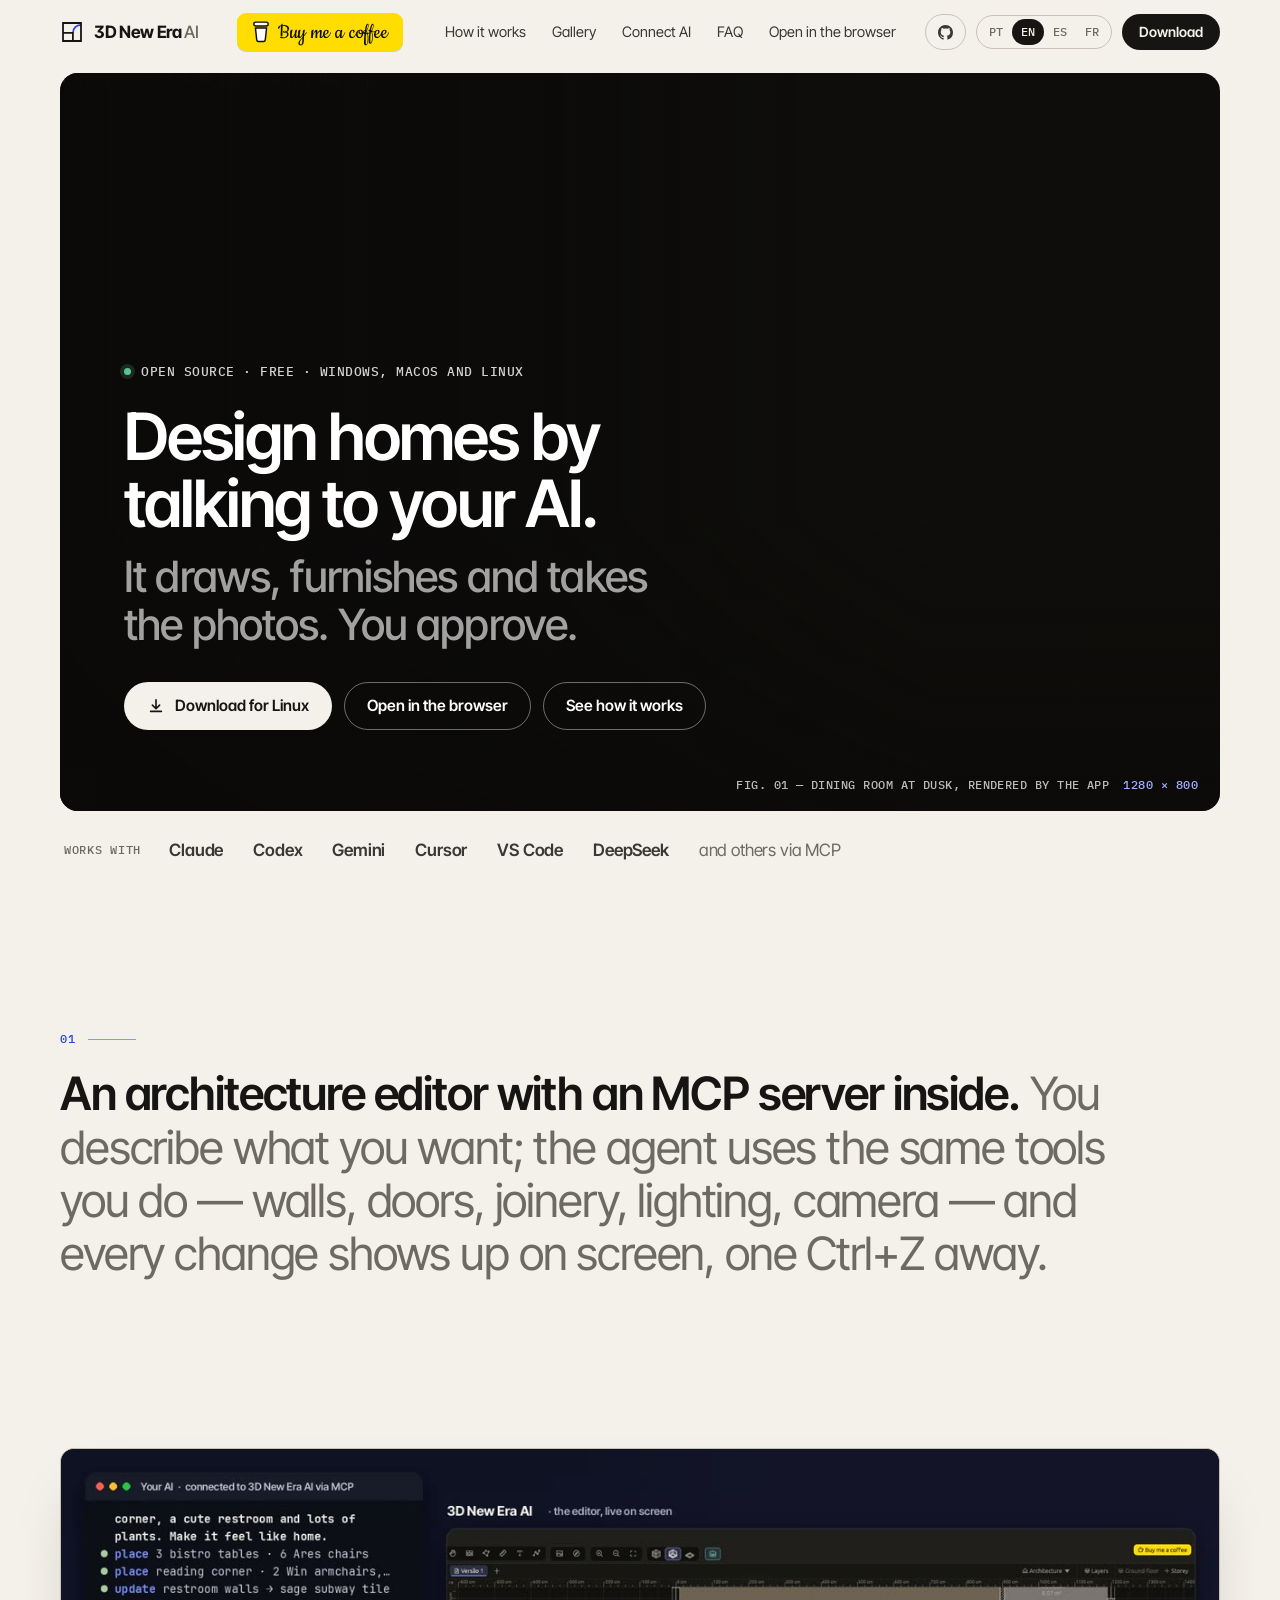
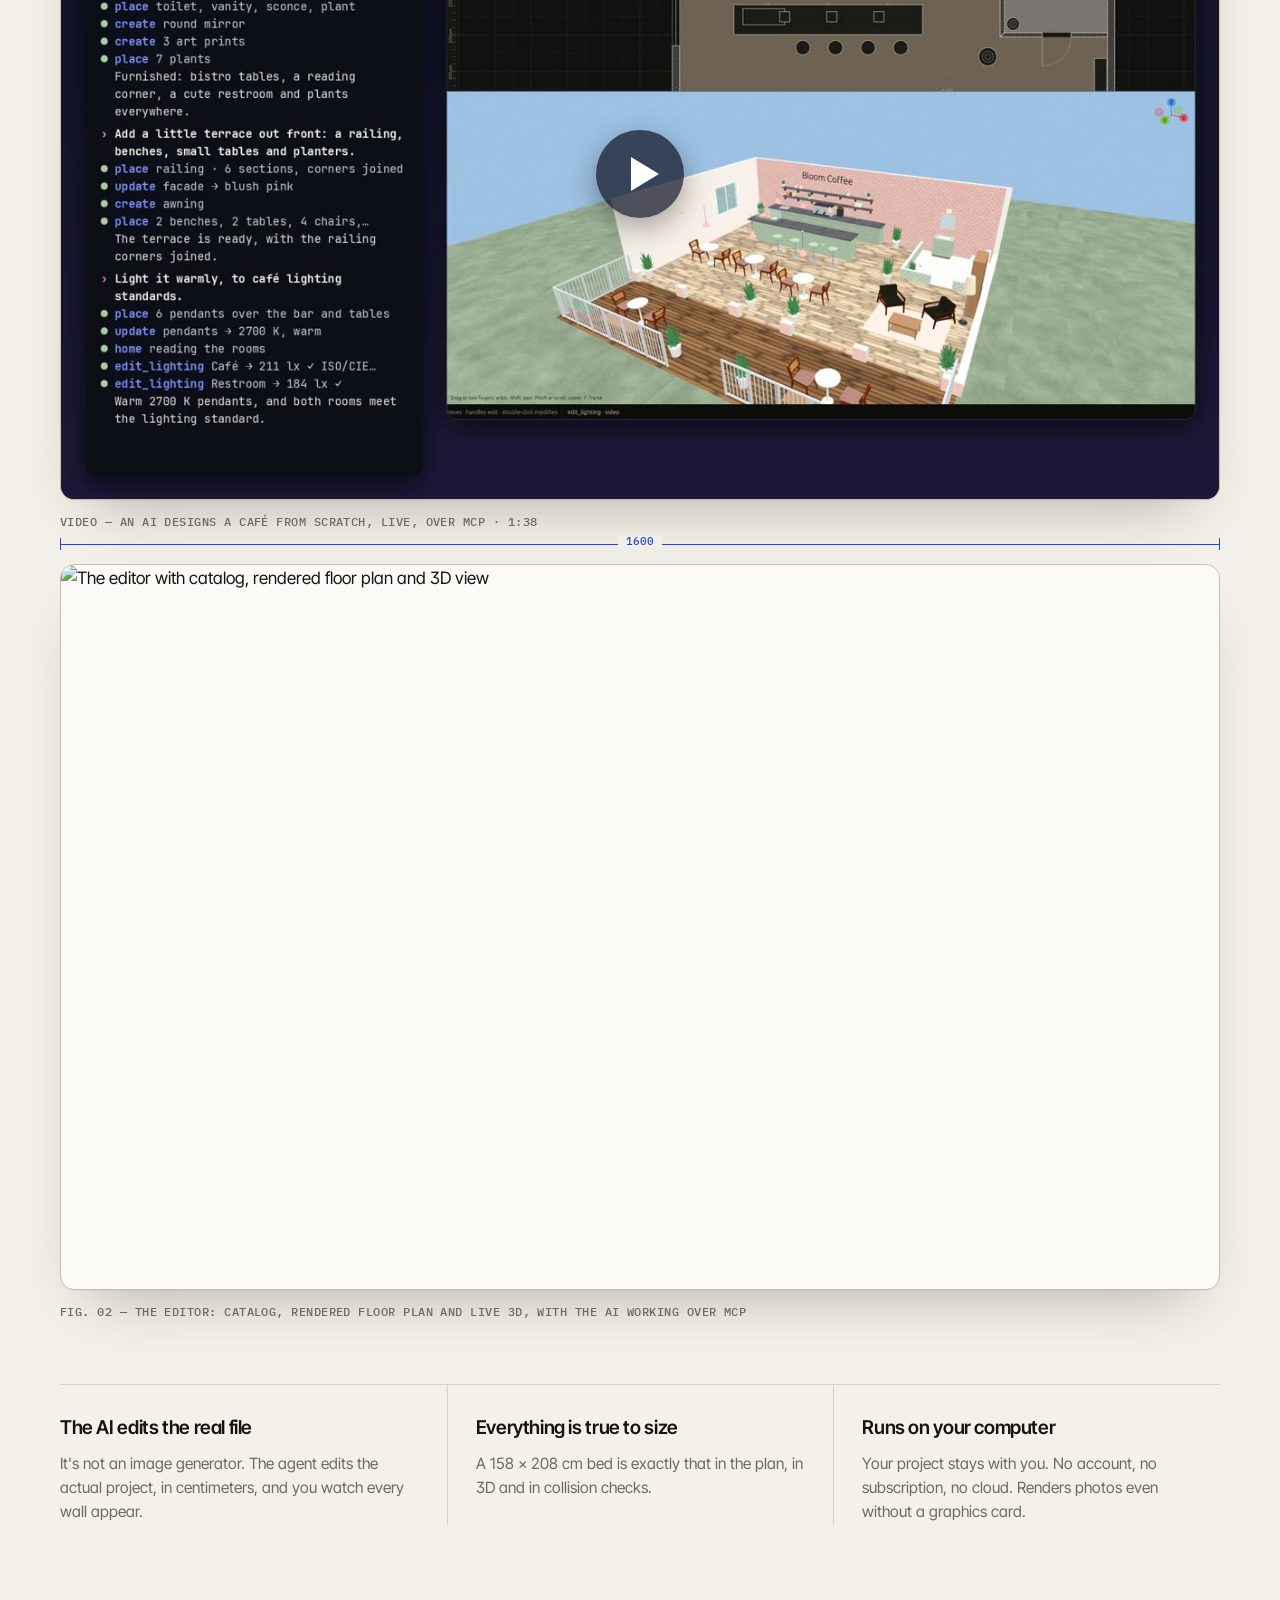
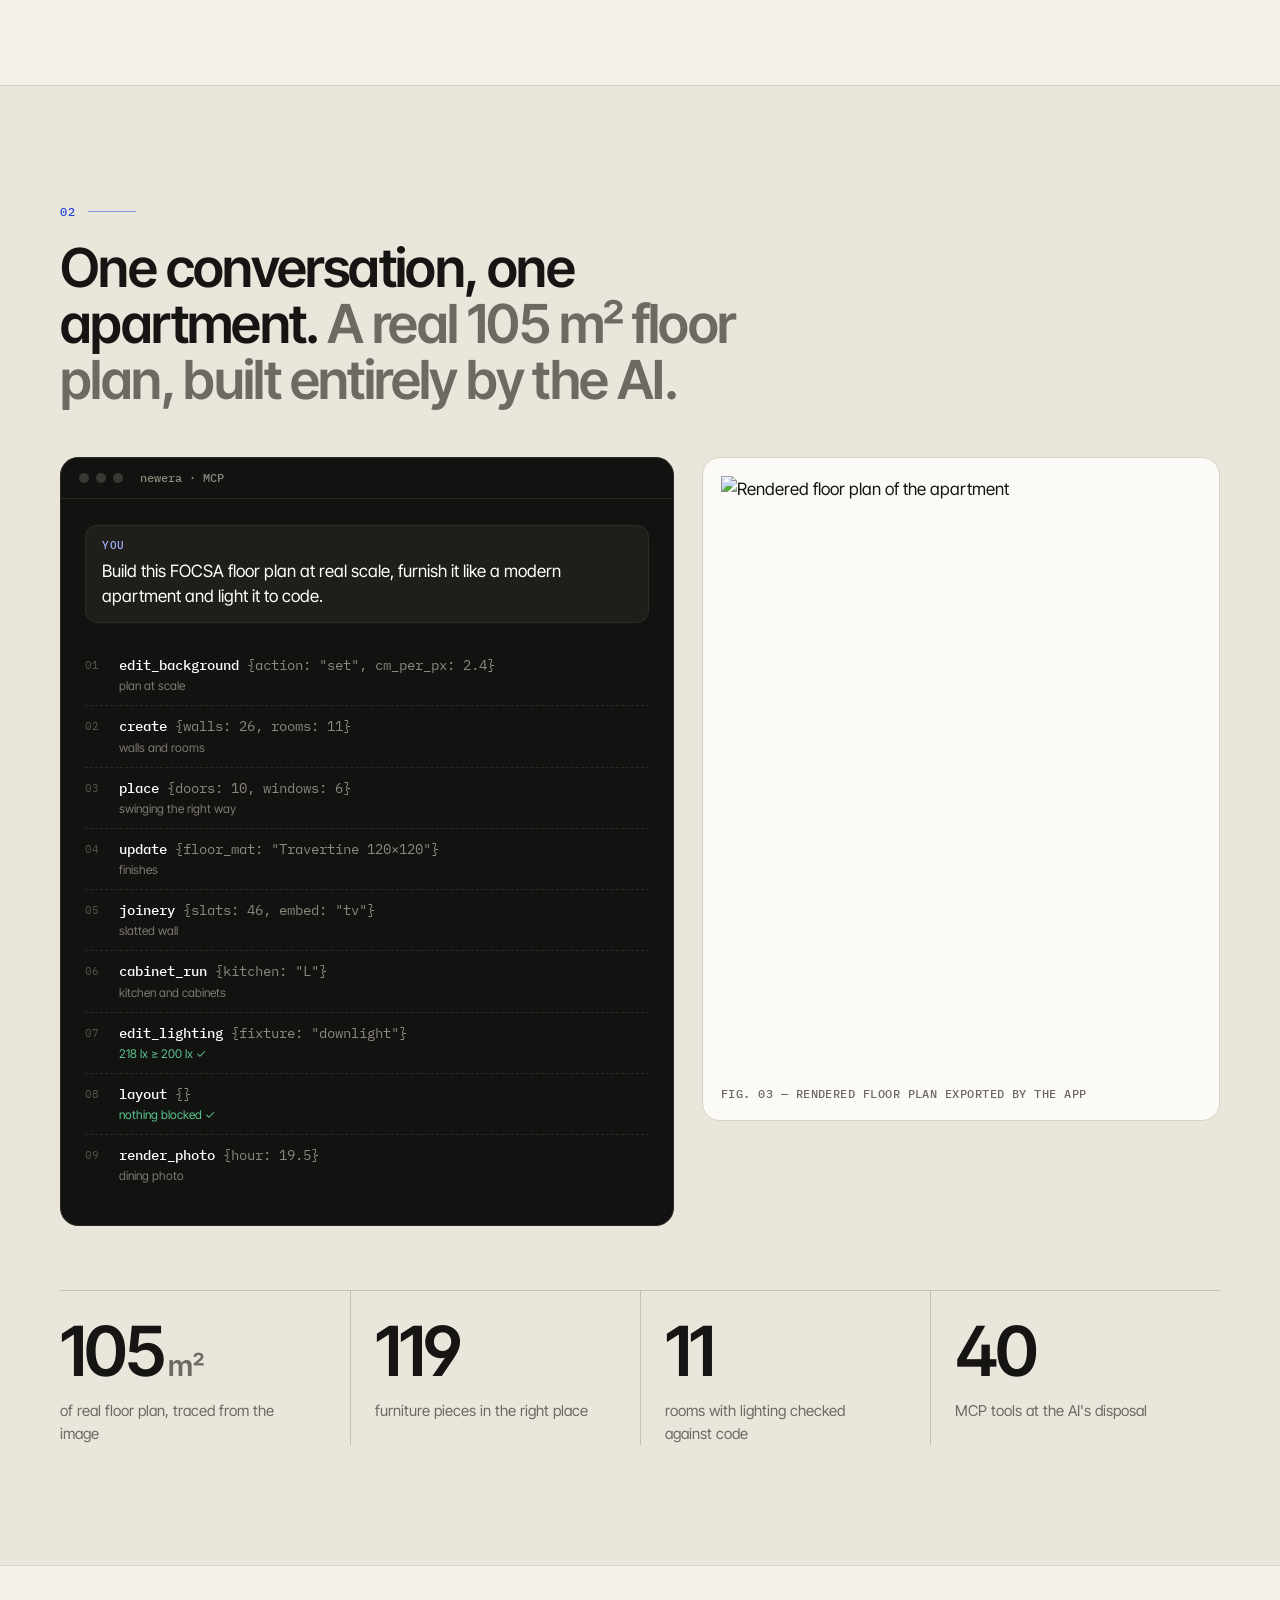
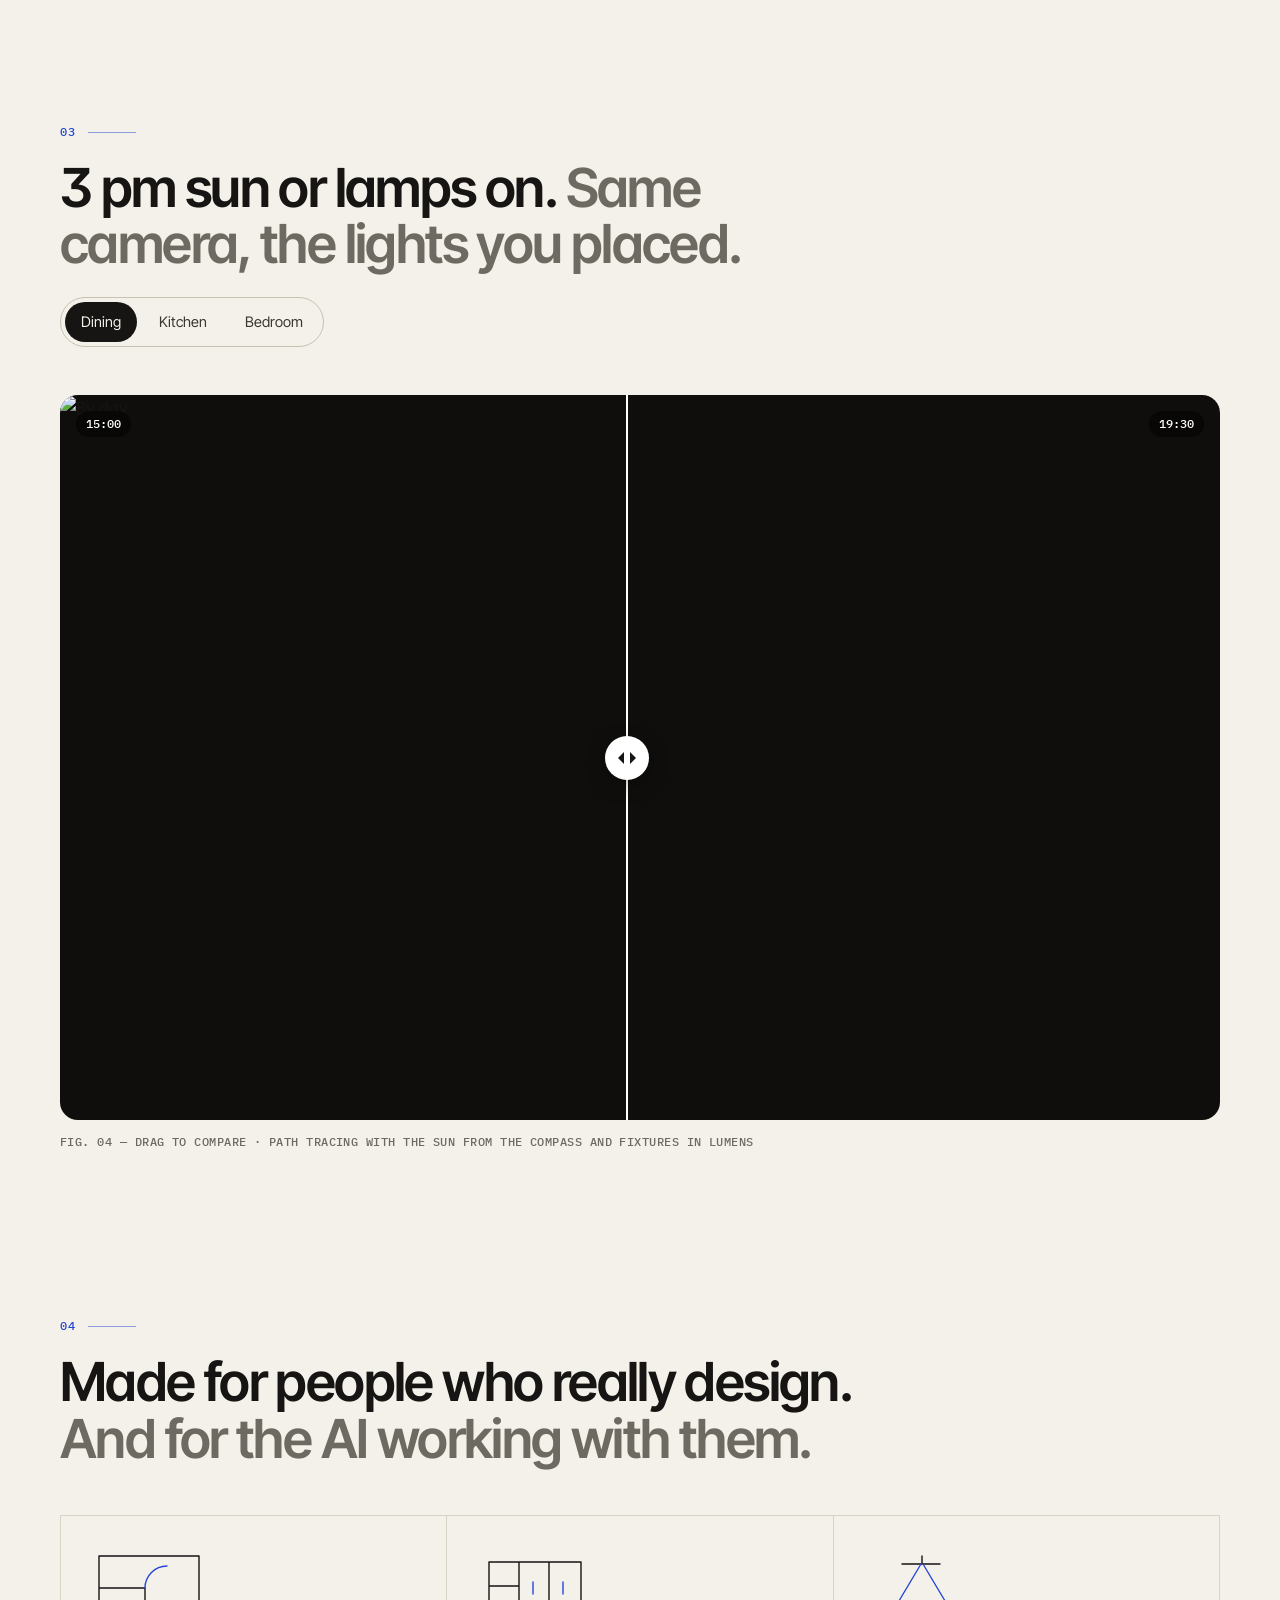
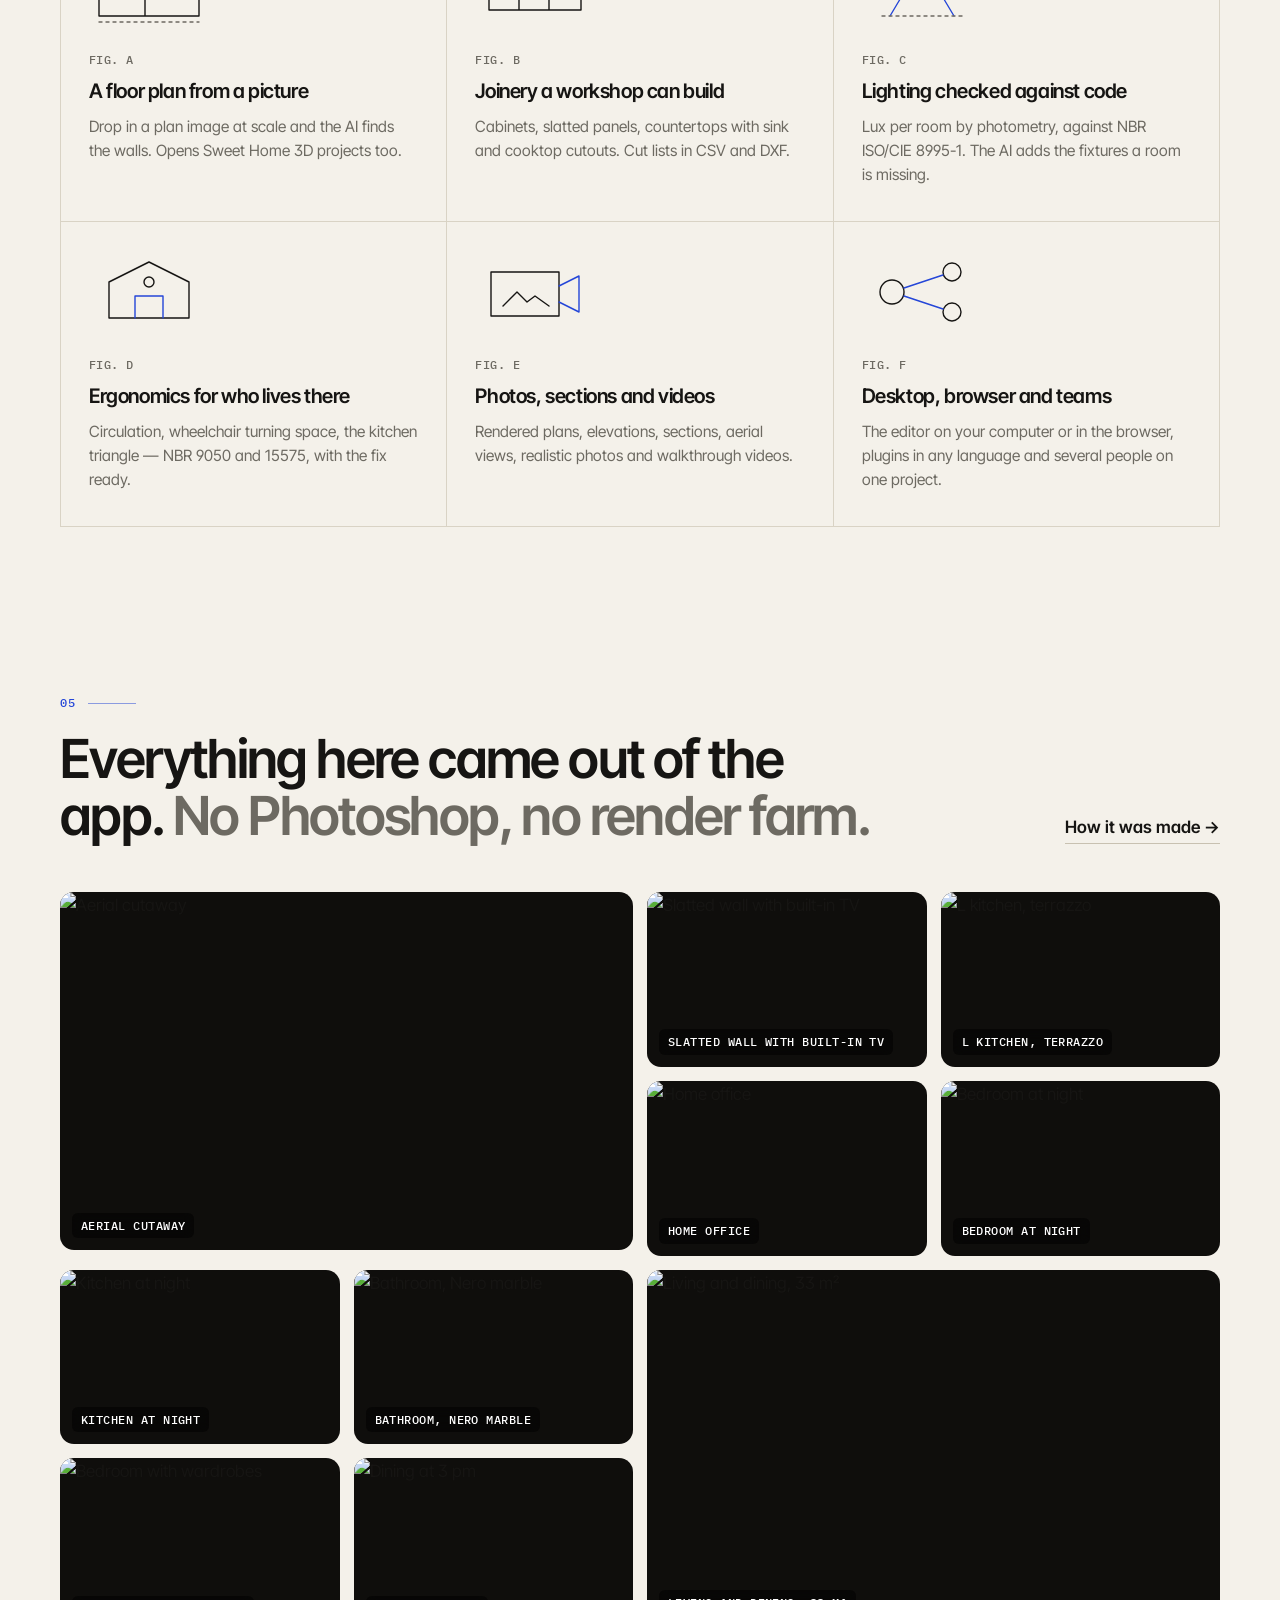
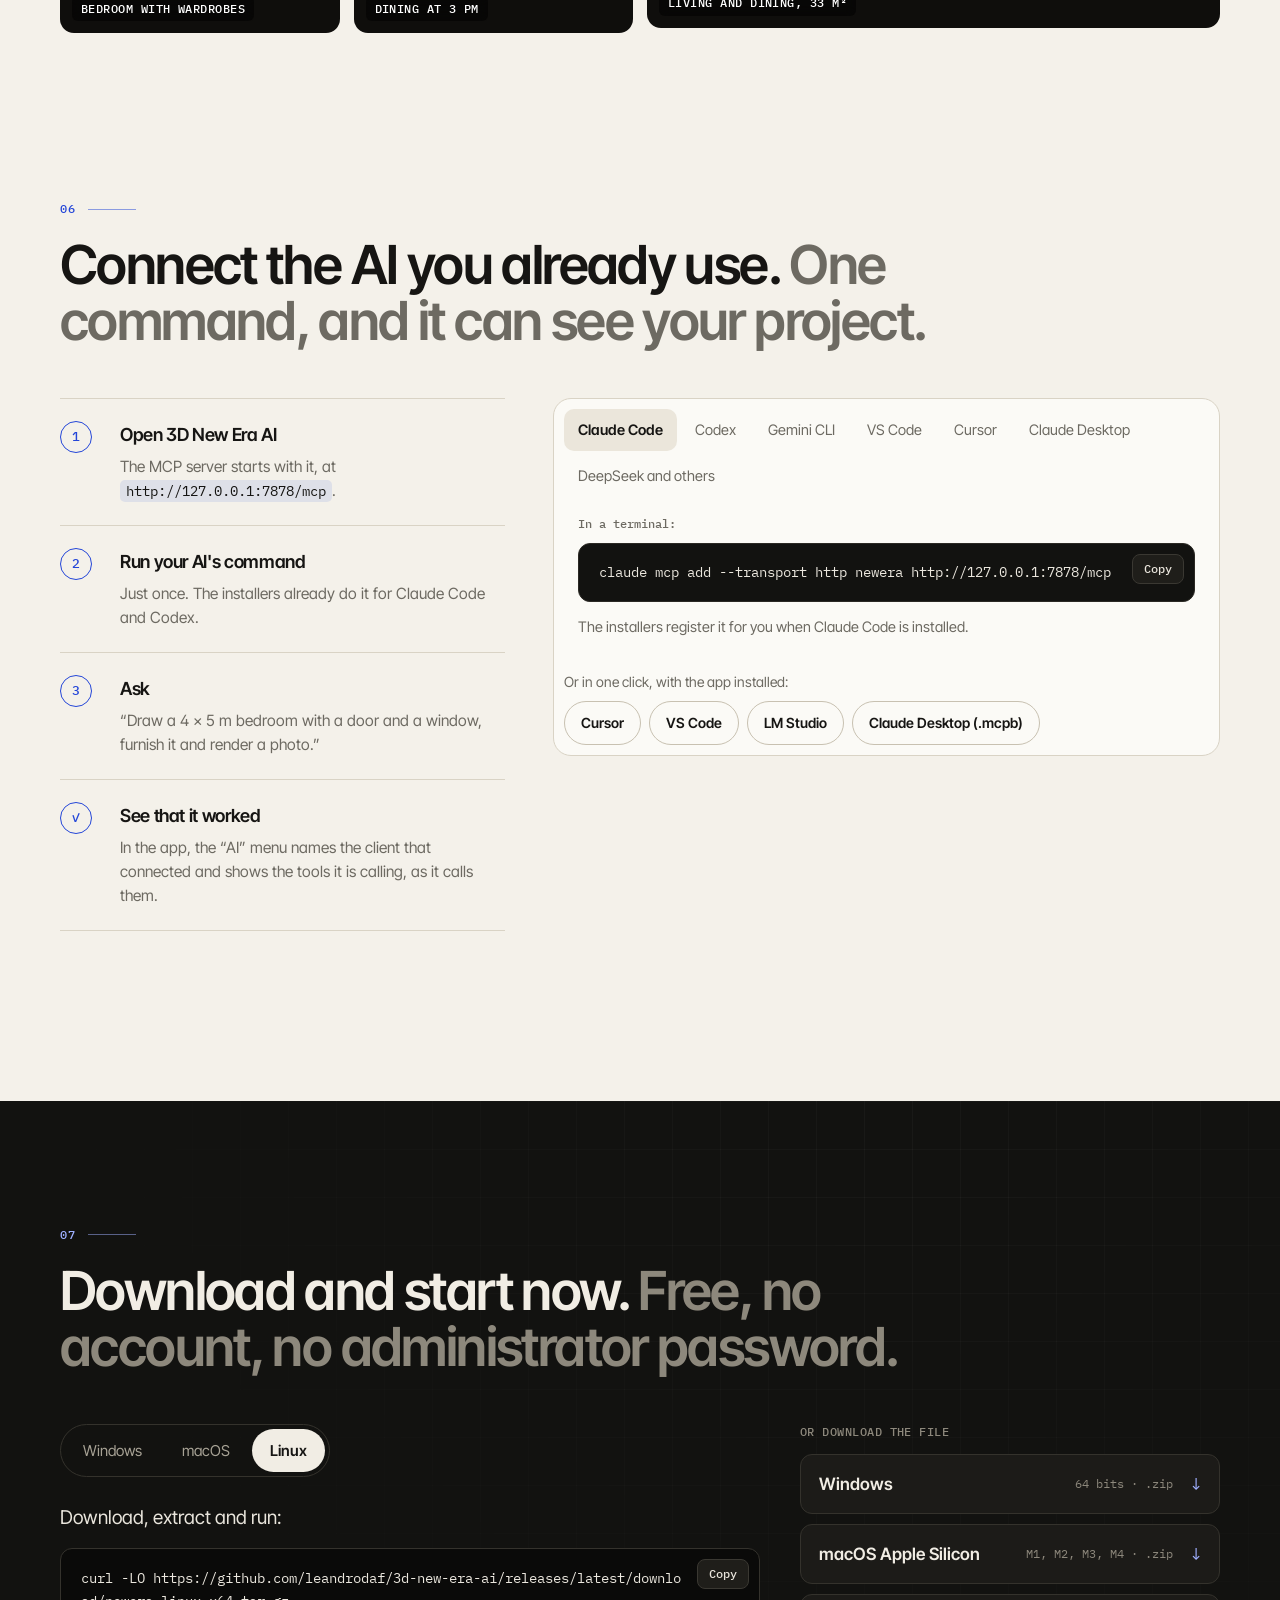
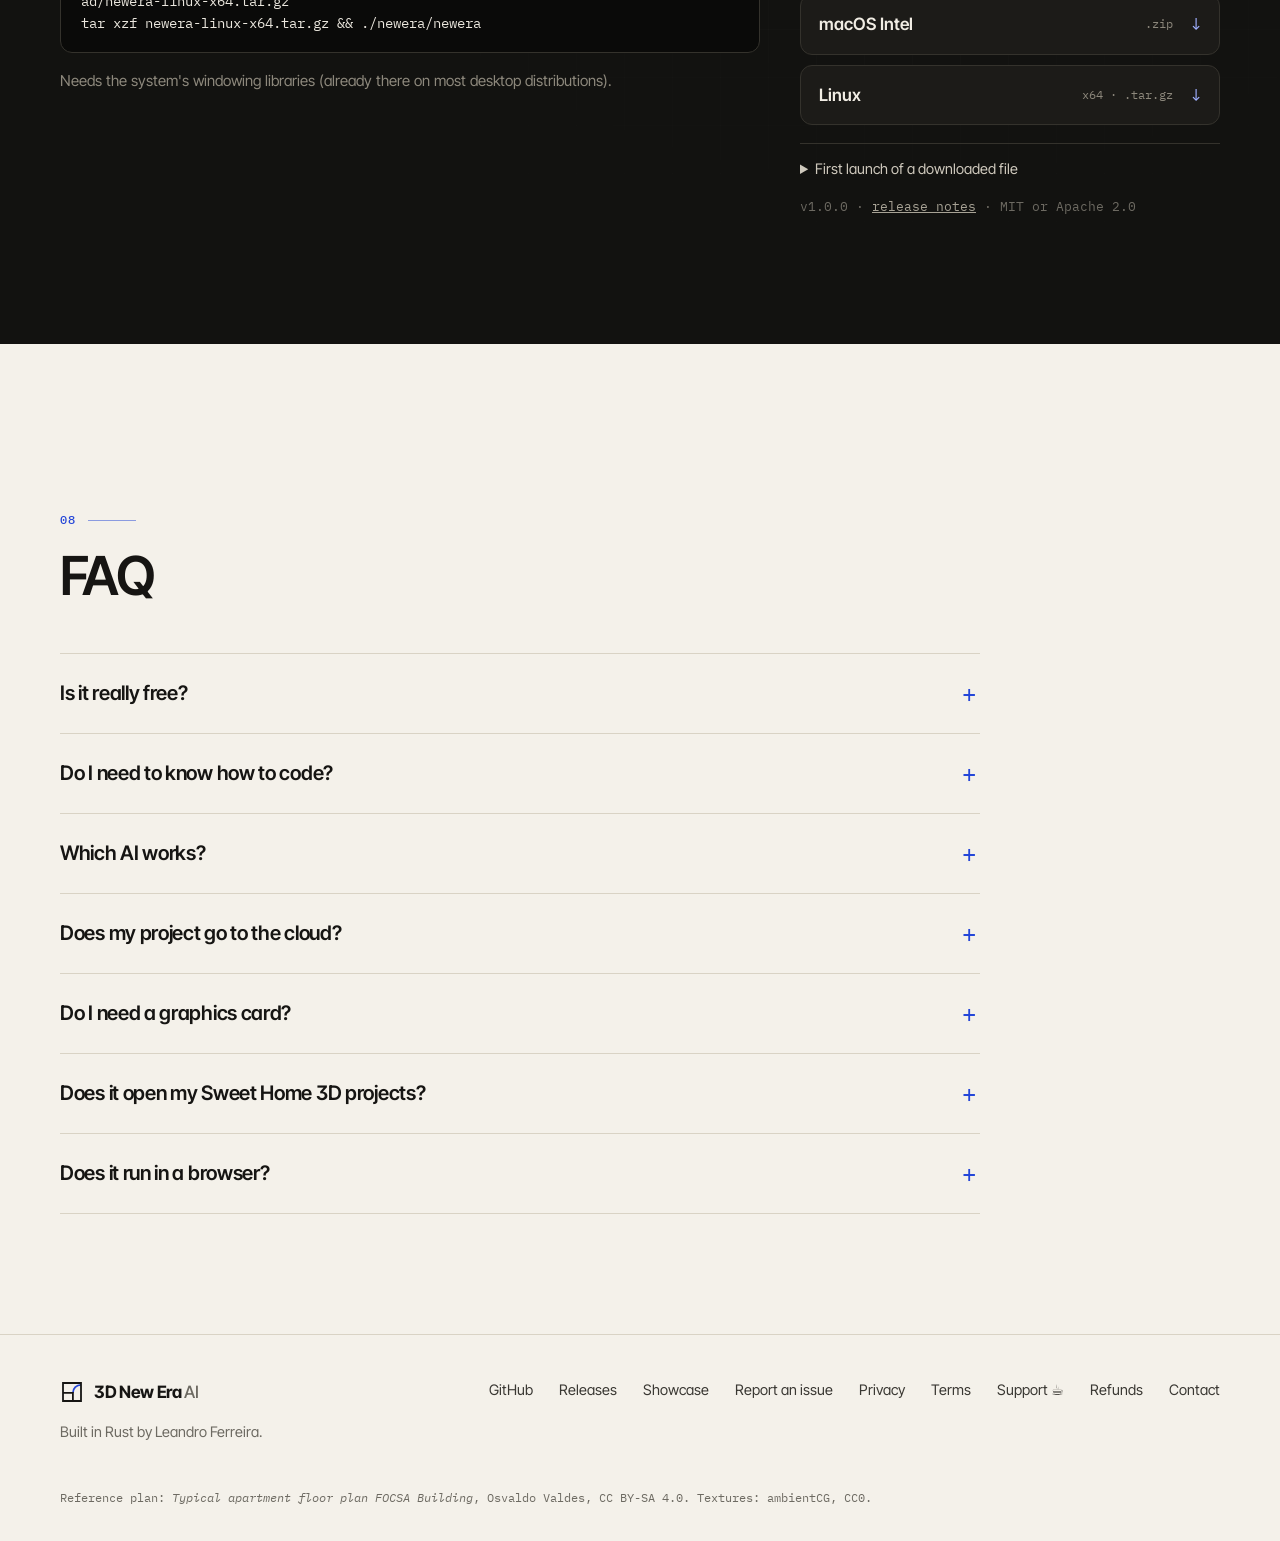
==== commit bb6f8ed7: "feat(site): the landing page shows the demo video Between the statement and the editor screenshot, t" ====
--- a/site/index.html
+++ b/site/index.html
@@ -254,6 +254,18 @@
     </p>
   </section>
 
+  <!-- DEMO VIDEO: a poster and a link until it is clicked, so the page loads
+       nothing from YouTube for a visitor who never plays it. -->
+  <section class="demo wrap">
+    <figure class="demo__shot">
+      <a class="demo__play" href="https://www.youtube.com/watch?v=xg74ic_8qeA" data-youtube="xg74ic_8qeA" target="_blank" rel="noopener" data-i18n-label="aria.video" aria-label="Assistir: uma IA projeta um café em 3D, ao vivo (1:38)">
+        <img src="demo-poster.jpg" data-i18n-alt="alt.video" alt="Uma IA projeta um café no editor, com o terminal da conversa ao lado" width="1280" height="720" loading="lazy">
+        <span class="demo__button" aria-hidden="true"></span>
+      </a>
+    </figure>
+    <p class="fig" data-i18n="demo.fig">VÍDEO — Uma IA projeta um café do zero, ao vivo, pelo MCP · 1:38</p>
+  </section>
+
   <!-- PRODUCT -->
   <section class="product wrap">
     <div class="dim dim--top" aria-hidden="true"><span>1600</span></div>
--- a/site/styles.css
+++ b/site/styles.css
@@ -206,6 +206,13 @@
 
 /* Product shot with dimension lines */
 .product { position: relative; padding-top: 34px; }
+.demo { padding-top: clamp(40px, 6vw, 80px); }
+.demo__shot { margin: 0; border-radius: 14px; overflow: hidden; border: 1px solid var(--rule-2); box-shadow: 0 1px 0 rgba(0,0,0,0.04), 0 30px 60px -30px rgba(40, 32, 20, 0.35); background: #0f1224; aspect-ratio: 16 / 9; }
+.demo__play { position: relative; display: block; height: 100%; }
+.demo__play img, .demo__shot iframe { display: block; width: 100%; height: 100%; border: 0; object-fit: cover; }
+.demo__button { position: absolute; left: 50%; top: 50%; width: 88px; height: 88px; margin: -44px 0 0 -44px; border-radius: 50%; background: rgba(15, 18, 36, 0.72); box-shadow: 0 10px 30px rgba(0, 0, 0, 0.35); transition: transform 0.15s ease, background 0.15s ease; }
+.demo__button::after { content: ""; position: absolute; left: 35px; top: 27px; border-style: solid; border-width: 17px 0 17px 28px; border-color: transparent transparent transparent #fff; }
+.demo__play:hover .demo__button, .demo__play:focus-visible .demo__button { transform: scale(1.06); background: rgba(15, 18, 36, 0.86); }
 .product__shot { margin: 0; border-radius: 14px; overflow: hidden; border: 1px solid var(--rule-2); box-shadow: 0 1px 0 rgba(0,0,0,0.04), 0 30px 60px -30px rgba(40, 32, 20, 0.35); background: var(--card); }
 .dim { position: absolute; color: var(--accent); font: 500 11px/1 var(--mono); }
 .dim--top { top: 8px; left: var(--gutter); right: var(--gutter); height: 12px; border-left: 1px solid; border-right: 1px solid; }
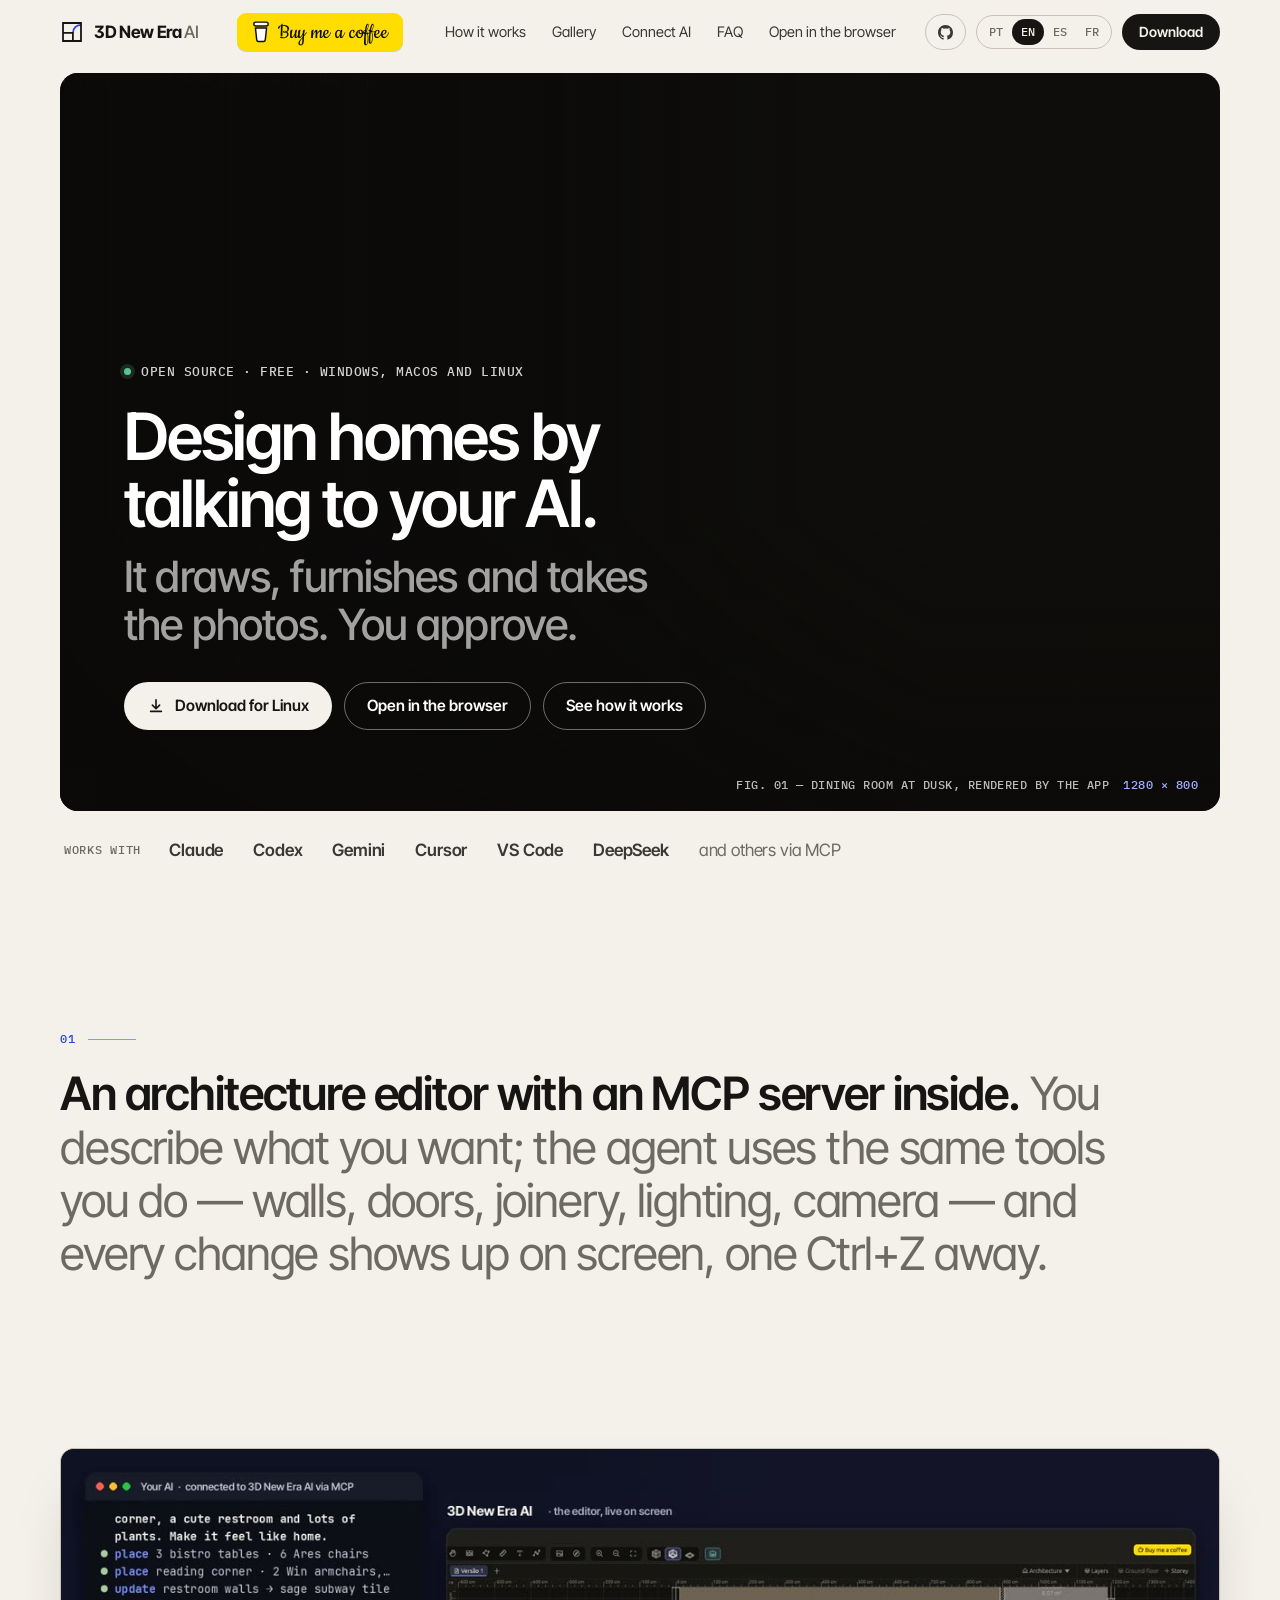
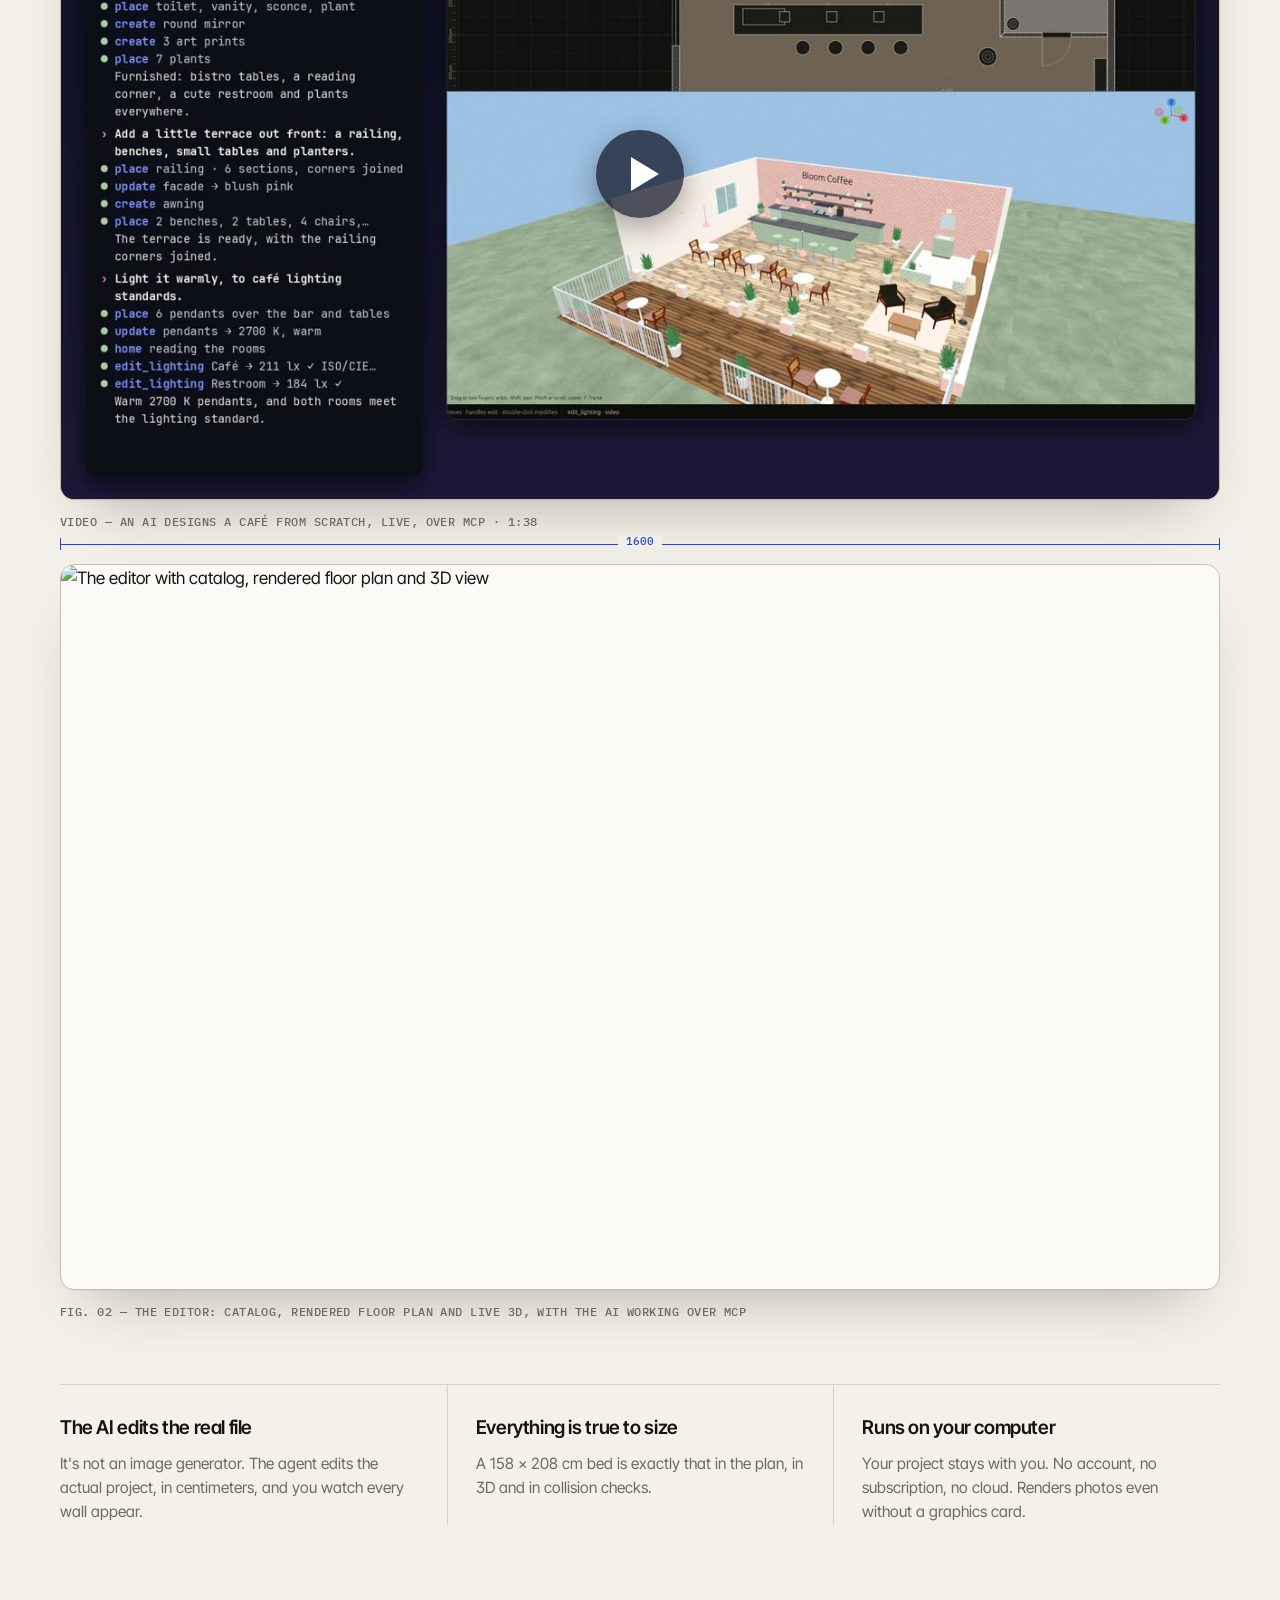
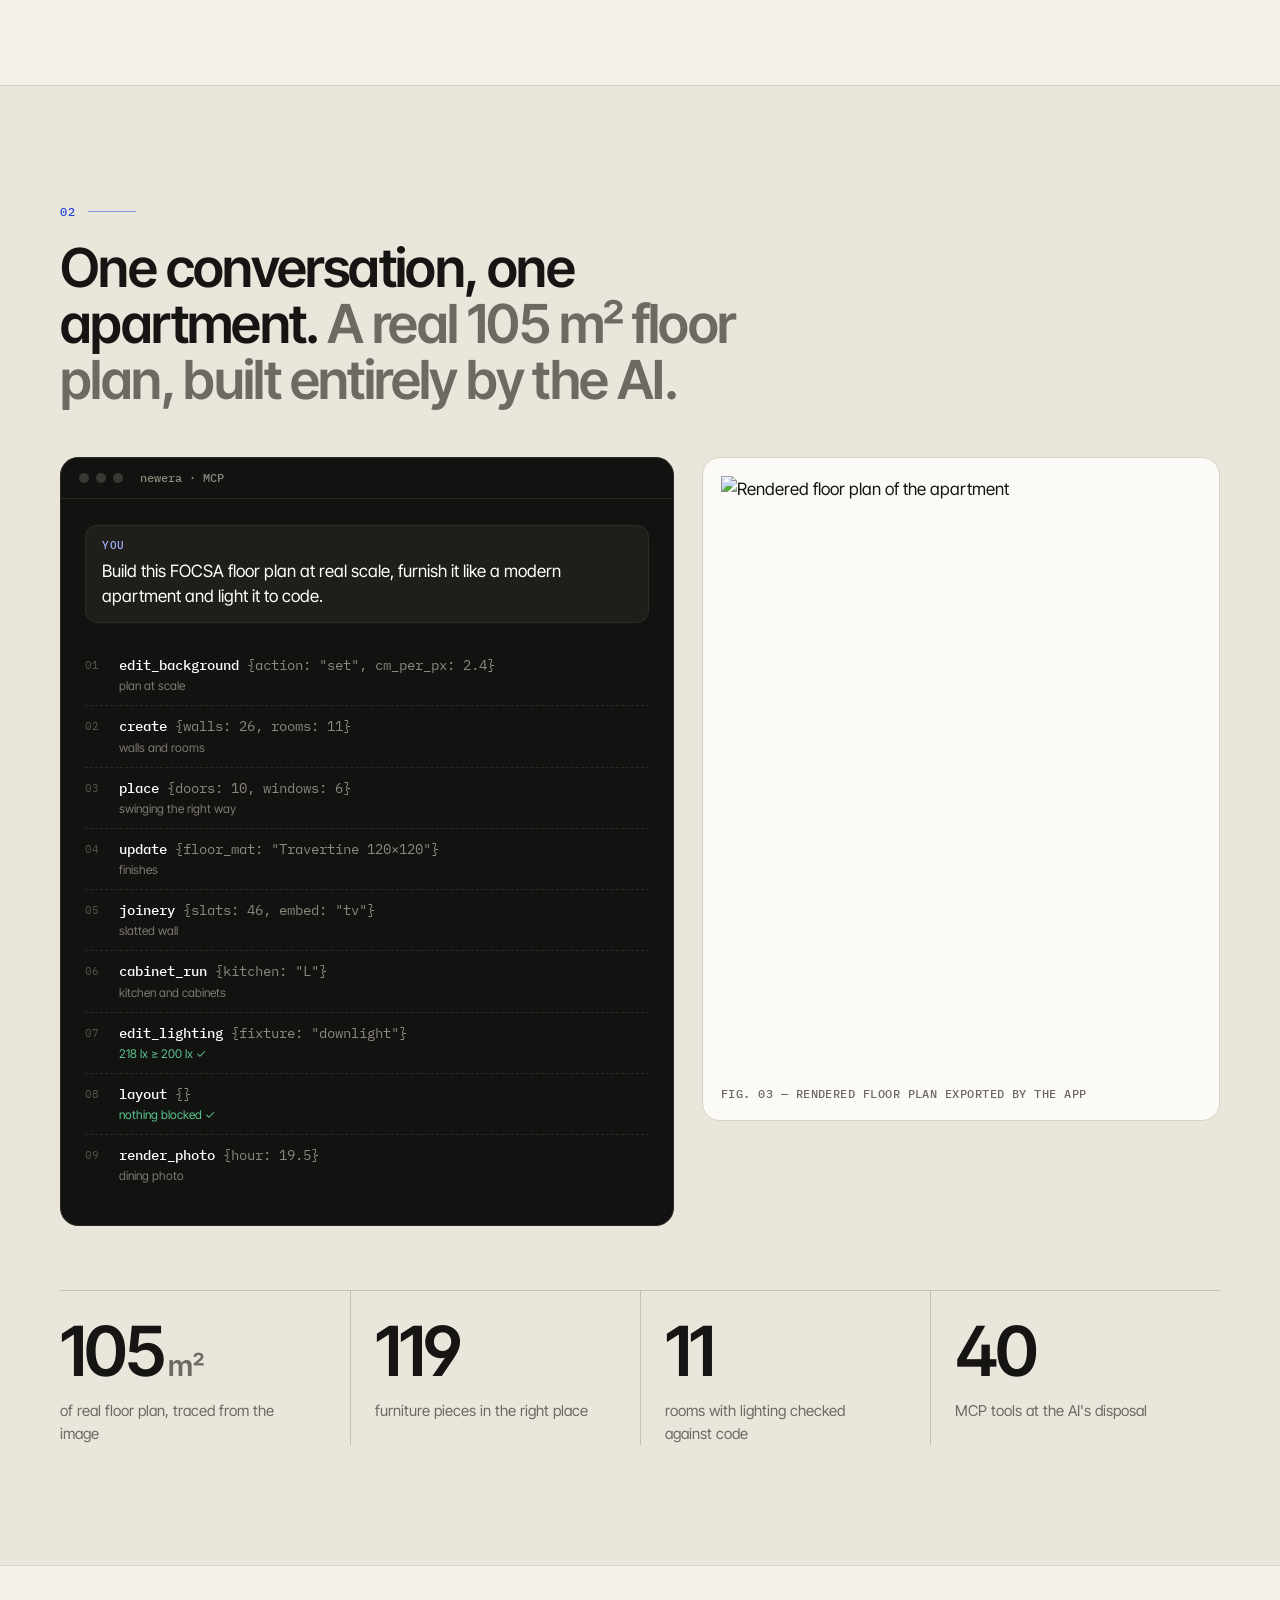
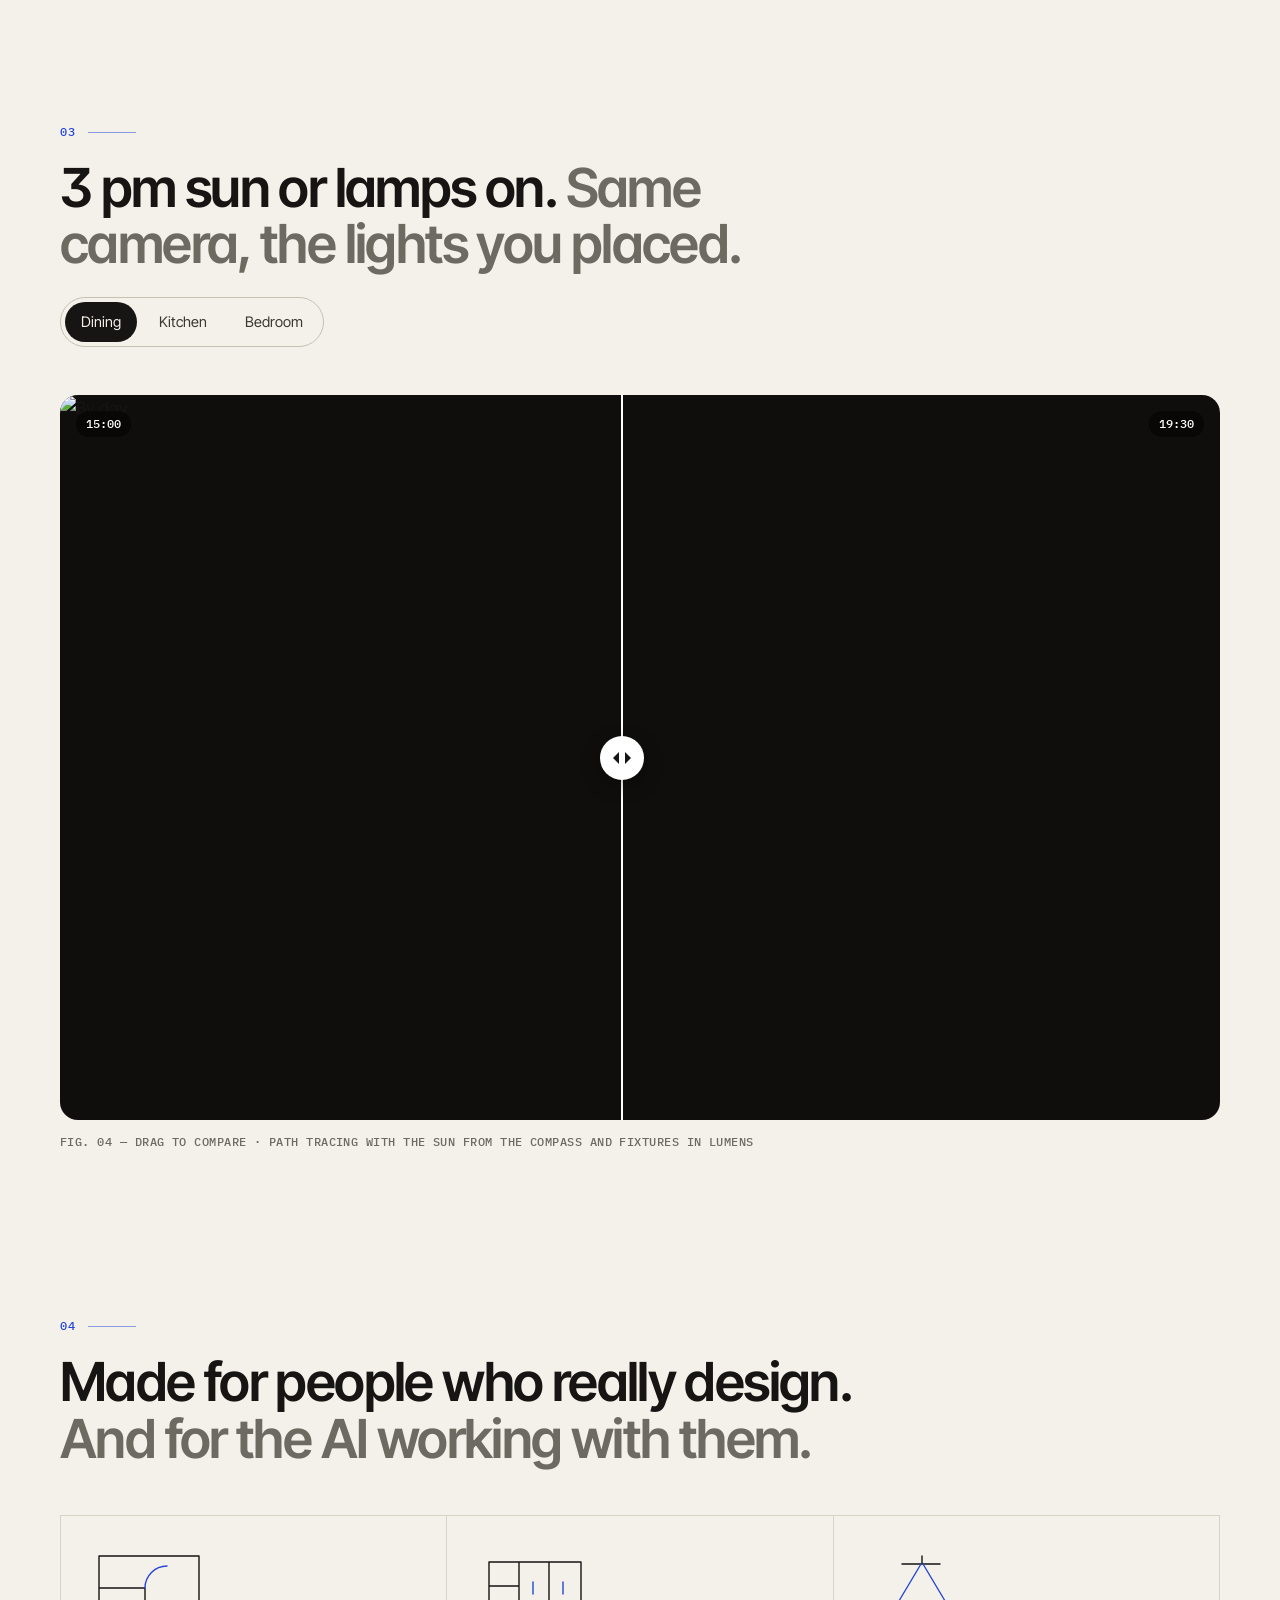
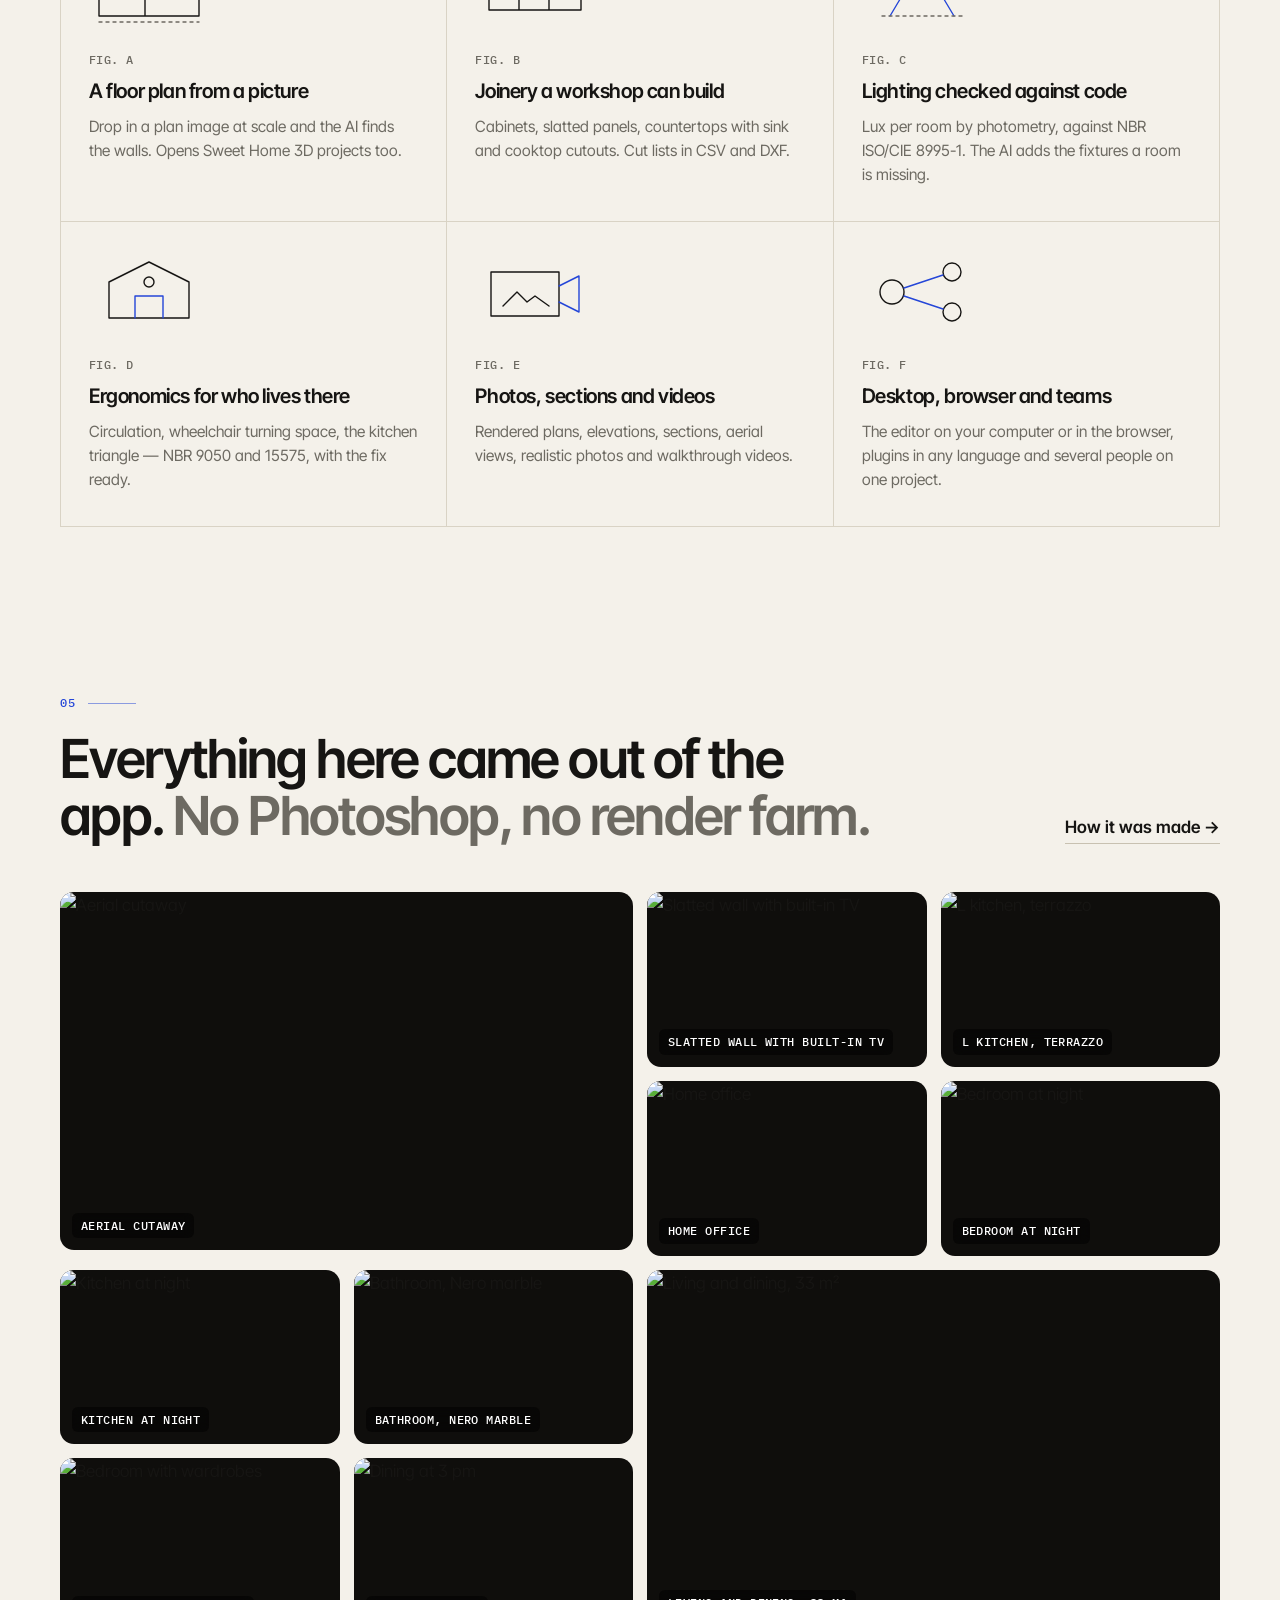
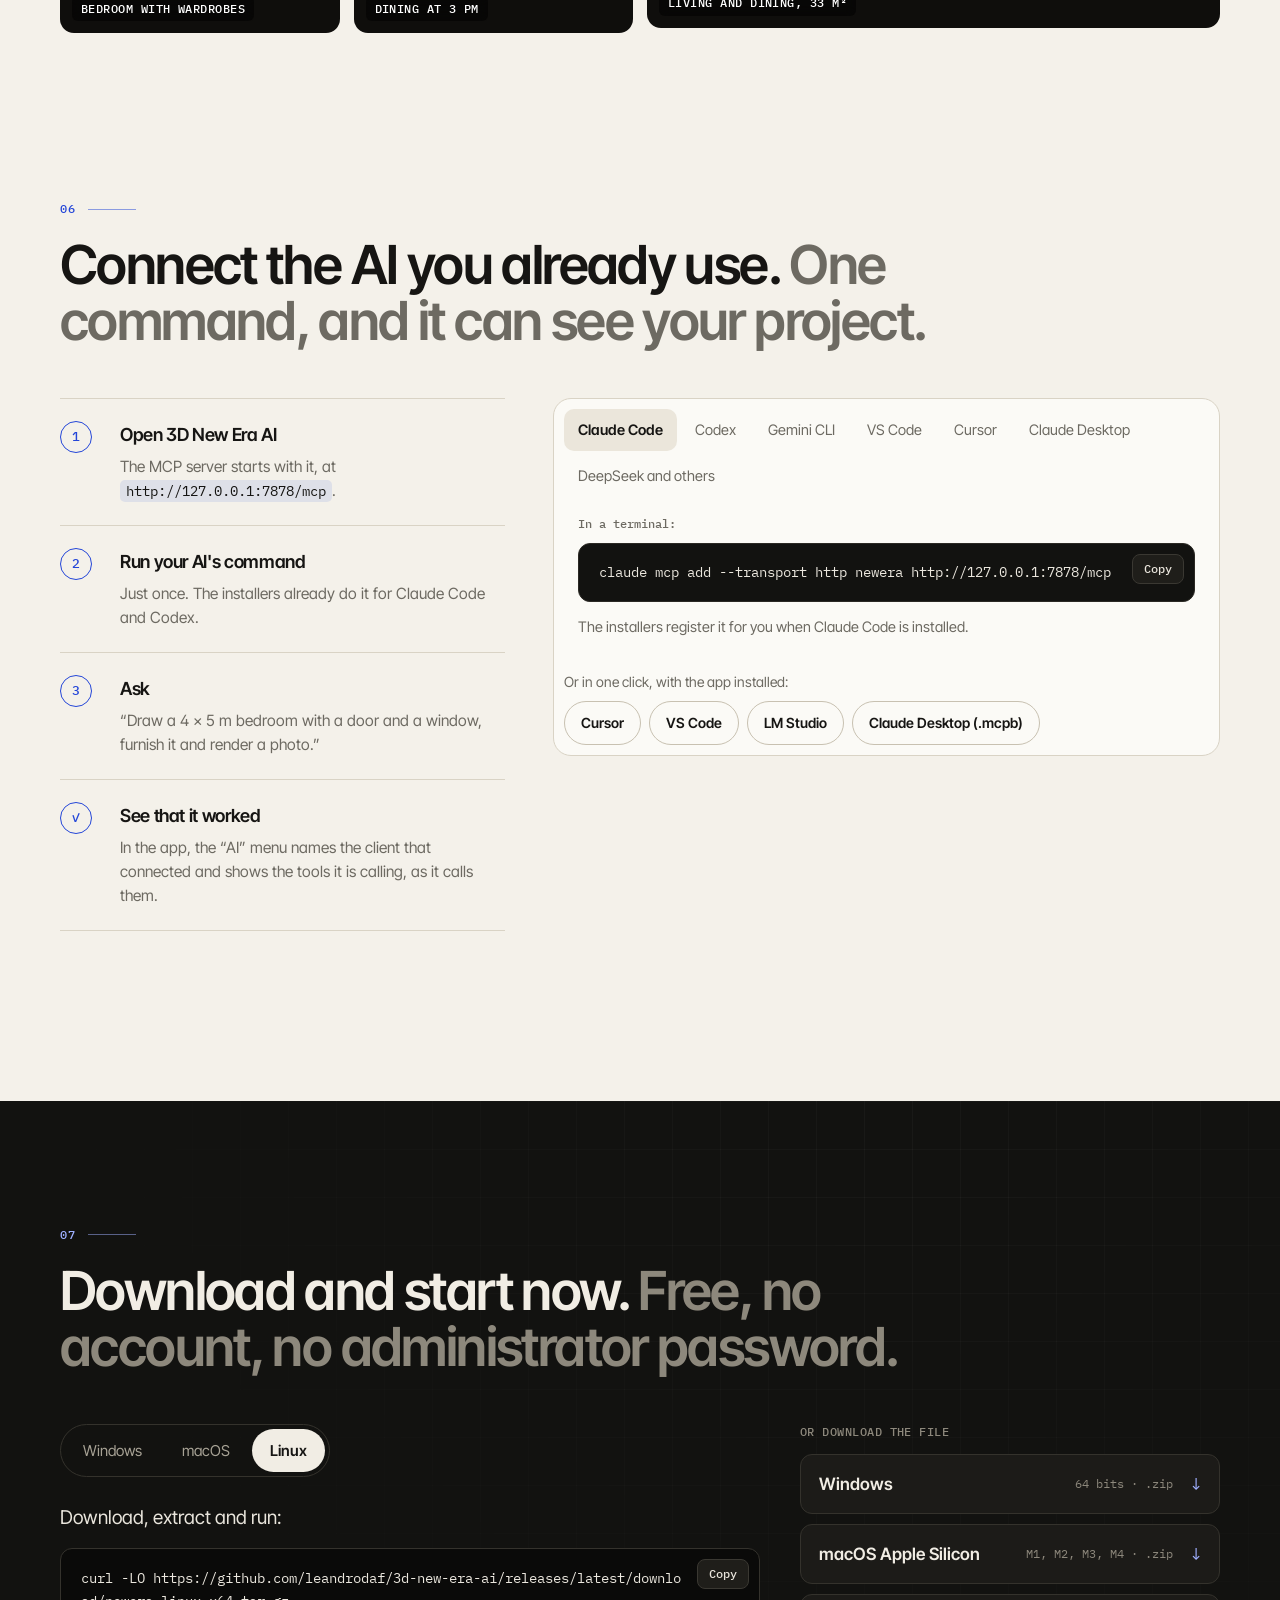
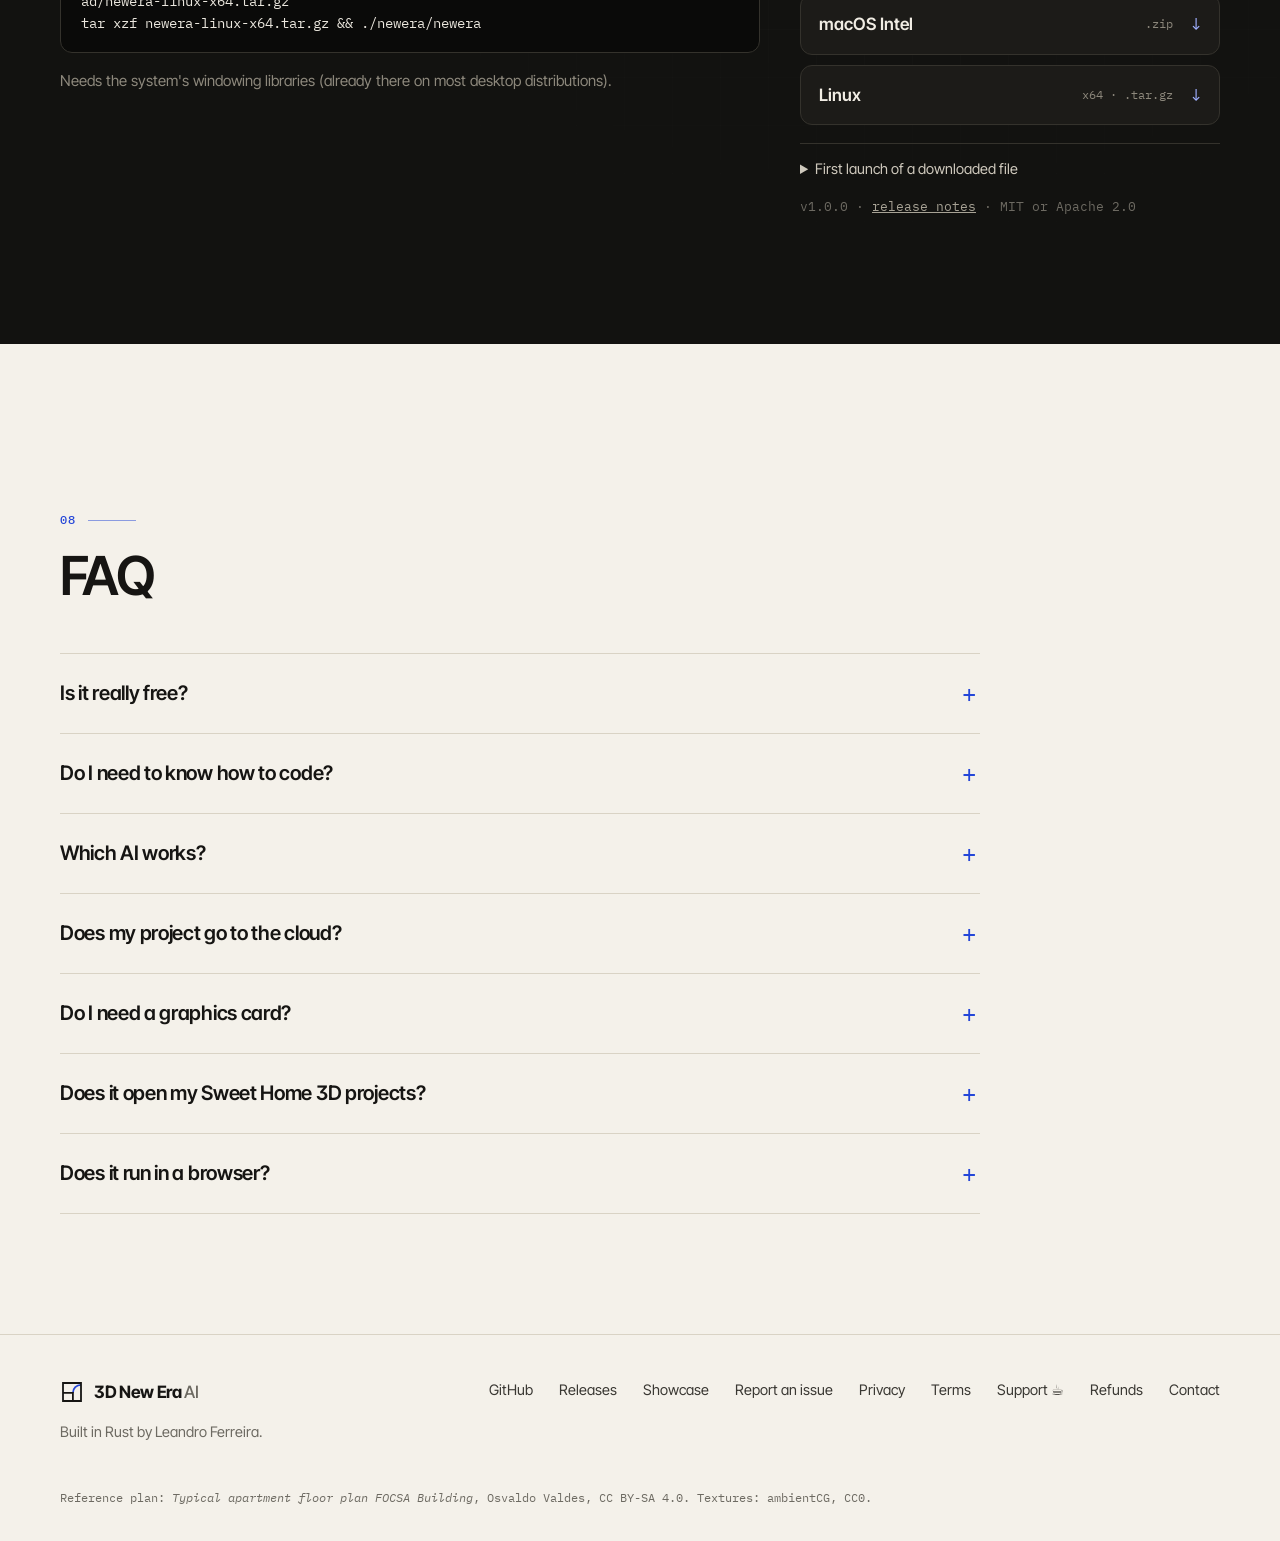
==== commit 988549d9: "feat(site): a page for people looking for a Sweet Home 3D alternative /sweet-home-3d-alternative/ an" ====
--- a/site/index.html
+++ b/site/index.html
@@ -513,7 +513,7 @@
       <details><summary data-i18n="q3">Qual IA funciona?</summary><p data-i18n="a3">Qualquer app que fale MCP: Claude Code, Claude Desktop, Codex, Gemini CLI, Cursor, VS Code, Windsurf e apps como Cline e Cherry Studio, que rodam DeepSeek, Qwen, Llama e outros modelos.</p></details>
       <details><summary data-i18n="q4">Meu projeto vai para a nuvem?</summary><p data-i18n="a4">Não. O app e o servidor MCP rodam no seu computador e só aceitam conexões da própria máquina. O projeto é um arquivo <code>.newera</code> seu.</p></details>
       <details><summary data-i18n="q5">Precisa de placa de vídeo?</summary><p data-i18n="a5">Não. O 3D usa a GPU se tiver, e as fotos são renderizadas no processador — até num servidor sem tela.</p></details>
-      <details><summary data-i18n="q6">Abre meus projetos do Sweet Home 3D?</summary><p data-i18n="a6">Sim, arquivos <code>.sh3d</code> abrem com paredes, cômodos, móveis, luzes, câmeras e pavimentos.</p></details>
+      <details><summary data-i18n="q6">Abre meus projetos do Sweet Home 3D?</summary><p data-i18n="a6">Sim, arquivos <code>.sh3d</code> abrem com paredes, cômodos, móveis, luzes, câmeras e pavimentos. <a href="/sweet-home-3d-alternative/">Comparação com o Sweet Home 3D</a> (em inglês).</p></details>
       <details><summary data-i18n="q7">Roda no navegador?</summary><p data-i18n="a7">O editor completo compila para WebAssembly e roda numa aba. O suporte oficial é <b>Chrome e Edge</b> (e Safari 26, que já tem WebGPU); onde não há WebGPU — o Firefox, hoje — ele cai para WebGL e desenha tudo, mas não garantimos. Para trabalhar mesmo, baixe o aplicativo: é ele que traz o servidor MCP para a sua IA.</p></details>
     </div>
   </section>
--- a/site/styles.css
+++ b/site/styles.css
@@ -209,6 +209,10 @@
 .demo { padding-top: clamp(40px, 6vw, 80px); }
 .demo__shot { margin: 0; border-radius: 14px; overflow: hidden; border: 1px solid var(--rule-2); box-shadow: 0 1px 0 rgba(0,0,0,0.04), 0 30px 60px -30px rgba(40, 32, 20, 0.35); background: #0f1224; aspect-ratio: 16 / 9; }
 .demo__play { position: relative; display: block; height: 100%; }
+/* YouTube's player wants 200 px of height. Below that width the 16:9 box
+   keeps the column's width and takes the height instead: a minimum on a
+   16:9 box would widen it past the screen. */
+@media (max-width: 400px) { .demo__shot { aspect-ratio: auto; height: 200px; } }
 .demo__play img, .demo__shot iframe { display: block; width: 100%; height: 100%; border: 0; object-fit: cover; }
 .demo__button { position: absolute; left: 50%; top: 50%; width: 88px; height: 88px; margin: -44px 0 0 -44px; border-radius: 50%; background: rgba(15, 18, 36, 0.72); box-shadow: 0 10px 30px rgba(0, 0, 0, 0.35); transition: transform 0.15s ease, background 0.15s ease; }
 .demo__button::after { content: ""; position: absolute; left: 35px; top: 27px; border-style: solid; border-width: 17px 0 17px 28px; border-color: transparent transparent transparent #fff; }
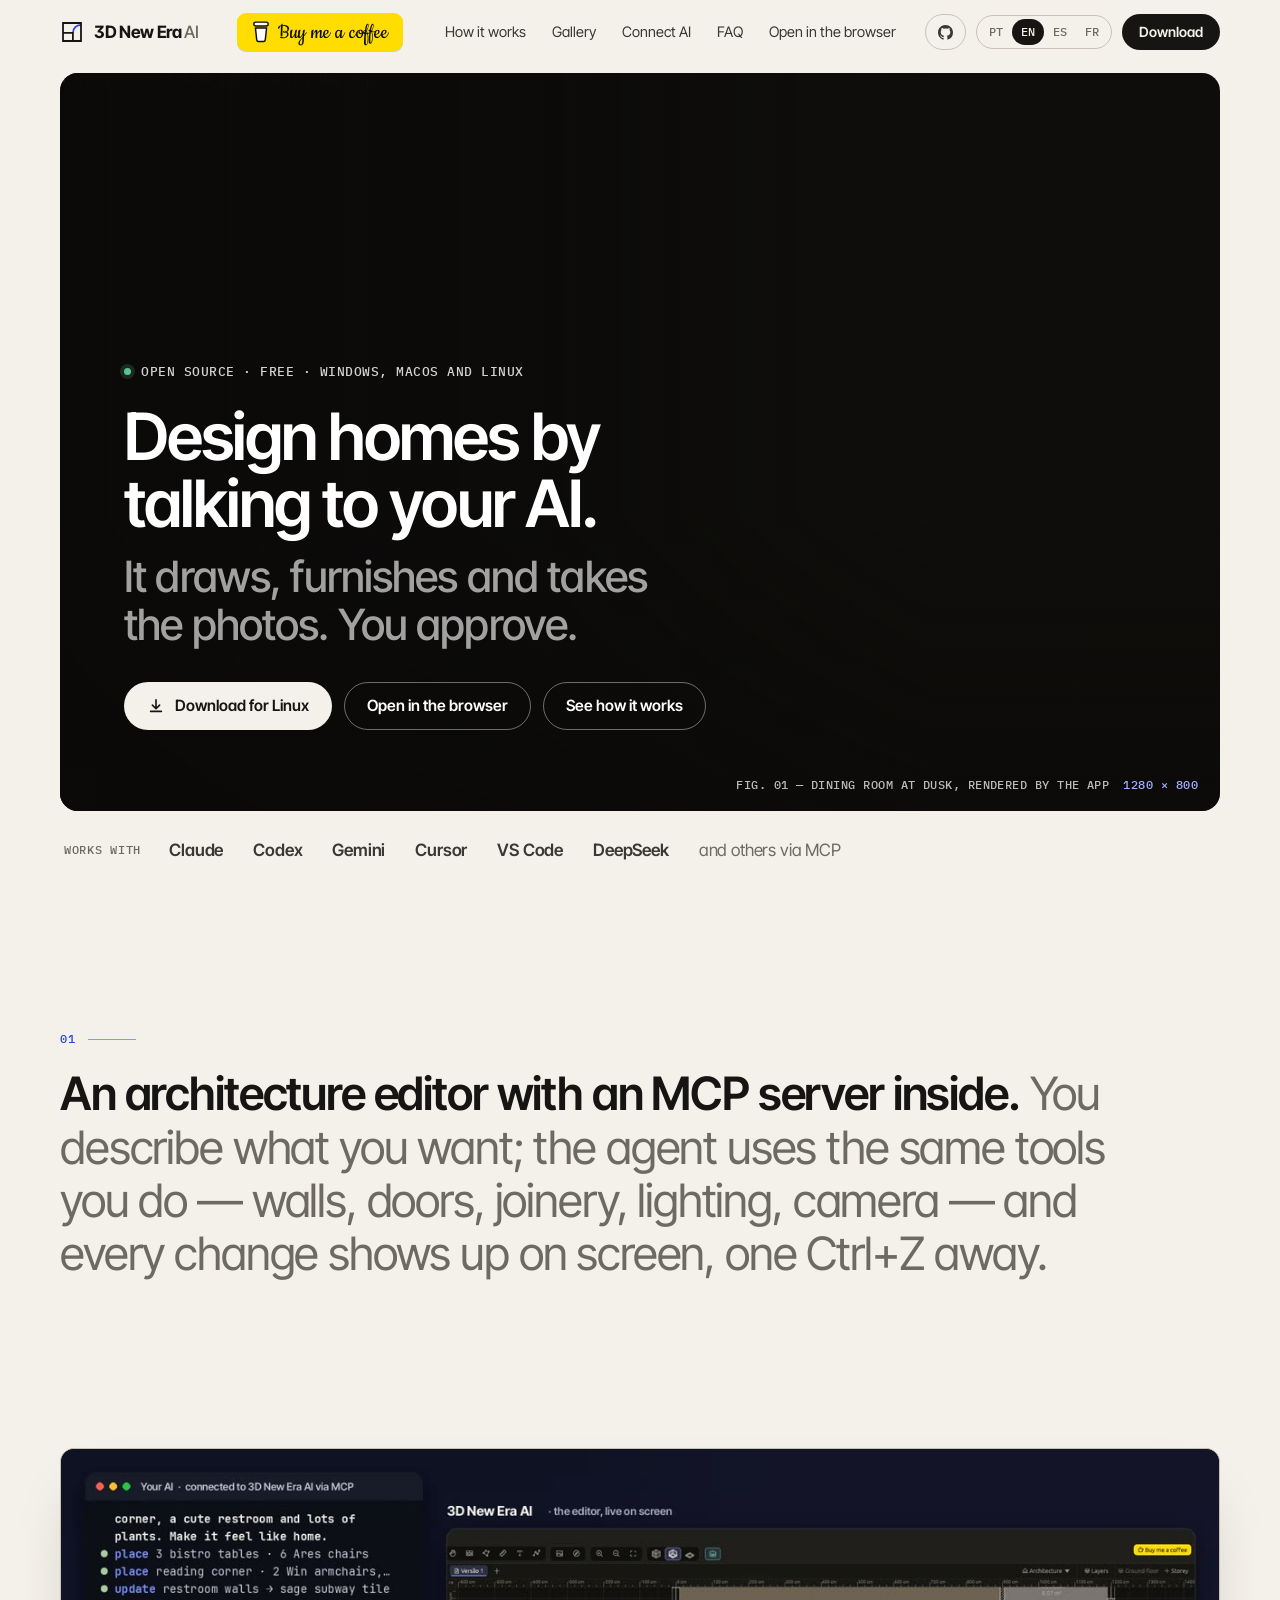
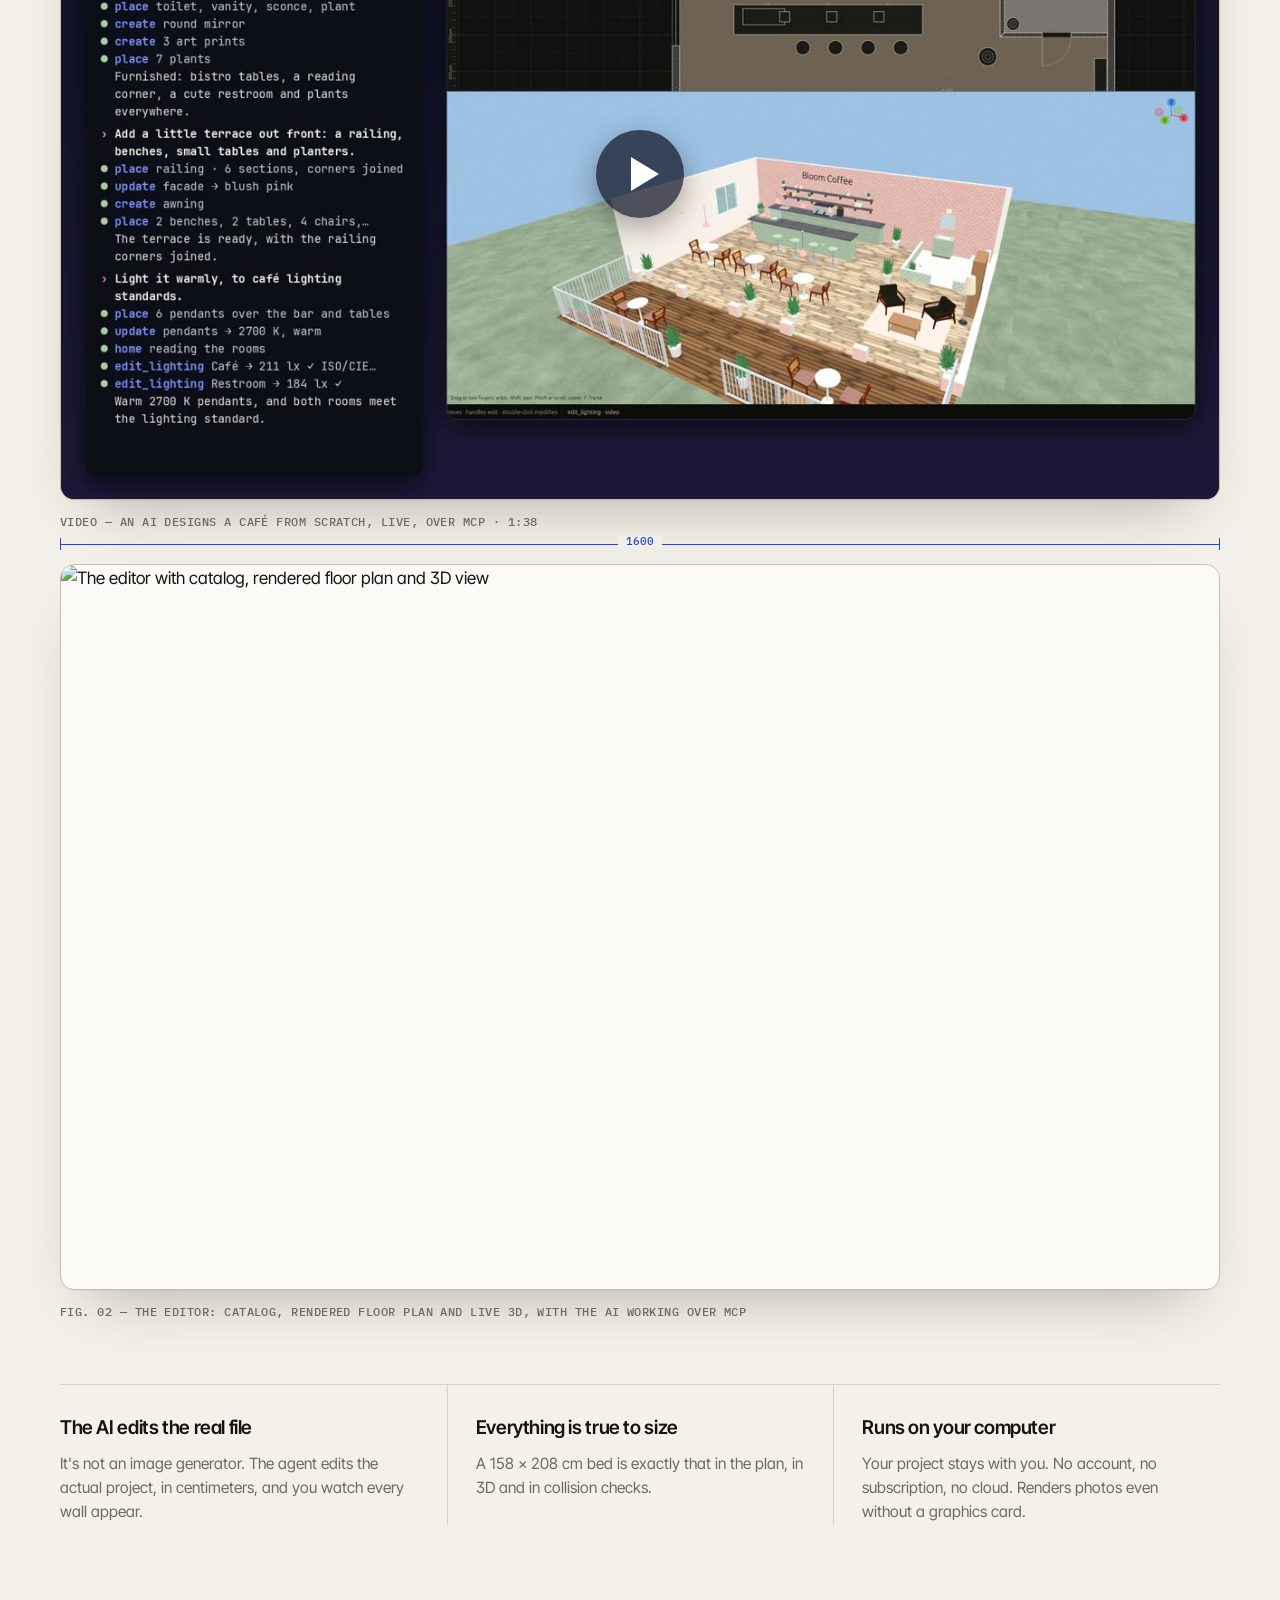
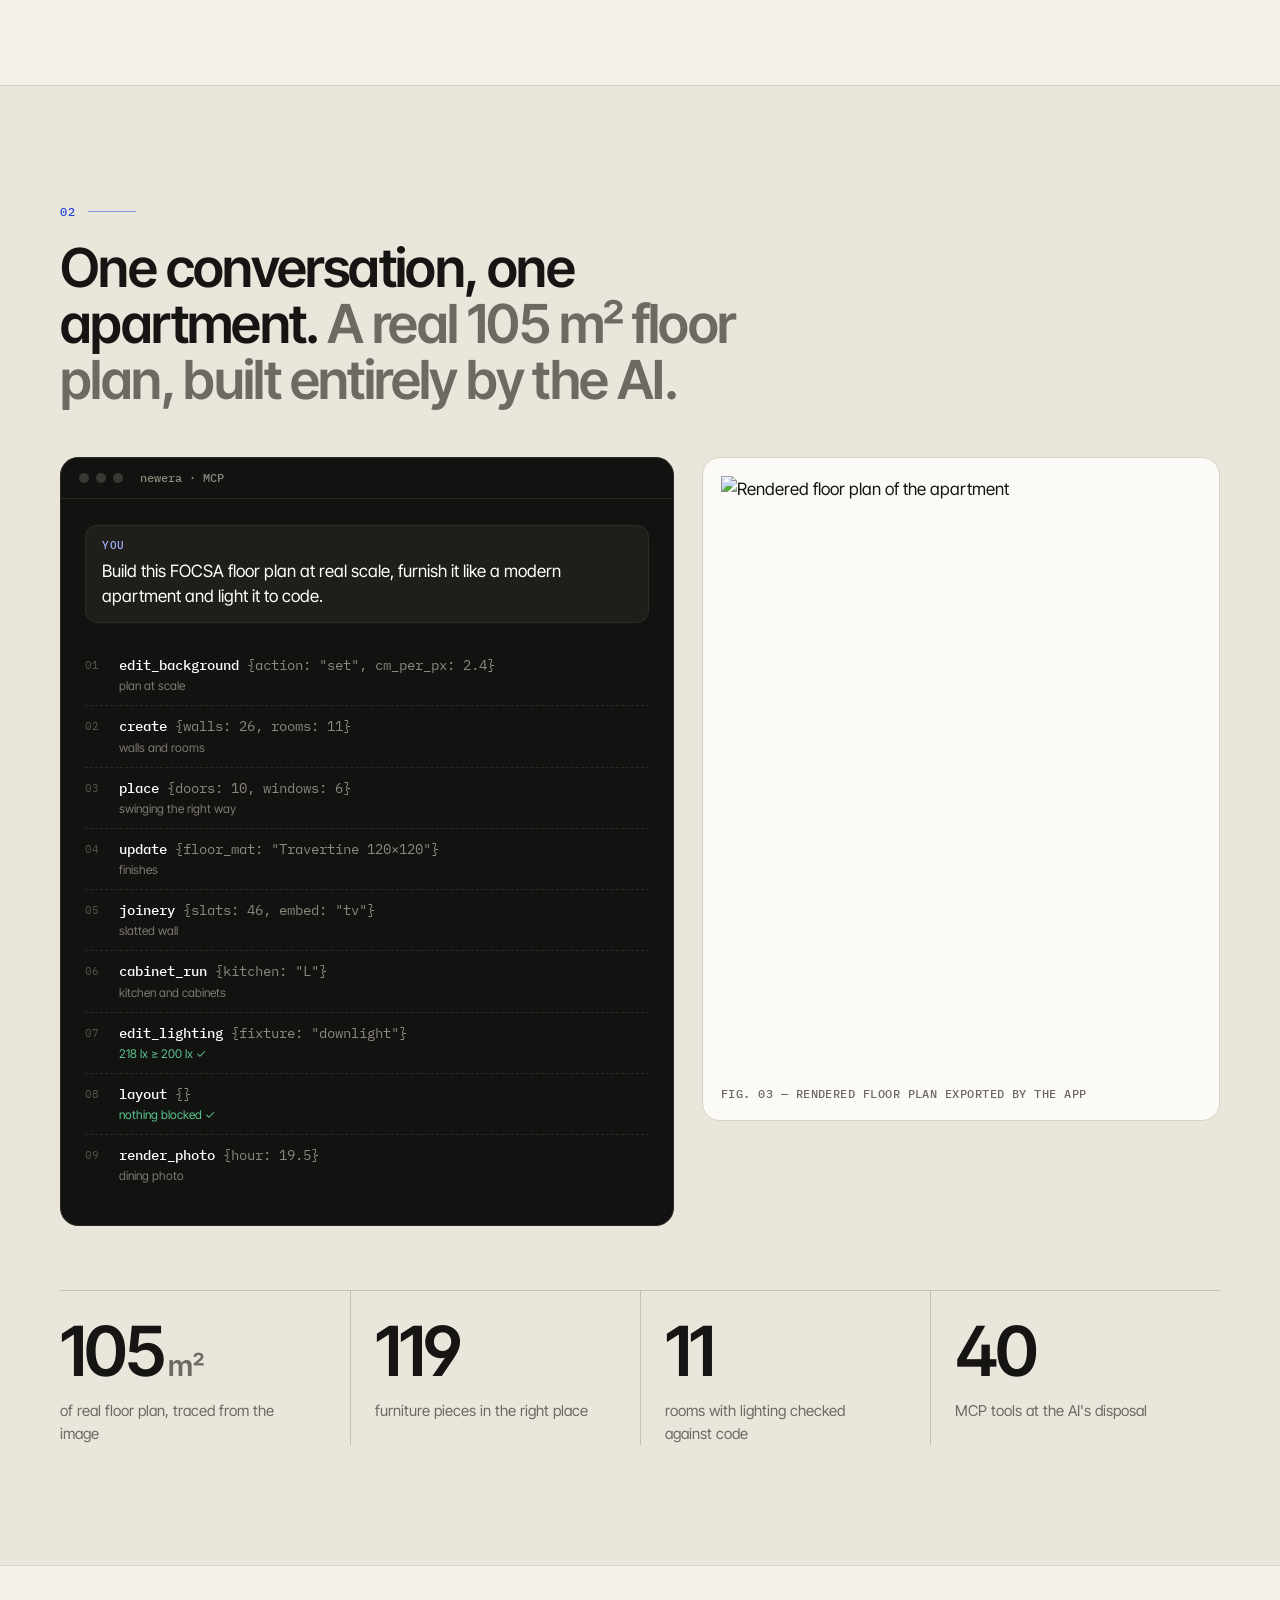
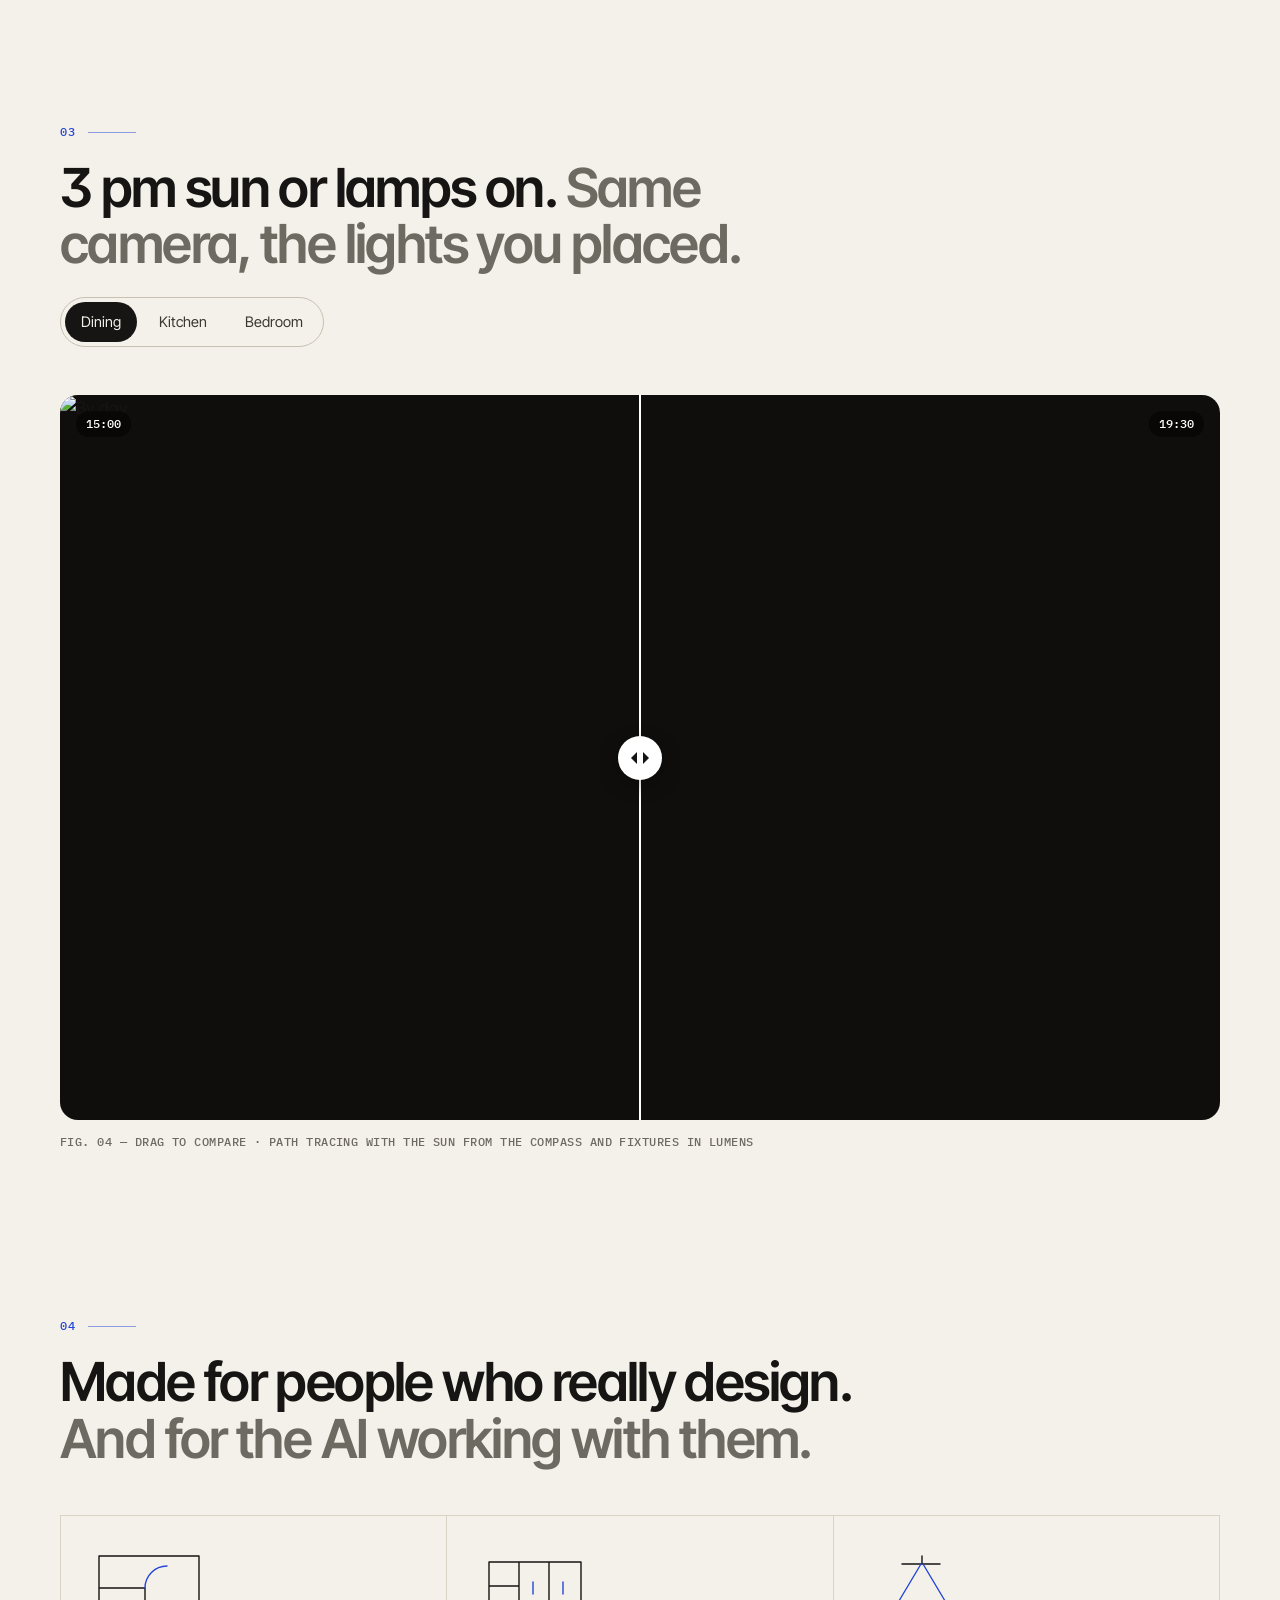
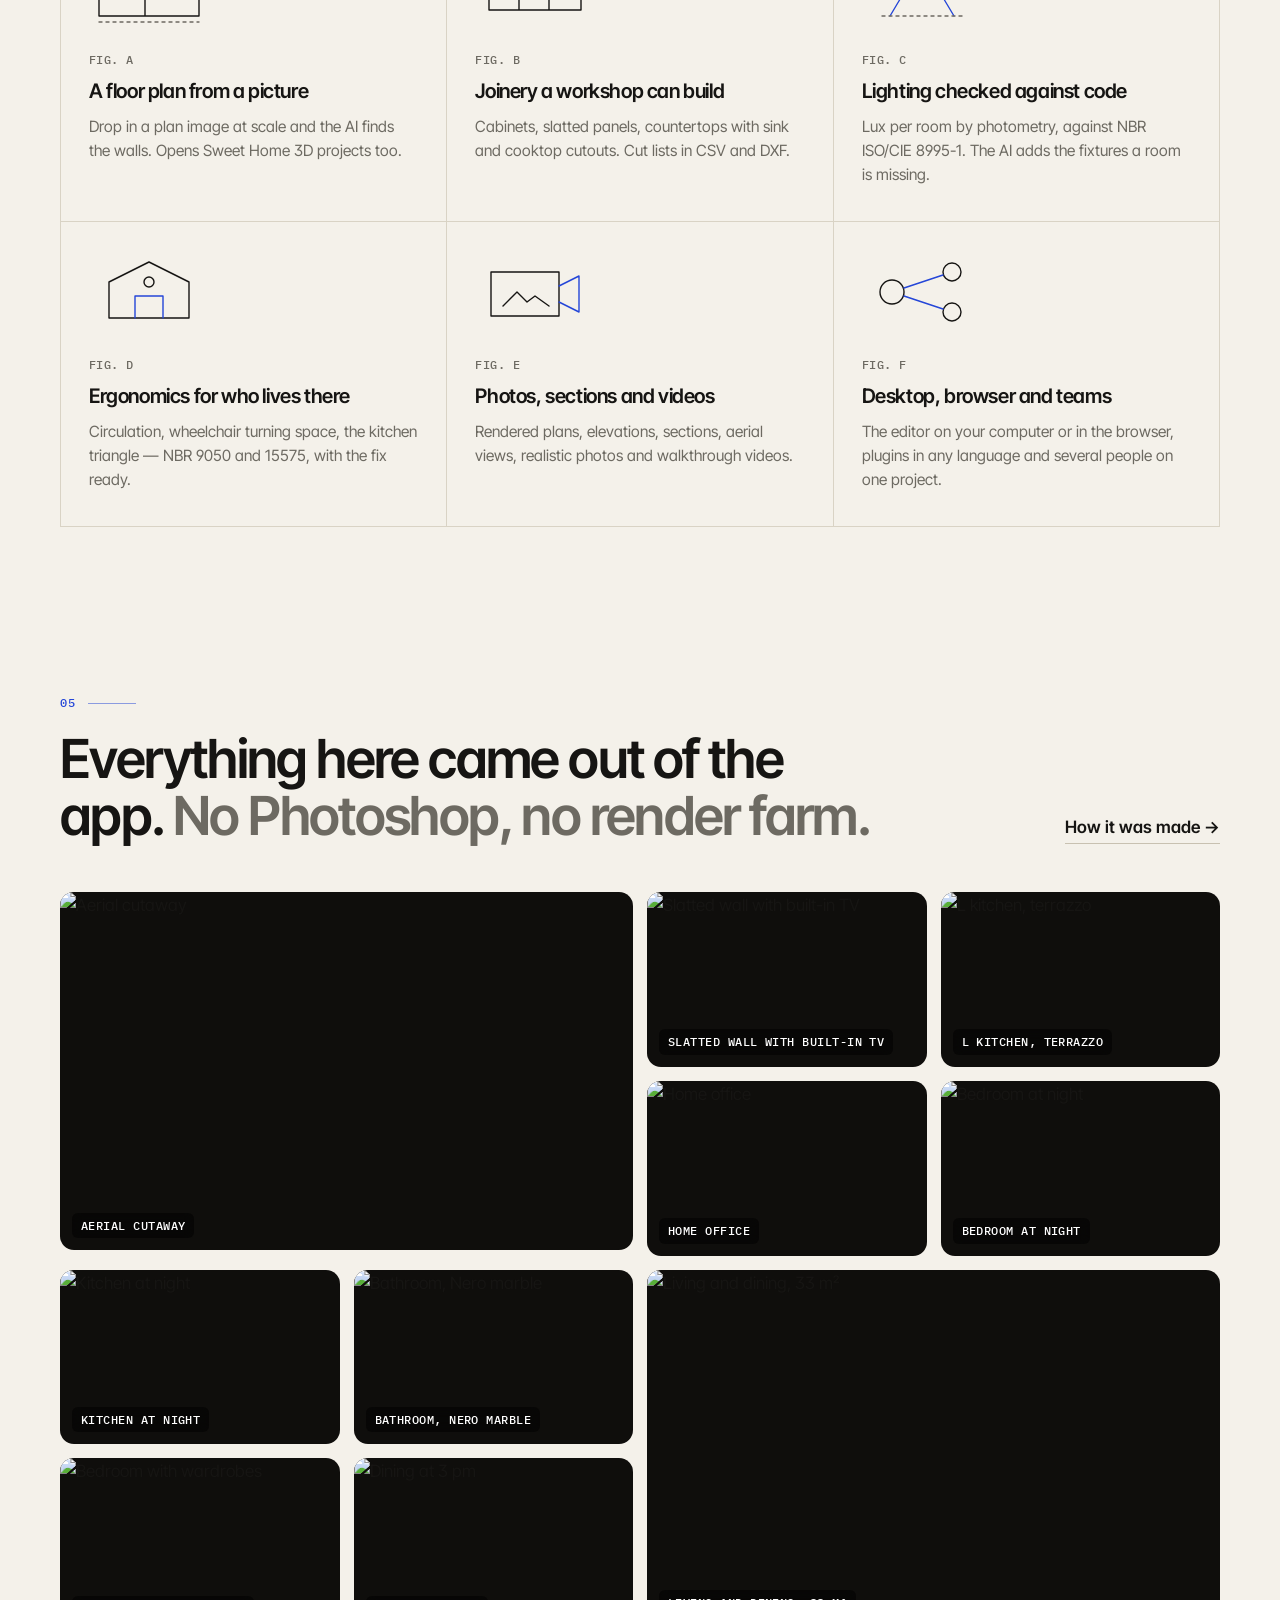
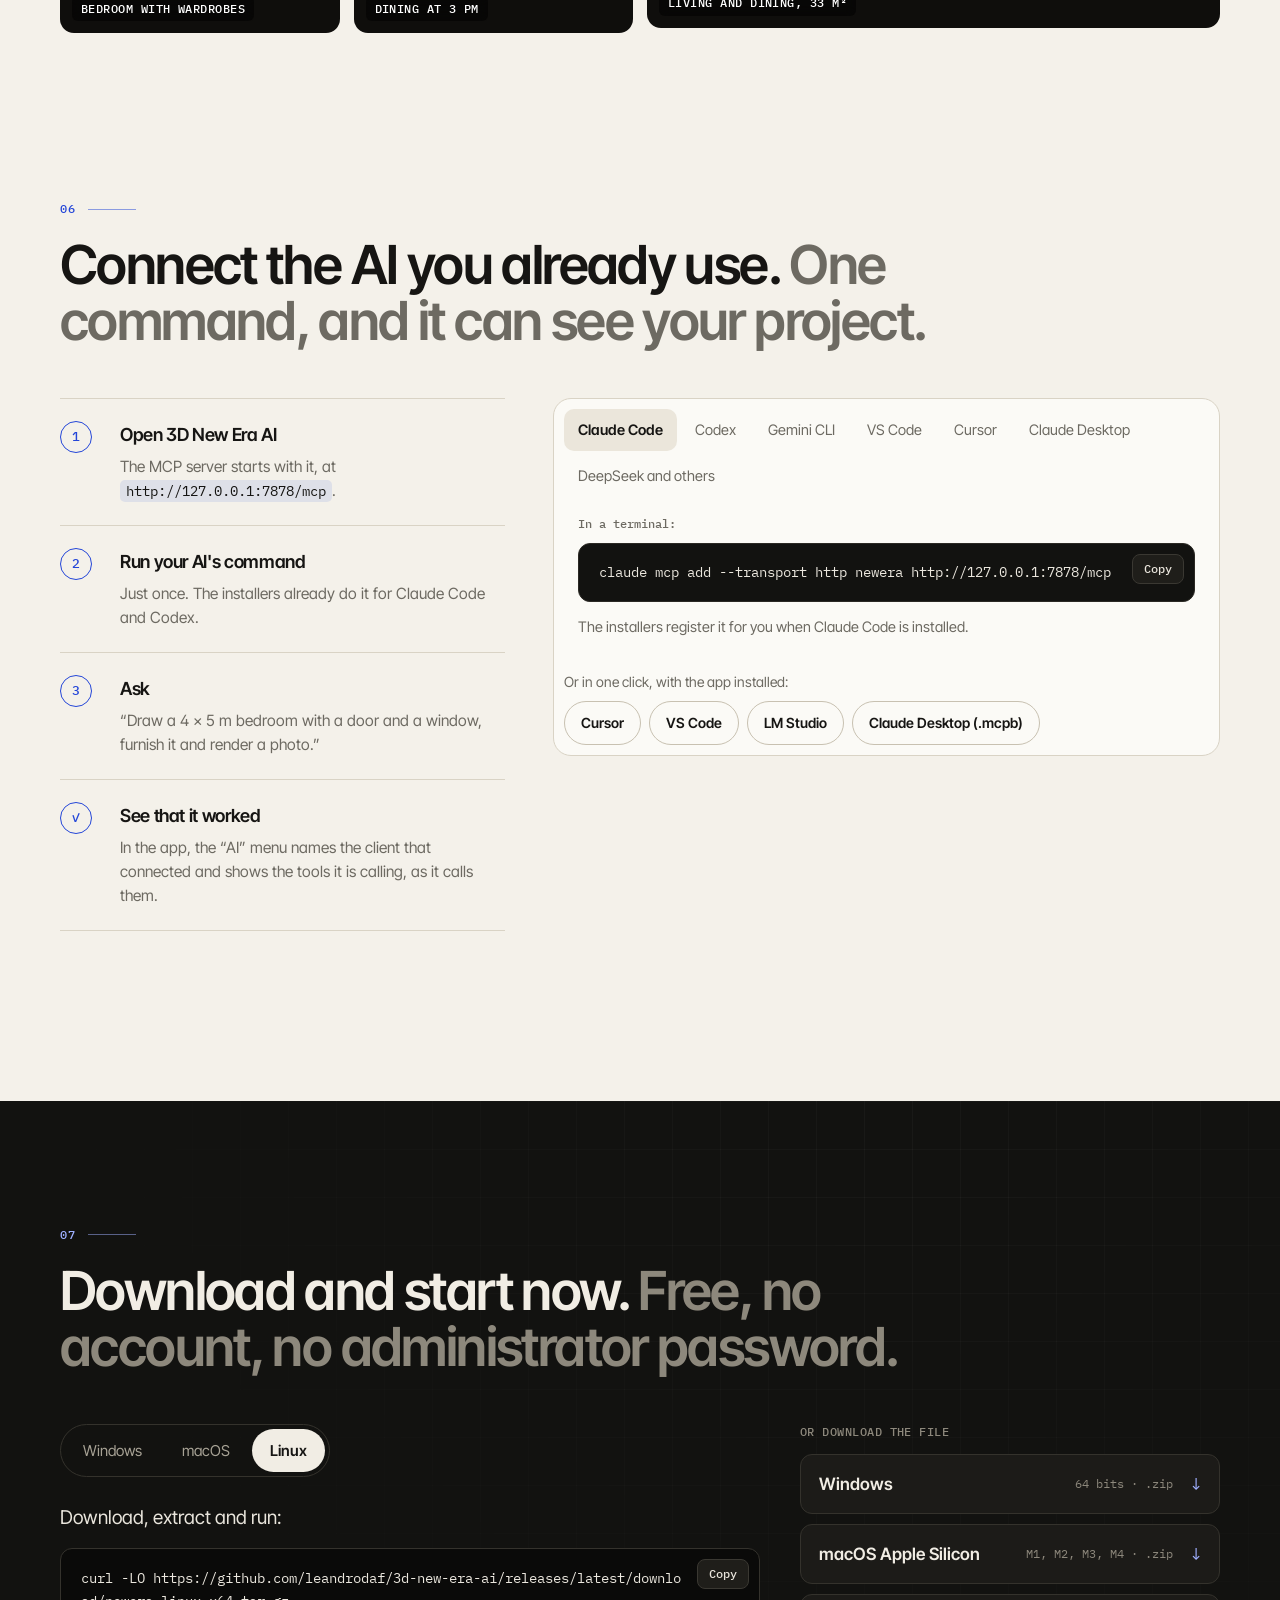
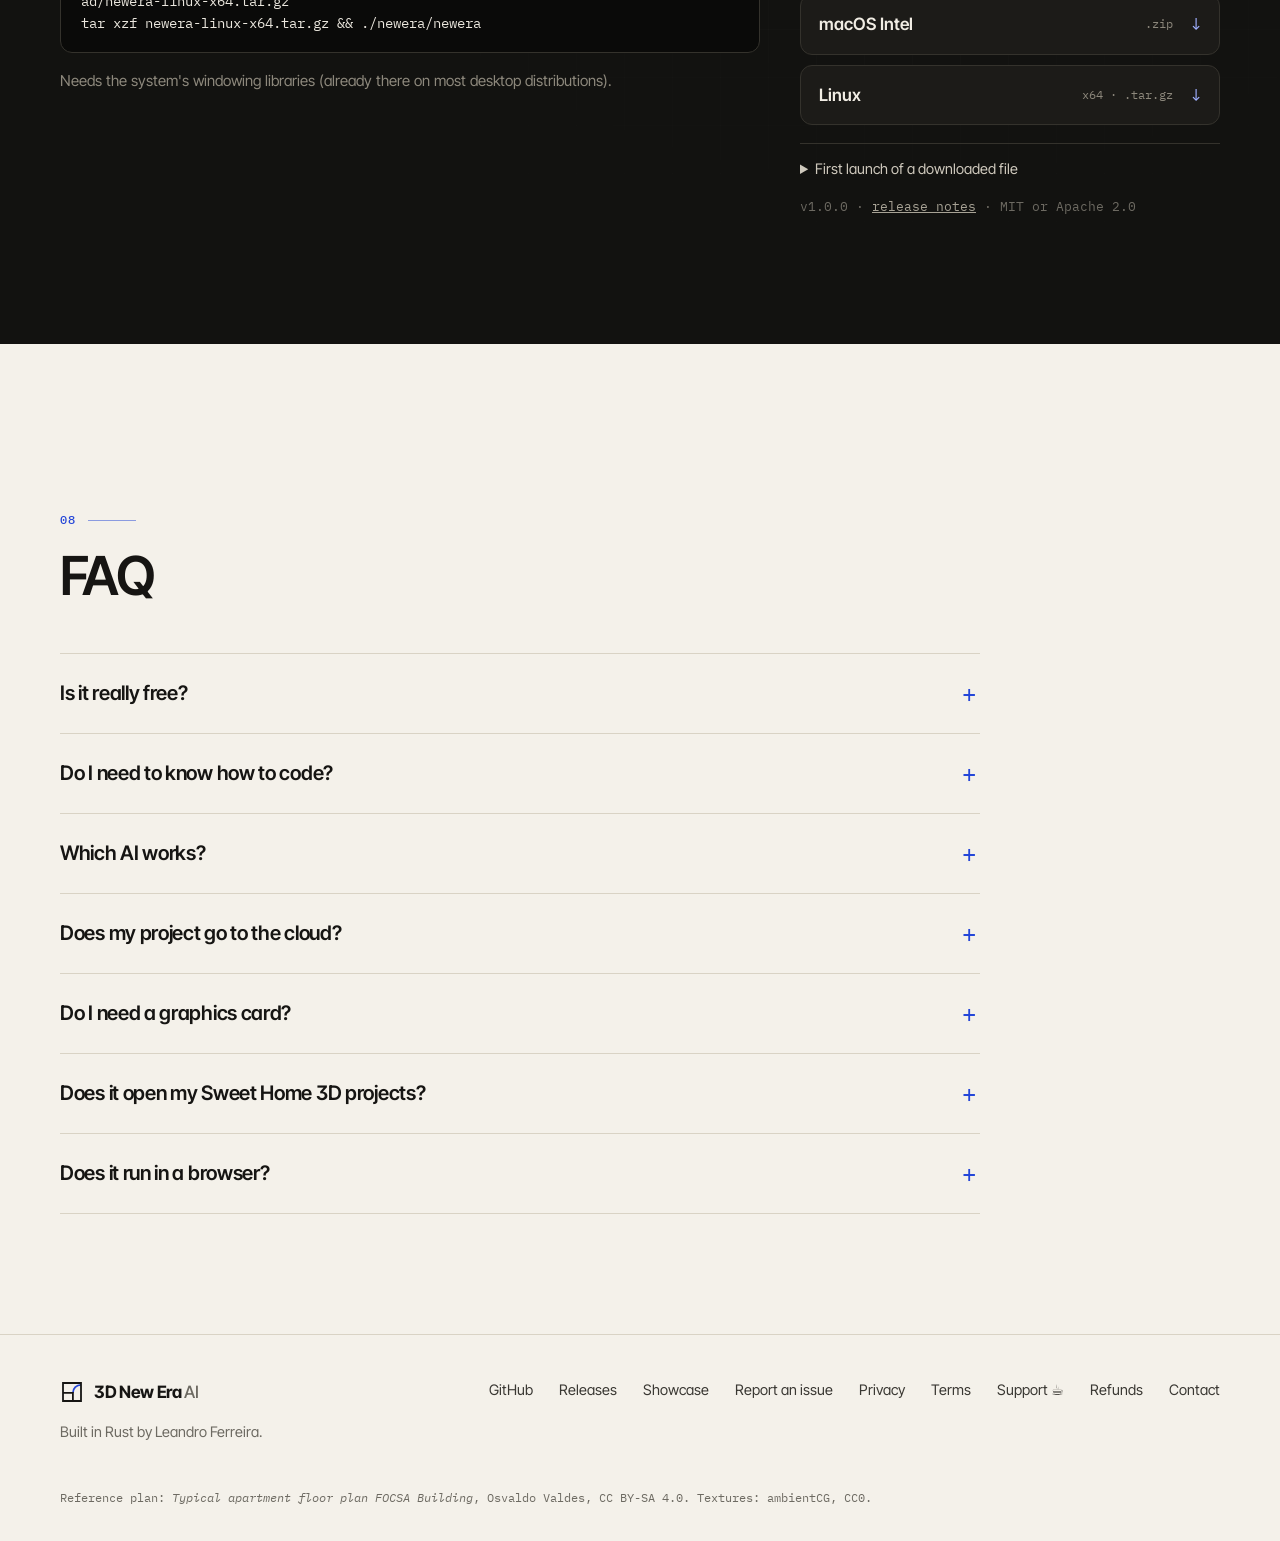
==== commit 597d83f9: "feat(cloud): everything is free with no limits, support is a donation Nothing is sold any more. The " ====
--- a/site/index.html
+++ b/site/index.html
@@ -160,7 +160,7 @@
       <svg class="brand__mark" viewBox="0 0 32 32" aria-hidden="true"><path d="M17.2 17.2a10.8 10.8 0 0 1 10.8-10.8" fill="none" stroke="var(--accent)" stroke-width="2.4"/><path d="M4 4h24v24H4z M4 17.2h13.2V28" fill="none" stroke="currentColor" stroke-width="2.4"/></svg>
       <span>3D New Era <em>AI</em></span>
     </a>
-    <a class="bmc" href="https://buymeacoffee.com/leandrodaf/membership" target="_blank"
+    <a class="bmc" href="https://buymeacoffee.com/leandrodaf" target="_blank"
        rel="noopener" data-i18n-label="aria.bmc" aria-label="Me paga um café">
       <svg class="bmc__cup" viewBox="0 0 26 32" aria-hidden="true" focusable="false">
         <rect x="2.6" y="1.6" width="20.8" height="5.6" rx="2.6"/>
--- a/site/styles.css
+++ b/site/styles.css
@@ -489,8 +489,8 @@
 /* THE SUPPORT BUTTON
    Buy Me a Coffee's own button, drawn here rather than loaded from their CDN:
    no third-party request, no layout shift, and it follows the site's language.
-   The charge is always in US dollars, so the button carries no price — the
-   membership page states it.
+   It is a donation that unlocks nothing, so the button carries no price — the
+   donor picks the amount on that page.
 
    It is never hidden: no breakpoint below turns it off, only shrinks it. */
 .bmc {
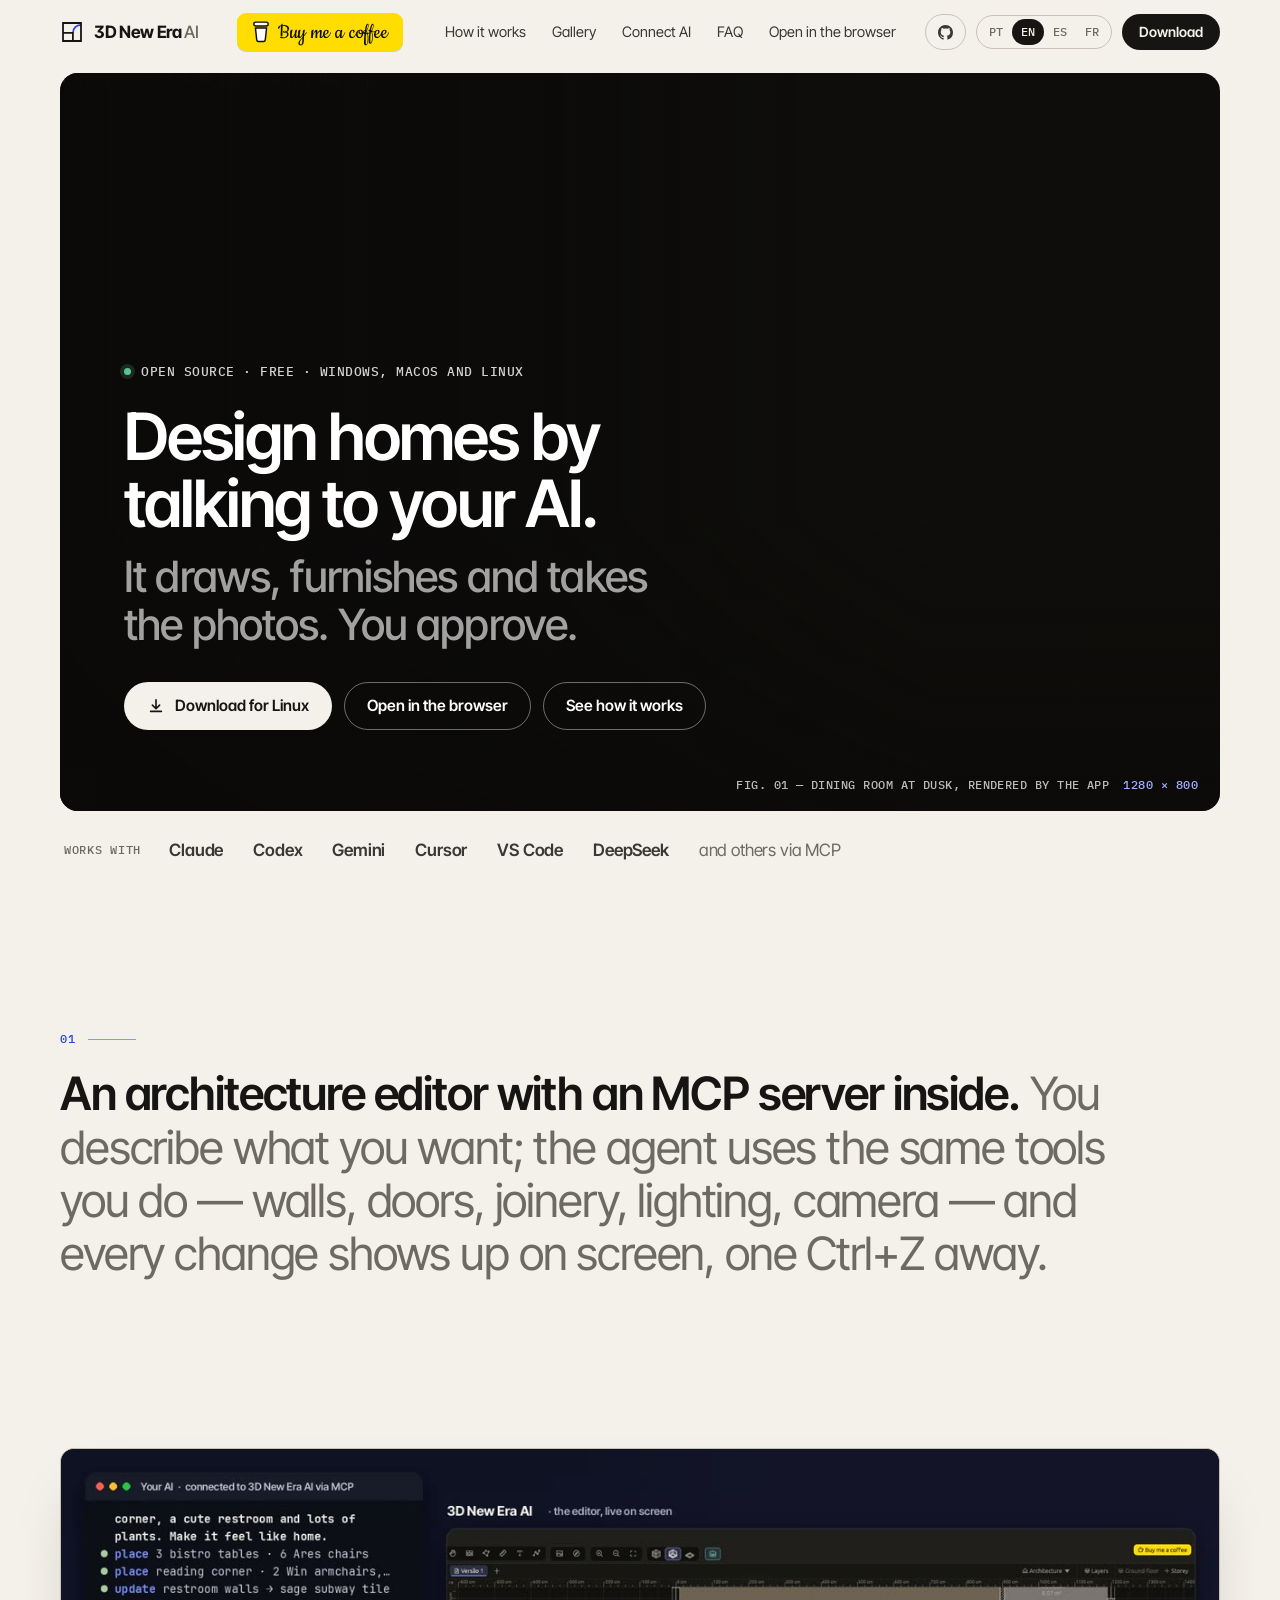
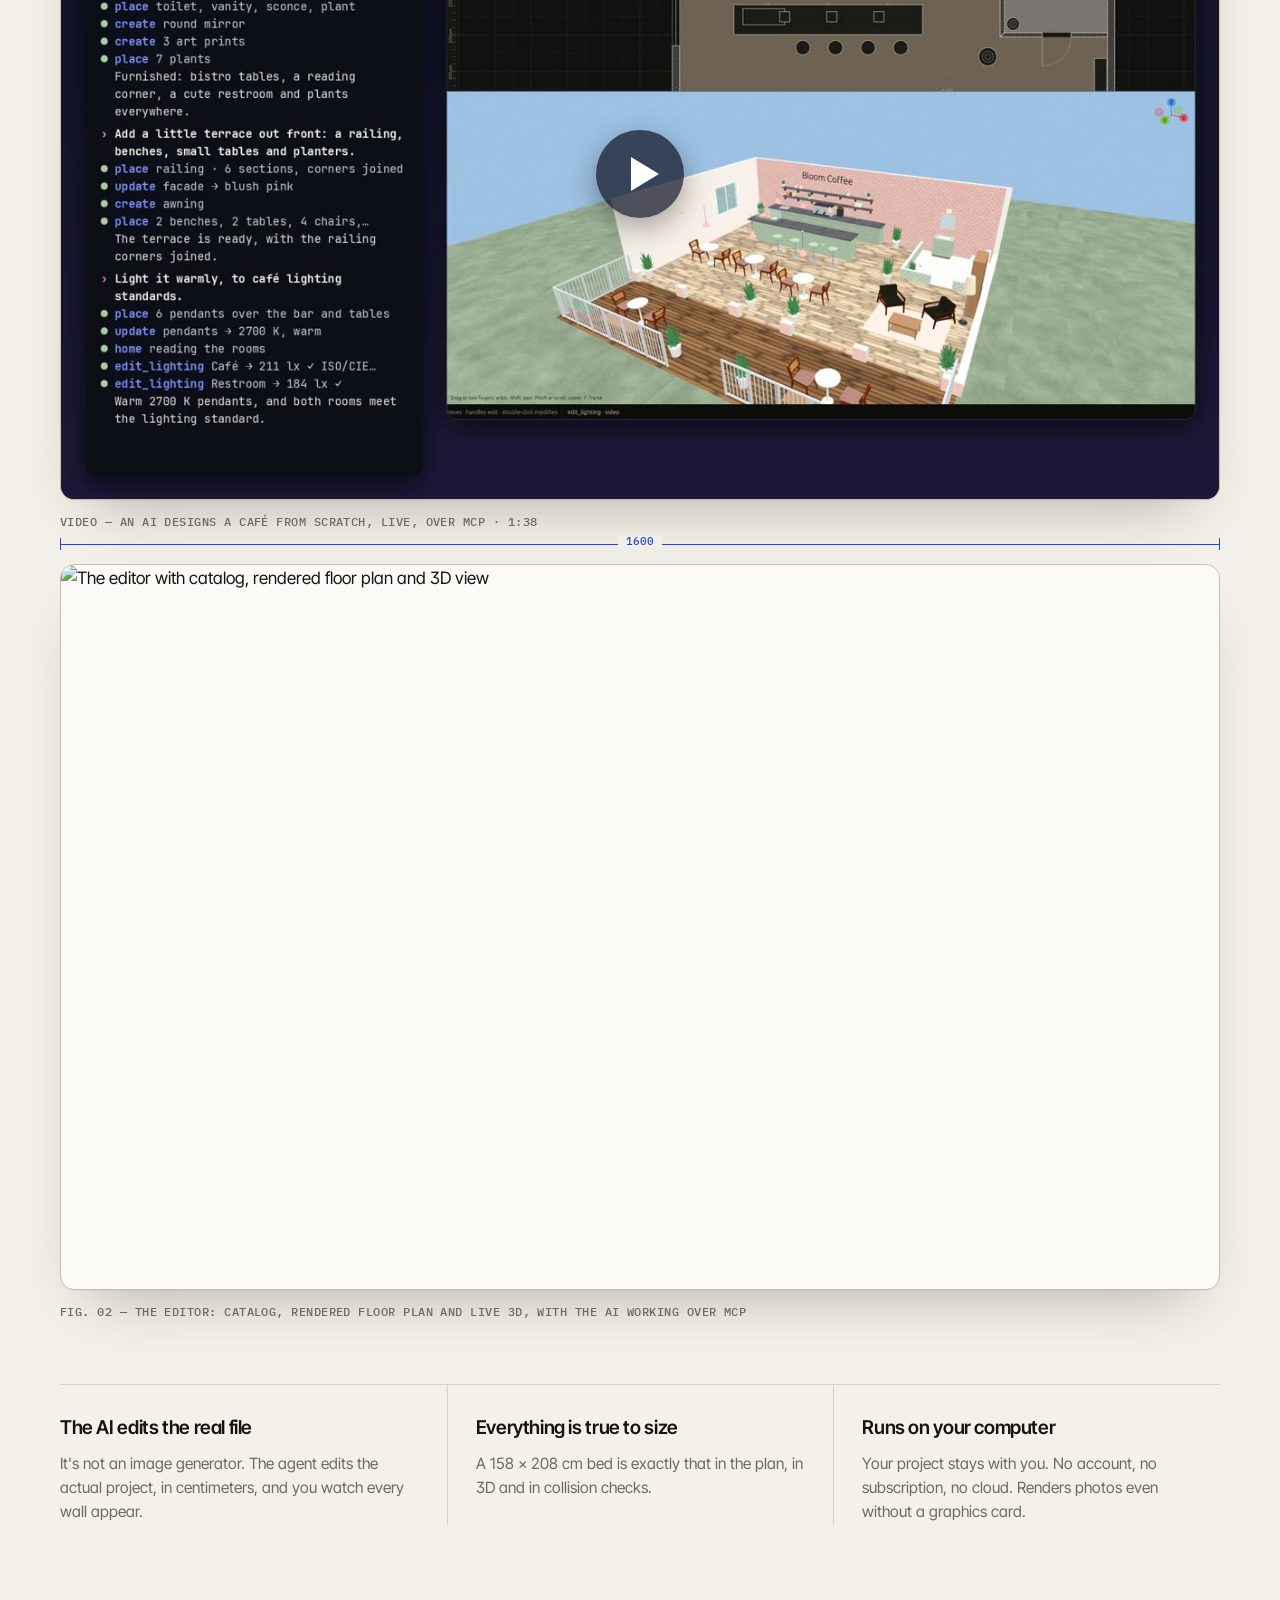
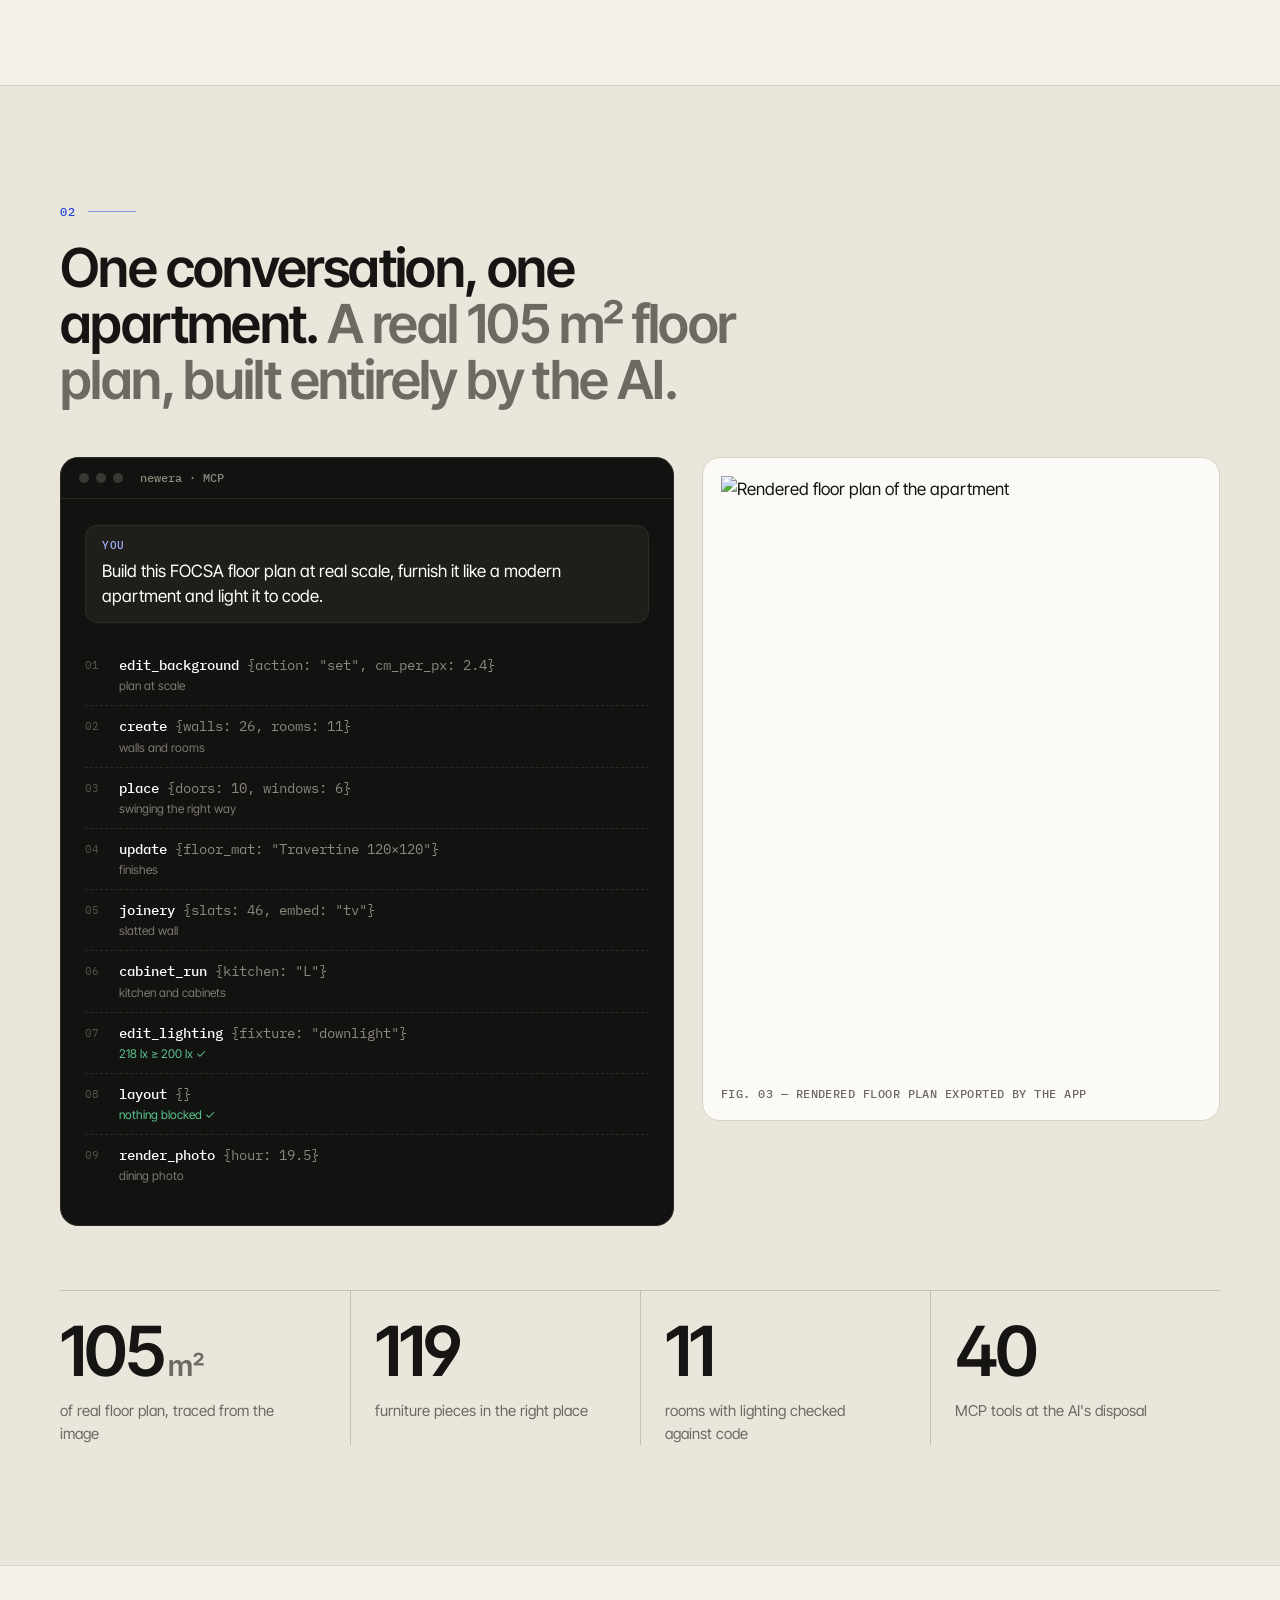
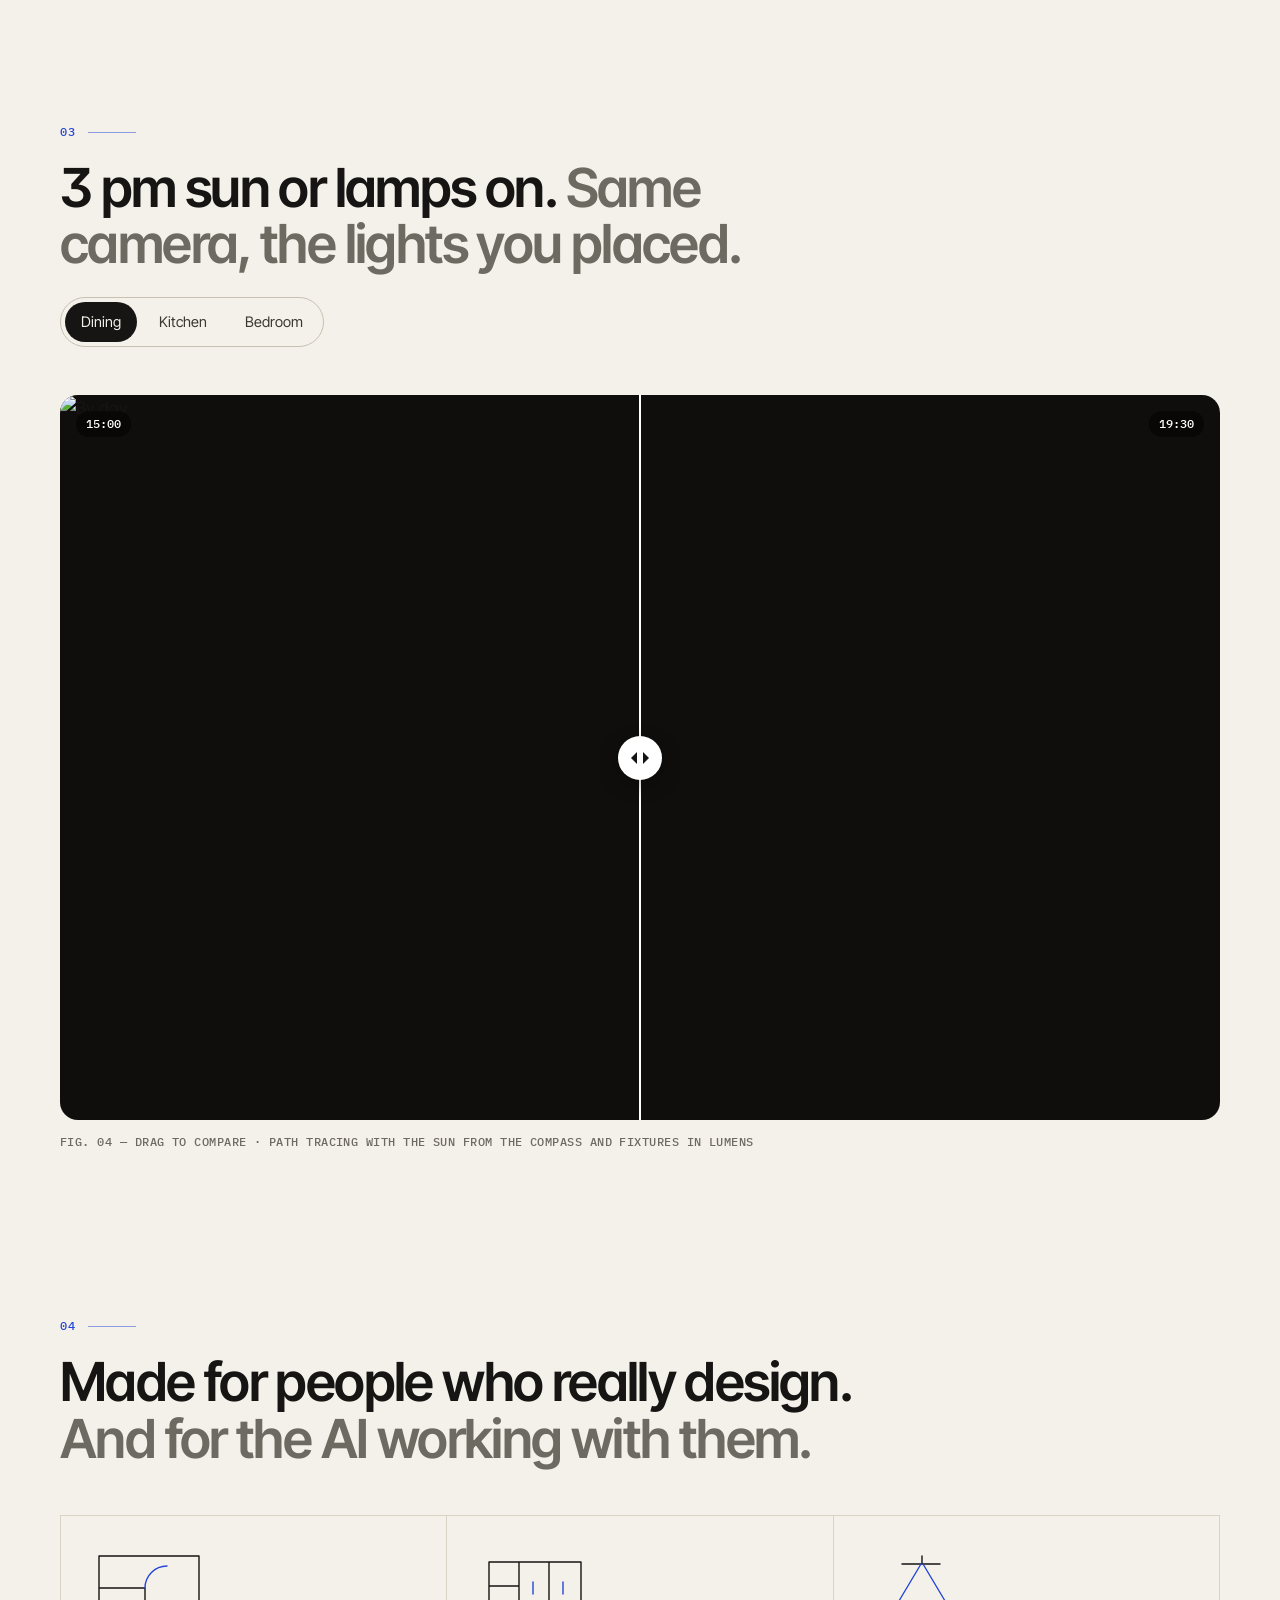
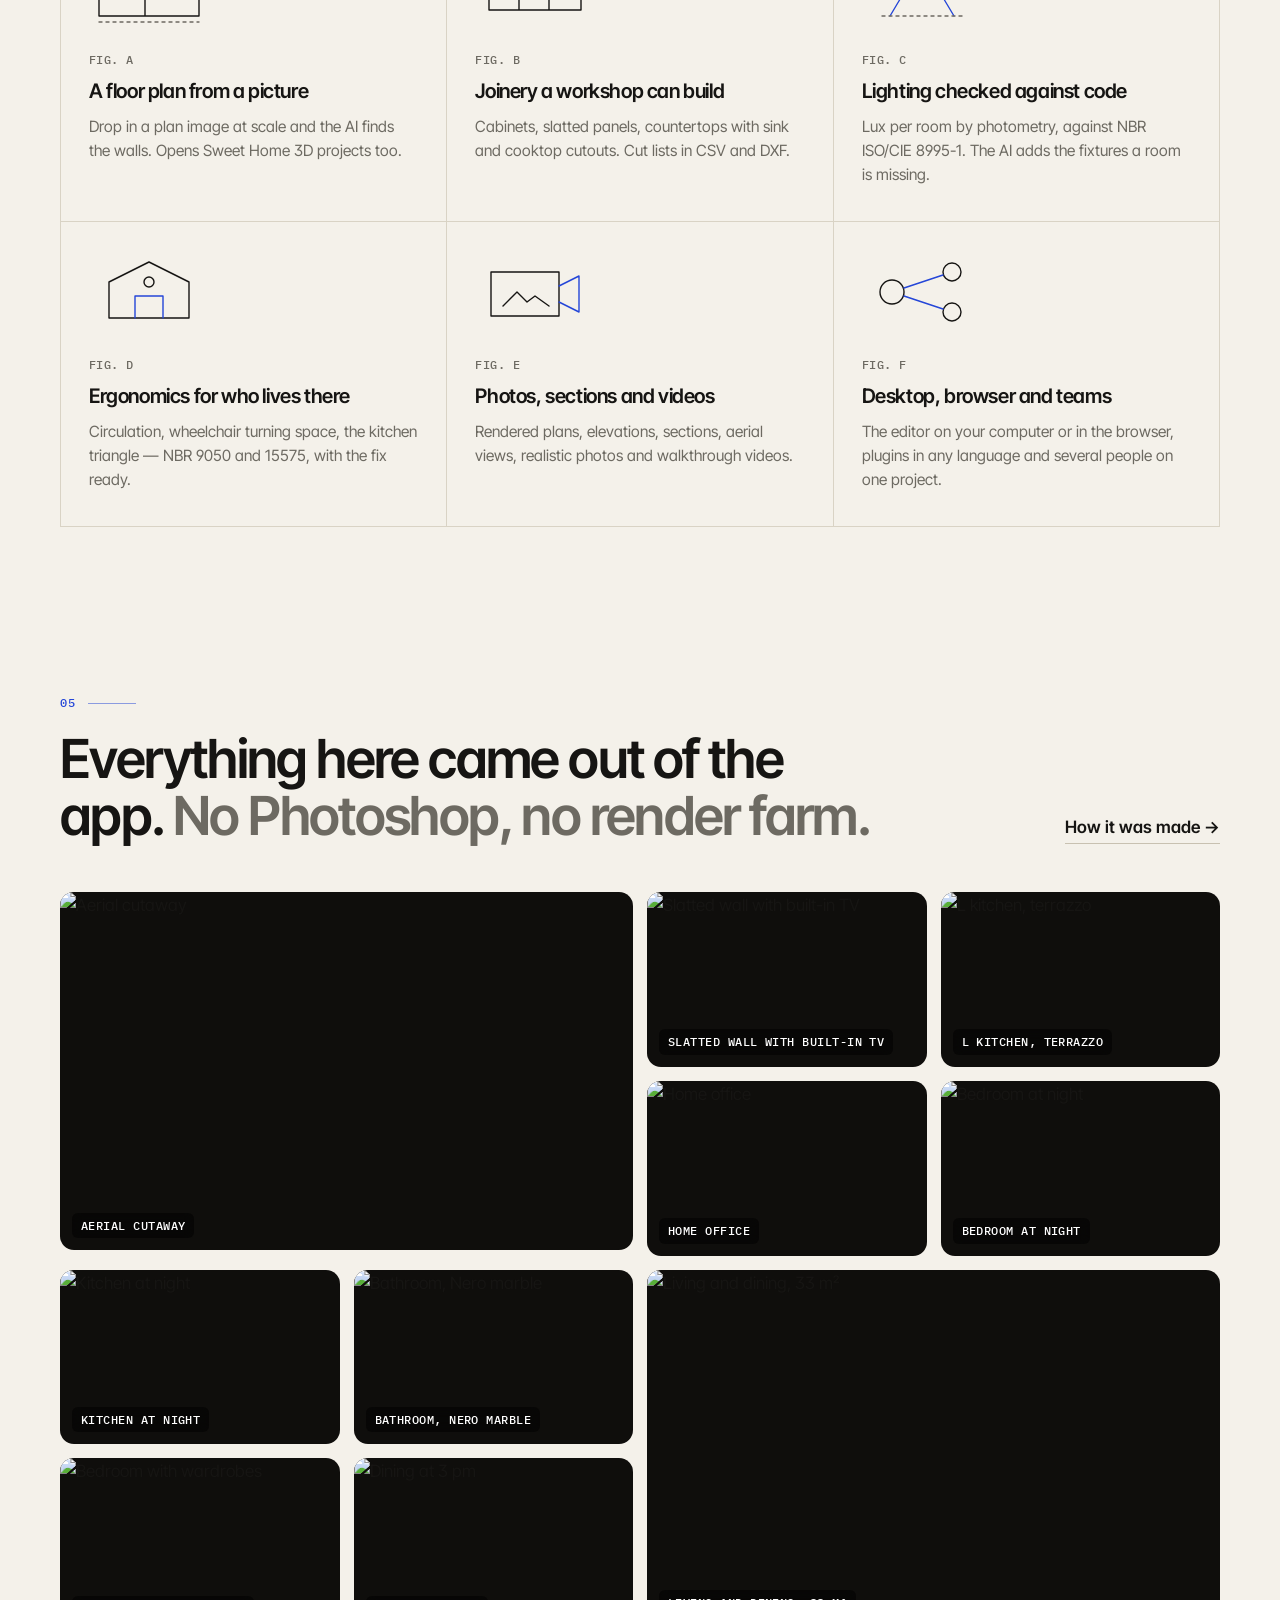
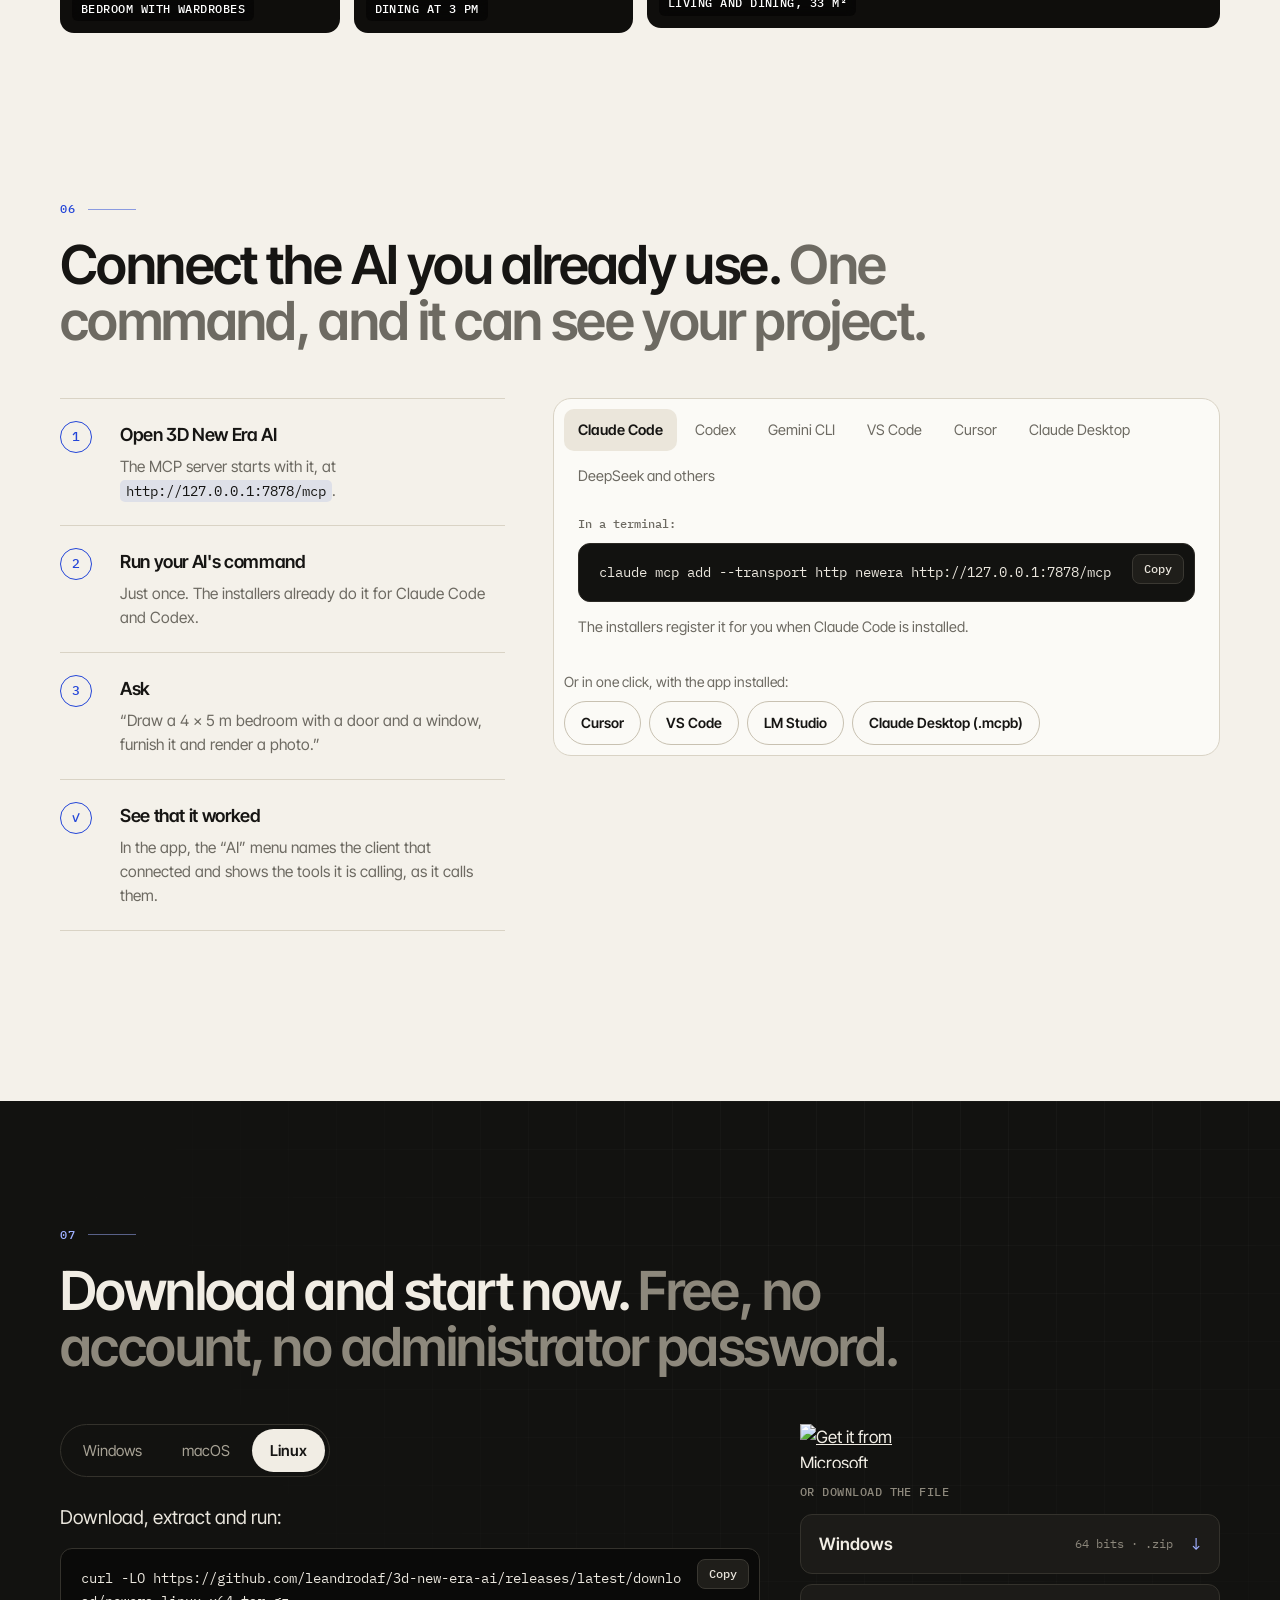
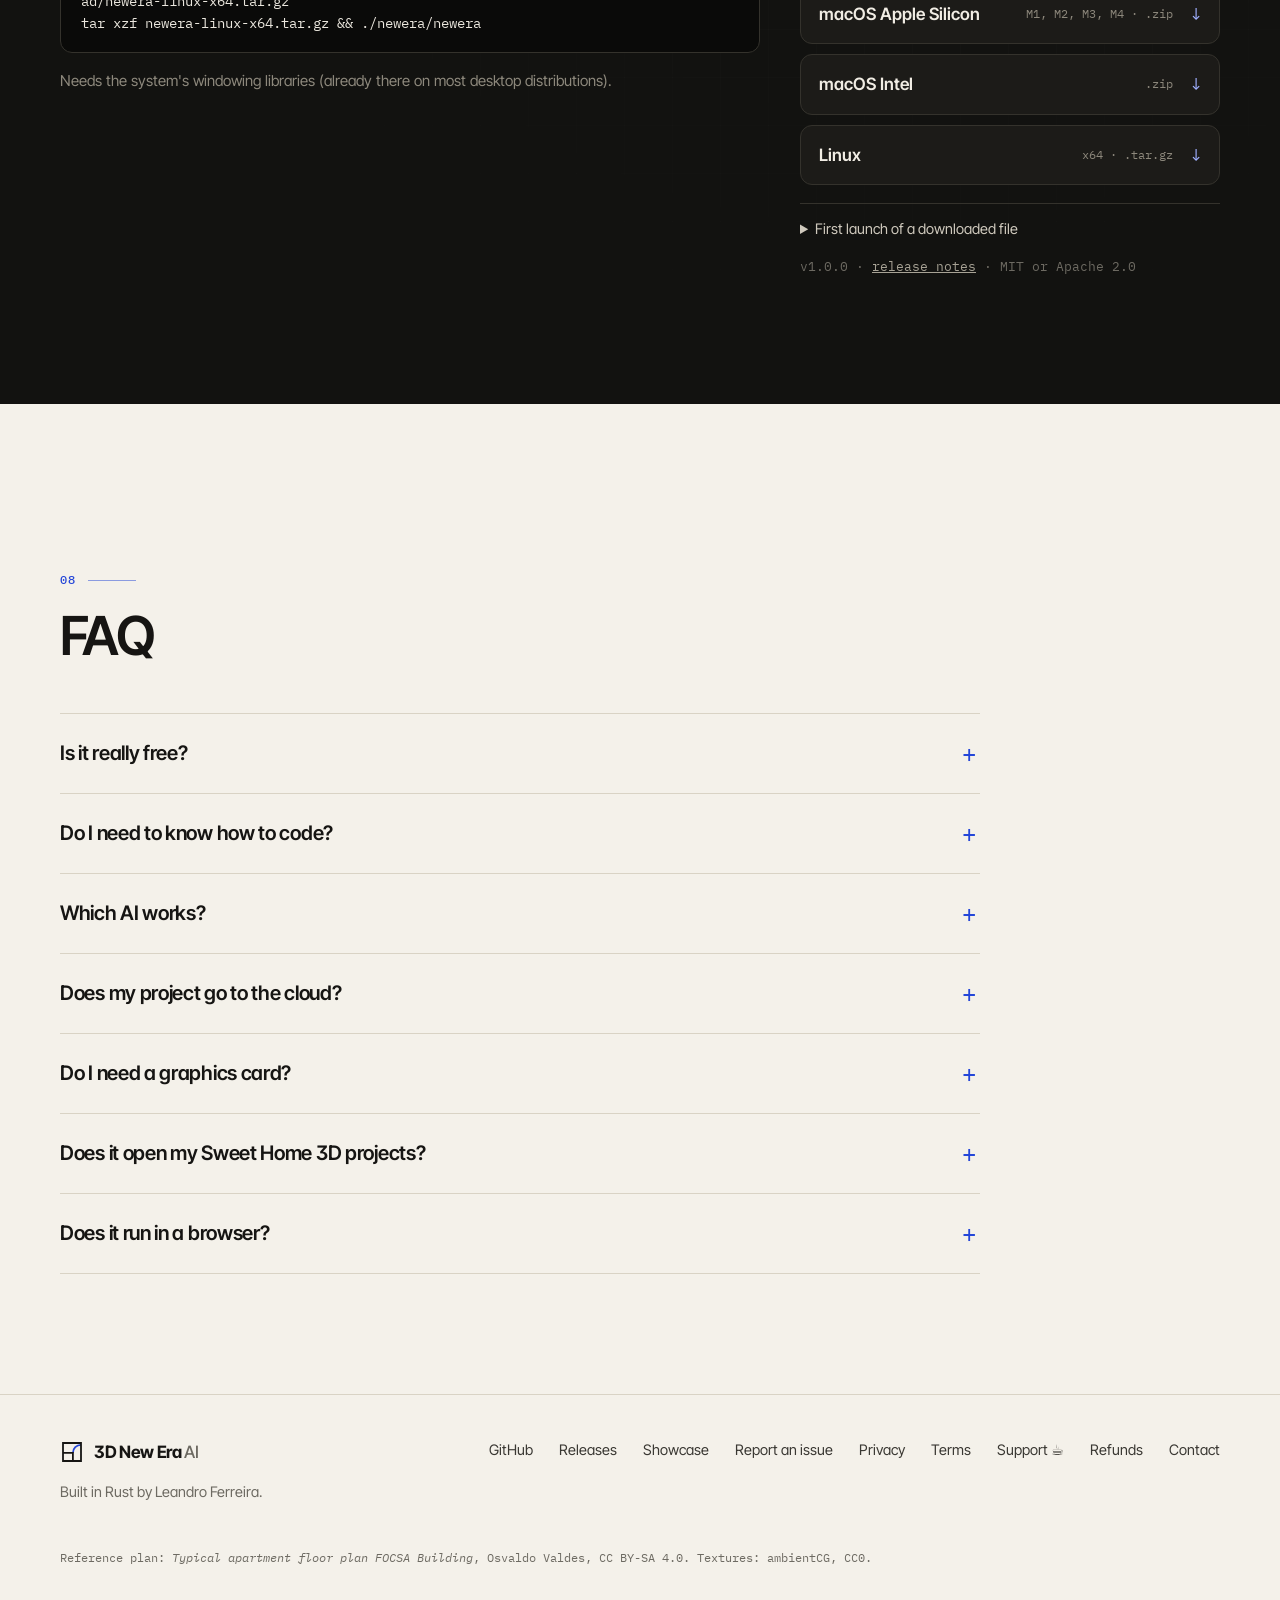
==== commit a2b8319a: "feat(site): the Microsoft Store badge on the site and in the READMEs The app is in the Microsoft Sto" ====
--- a/site/index.html
+++ b/site/index.html
@@ -486,6 +486,7 @@
           <p class="dl__after" data-os-after></p>
         </div>
         <div class="dl__files">
+          <a class="store" href="https://apps.microsoft.com/detail/9MT55M4M7B76" rel="noopener"><img src="/microsoft-store.svg" width="161" height="44" alt="Baixe na Microsoft Store" data-i18n-alt="dl.store"></a>
           <p class="fig fig--light" data-i18n="dl.files">OU BAIXE O ARQUIVO</p>
           <a class="file" href="https://github.com/leandrodaf/3d-new-era-ai/releases/latest/download/newera-windows-x64.zip"><span>Windows</span><small>64 bits · .zip</small></a>
           <a class="file" href="https://github.com/leandrodaf/3d-new-era-ai/releases/latest/download/newera-macos-apple-silicon.zip"><span>macOS Apple Silicon</span><small>M1, M2, M3, M4 · .zip</small></a>
--- a/site/styles.css
+++ b/site/styles.css
@@ -582,3 +582,5 @@
   .nav__links { display: none; }
   .nav__toggle { display: inline-flex; }
 }
+.store { display: inline-flex; align-self: flex-start; margin-bottom: 6px; border-radius: 6px; }
+.store img { display: block; }
